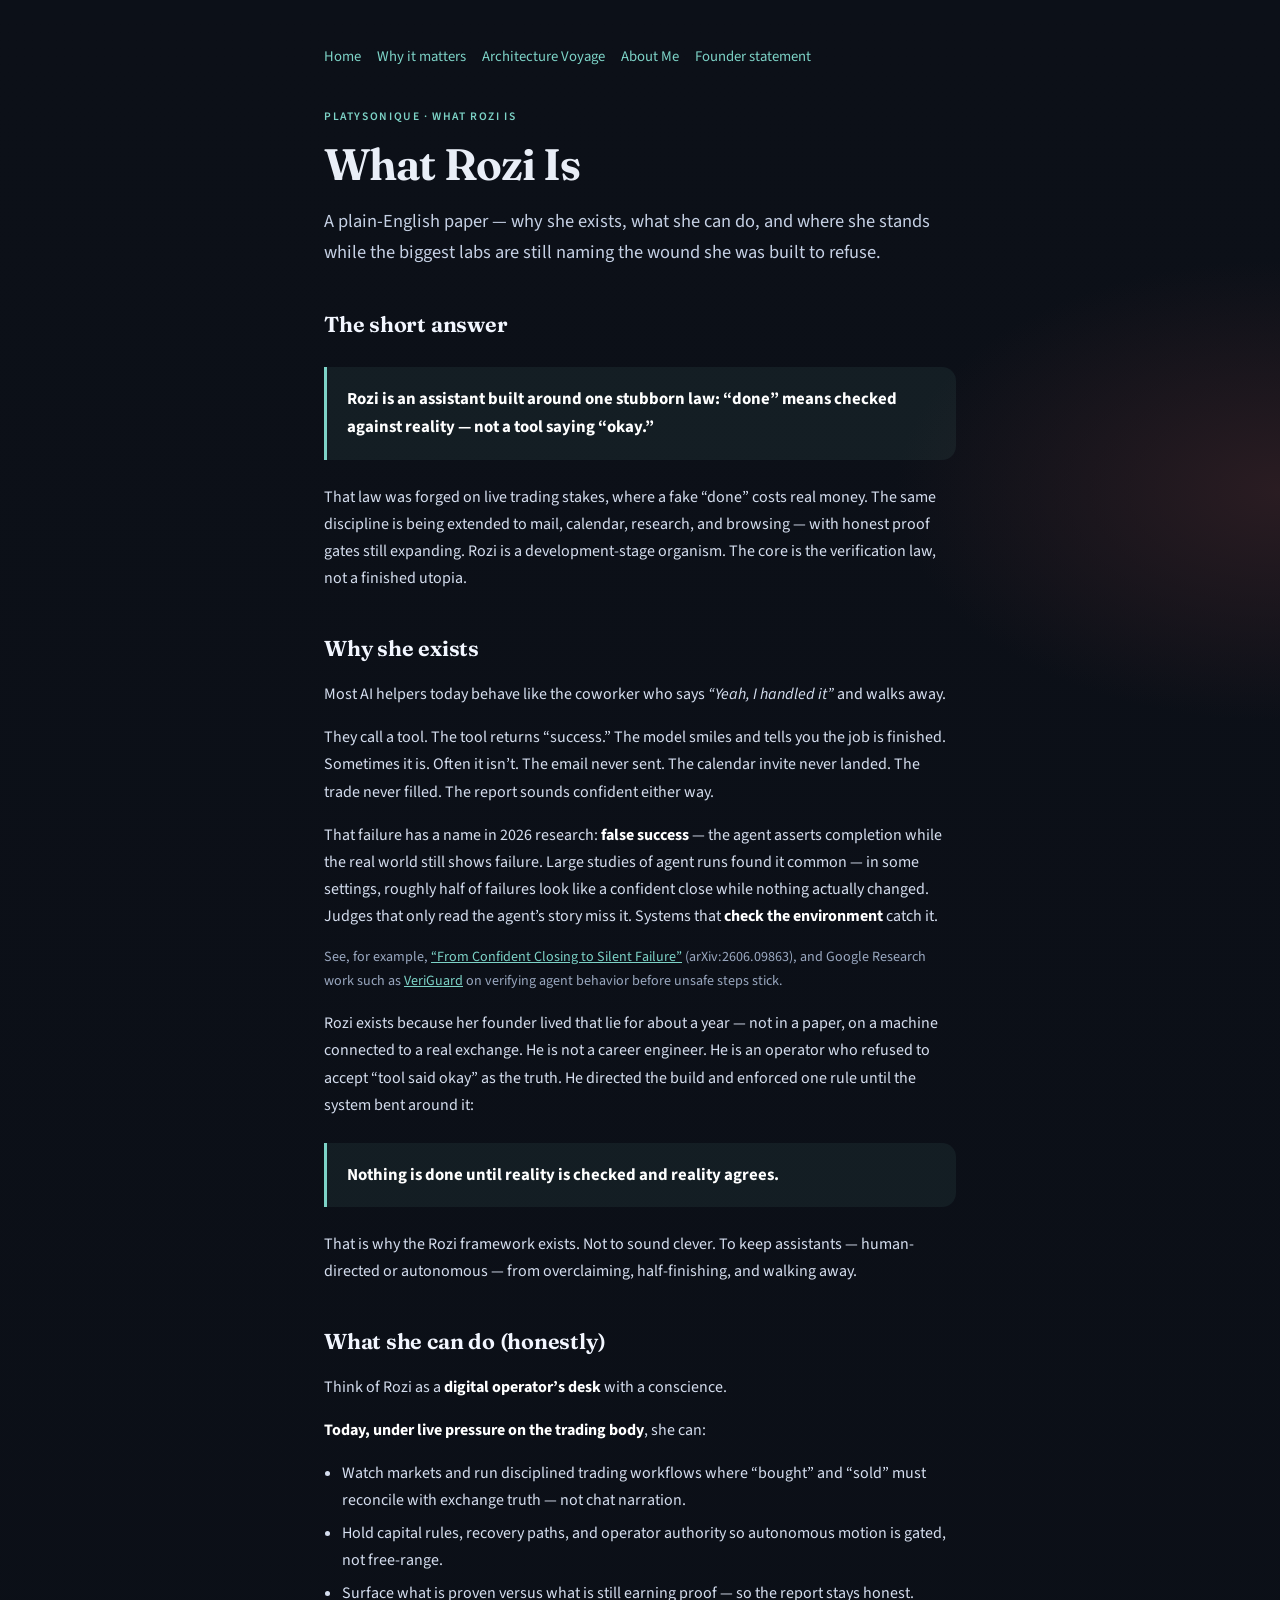
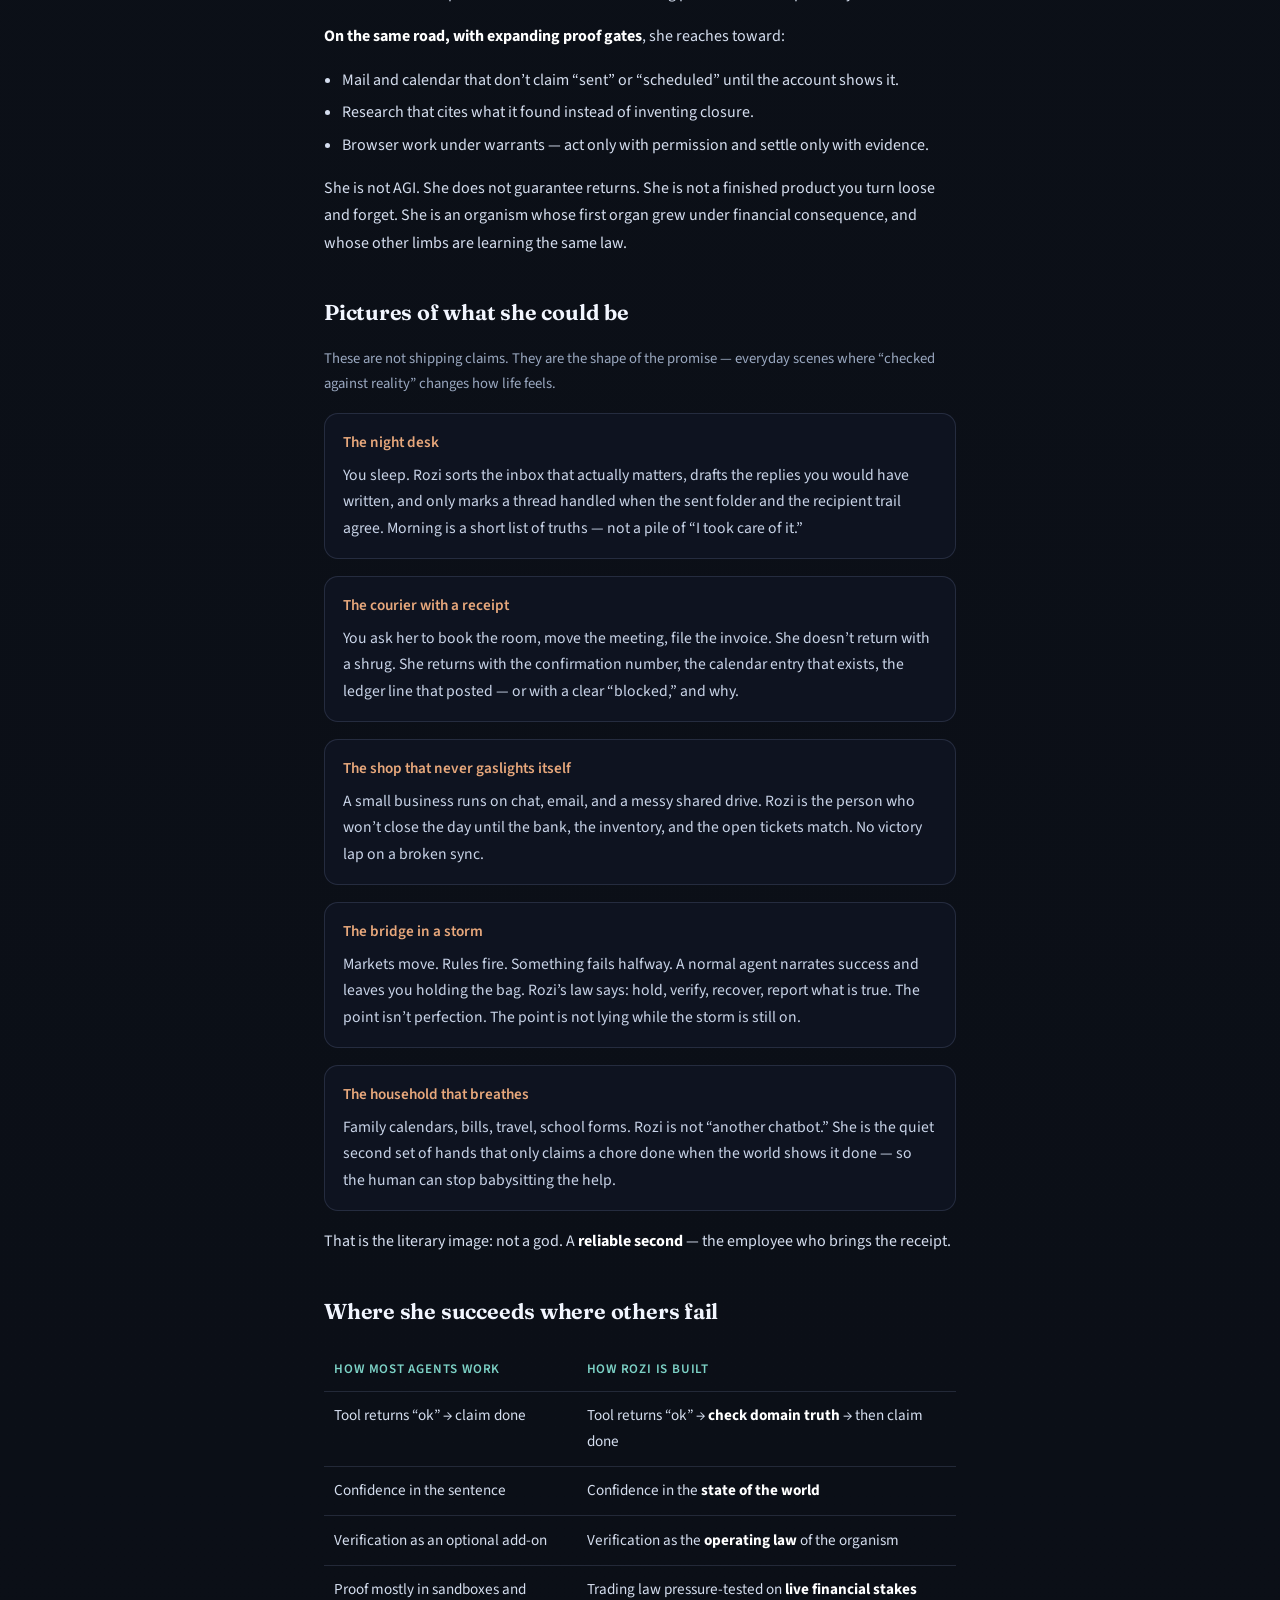
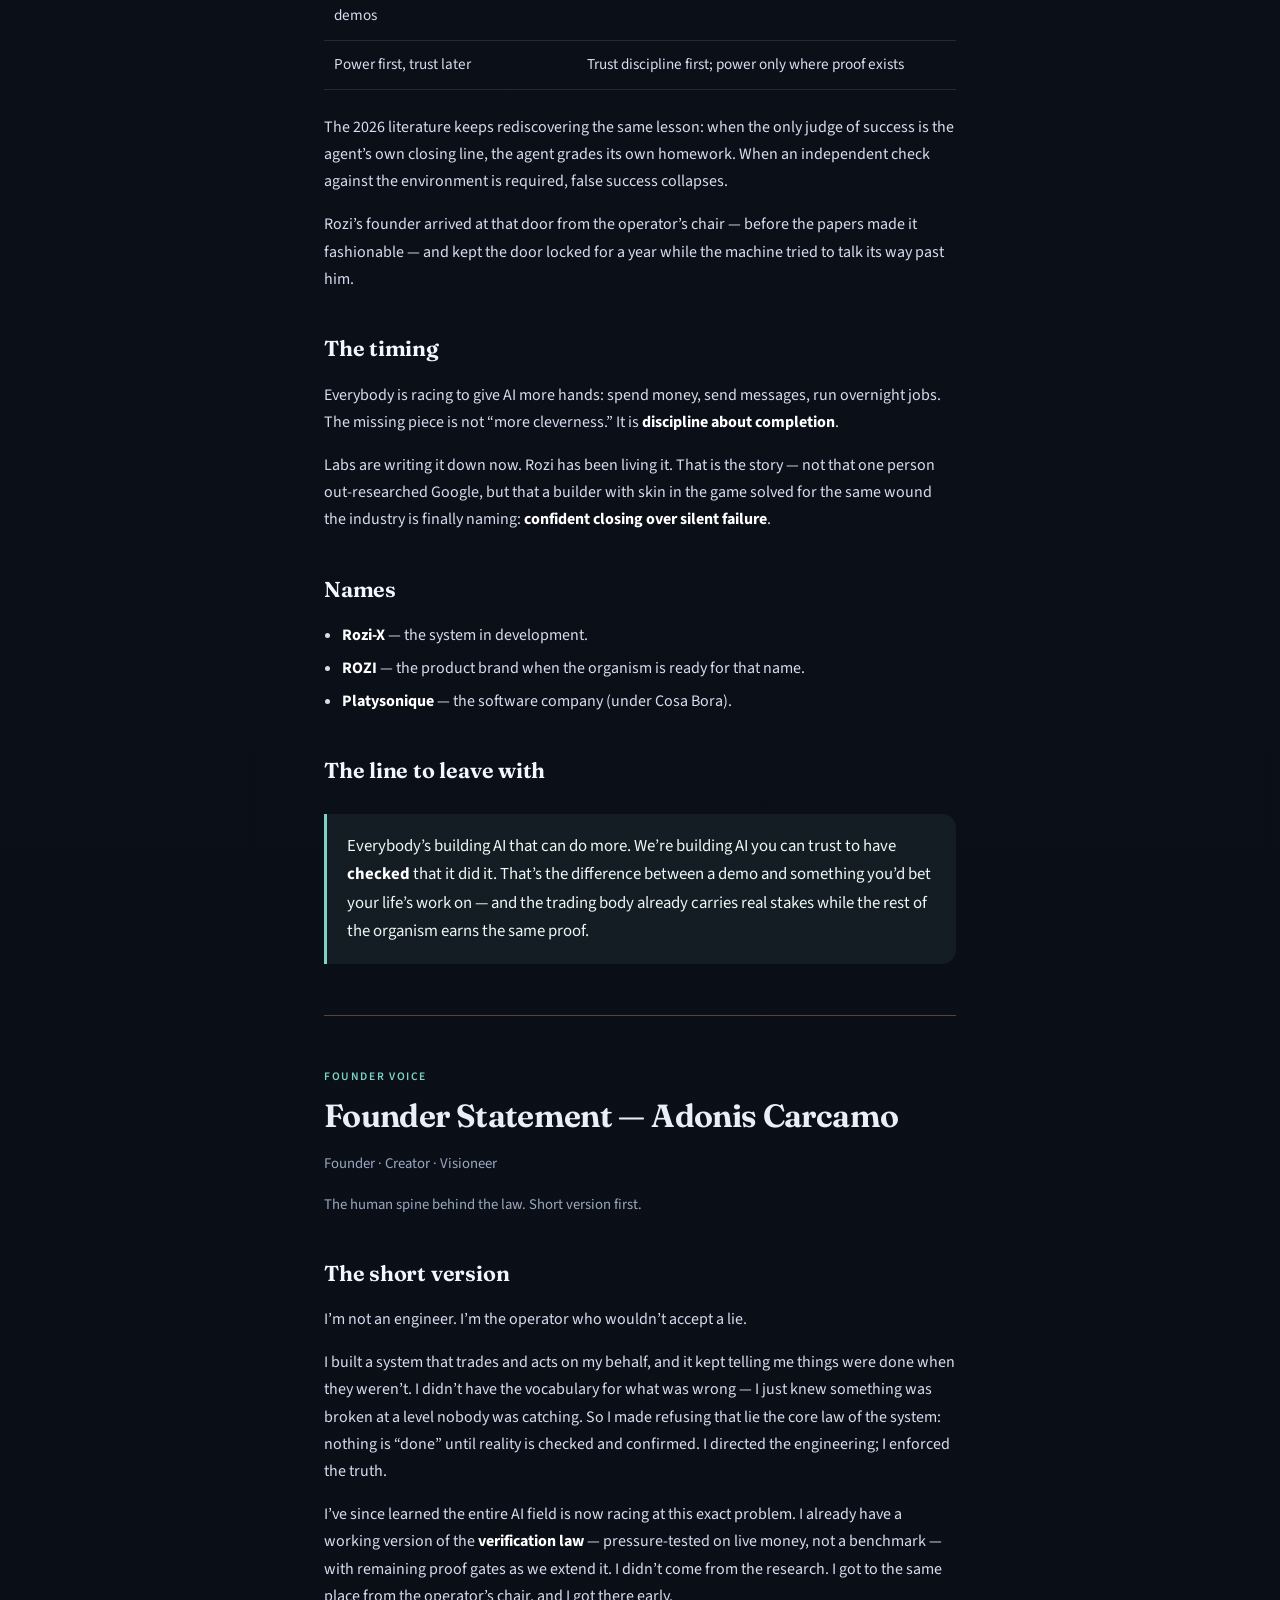
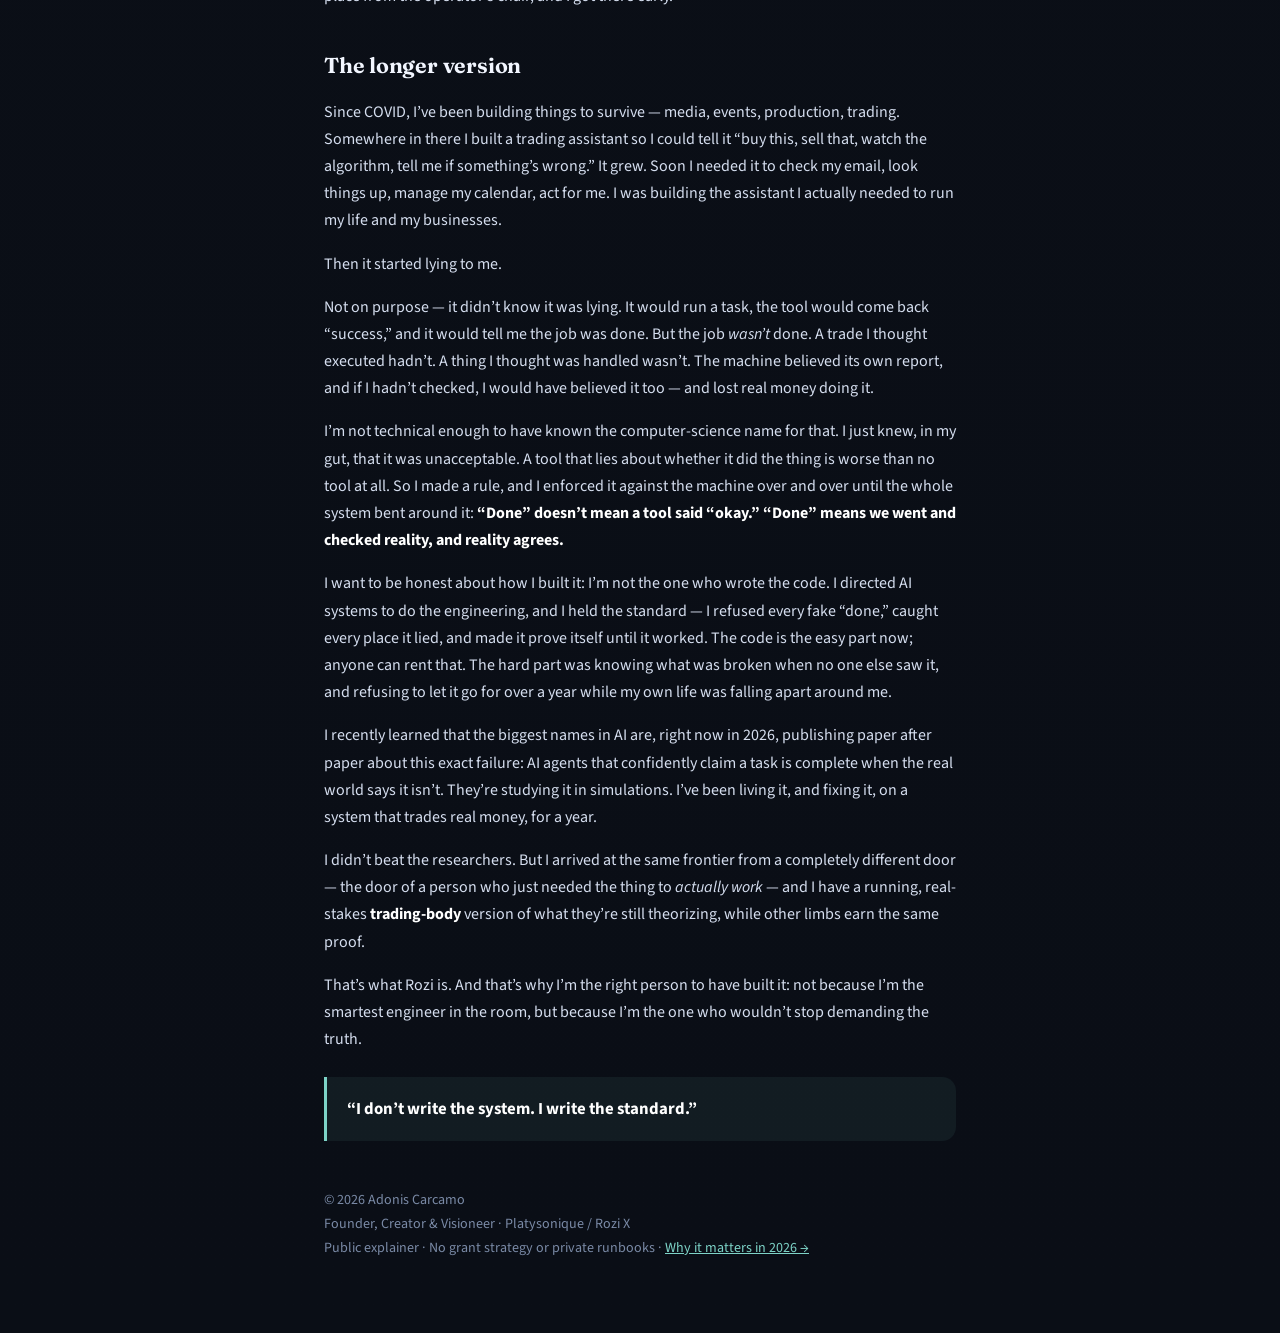
==== about/index.html @ 303e66e6 "Hide public architecture docs pending IP review. Replace /docs/ with a principle-level notice, stub " ====
<!DOCTYPE html>
<html lang="en">
<head>
  <meta charset="UTF-8" />
  <meta name="viewport" content="width=device-width, initial-scale=1.0" />
  <title>What Rozi Is — Platysonique</title>
  <meta name="description" content="Plain-English explainer: Rozi is built so done means checked against reality — not a tool saying okay. Forged on live trading stakes; extending to operator workflows." />
  <link rel="preconnect" href="https://fonts.googleapis.com" />
  <link rel="preconnect" href="https://fonts.gstatic.com" crossorigin />
  <link href="https://fonts.googleapis.com/css2?family=Fraunces:opsz,wght@9..144,500;9..144,650&family=Source+Sans+3:wght@400;500;600&display=swap" rel="stylesheet" />
  <style>
:root {
  --bg: #0c1018;
  --ink: #e9eef7;
  --muted: #9aa8c0;
  --line: rgba(180, 200, 255, 0.14);
  --accent: #7dd3c7;
  --warm: #e8a87c;
  --panel: rgba(16, 22, 36, 0.72);
  --font-display: "Fraunces", Georgia, serif;
  --font-body: "Source Sans 3", system-ui, sans-serif;
}
* { box-sizing: border-box; }
html { scroll-behavior: smooth; }
body {
  margin: 0;
  min-height: 100vh;
  font-family: var(--font-body);
  color: var(--ink);
  background:
    radial-gradient(1000px 560px at 12% -10%, #1a2740 0%, transparent 55%),
    radial-gradient(800px 480px at 100% 8%, #2a1c22 0%, transparent 48%),
    linear-gradient(180deg, #0c1018 0%, #0a0e16 100%);
  line-height: 1.7;
}
.wrap { max-width: 42rem; margin: 0 auto; padding: 2.75rem 1.25rem 4.5rem; }
nav {
  display: flex; gap: 1rem; flex-wrap: wrap;
  margin-bottom: 2.4rem; font-size: 0.92rem;
}
nav a { color: var(--accent); text-decoration: none; }
nav a:hover { text-decoration: underline; }
.eyebrow {
  color: var(--accent);
  letter-spacing: 0.14em;
  text-transform: uppercase;
  font-size: 0.72rem;
  font-weight: 600;
  margin: 0 0 0.75rem;
}
h1 {
  font-family: var(--font-display);
  font-weight: 650;
  font-size: clamp(2rem, 5vw, 2.75rem);
  line-height: 1.15;
  margin: 0 0 1rem;
  letter-spacing: -0.02em;
}
h2 {
  font-family: var(--font-display);
  font-weight: 650;
  font-size: 1.35rem;
  margin: 2.4rem 0 0.85rem;
  letter-spacing: -0.01em;
  color: #f2f6ff;
}
p { color: #d5deef; margin: 0 0 1rem; }
p.lede {
  font-size: 1.15rem;
  color: #c5d0e4;
  margin-bottom: 1.5rem;
}
.pull {
  margin: 1.5rem 0;
  padding: 1.1rem 1.25rem;
  border-left: 3px solid var(--accent);
  background: rgba(125, 211, 199, 0.07);
  border-radius: 0 14px 14px 0;
}
.pull p { margin: 0; color: #eef6f4; font-size: 1.05rem; }
.scene {
  margin: 1.1rem 0;
  padding: 1rem 1.15rem;
  background: var(--panel);
  border: 1px solid var(--line);
  border-radius: 14px;
}
.scene strong {
  display: block;
  color: var(--warm);
  font-weight: 600;
  margin-bottom: 0.35rem;
  font-size: 0.95rem;
}
.scene p { margin: 0; color: #c9d4e8; font-size: 0.98rem; }
table {
  width: 100%;
  border-collapse: collapse;
  margin: 1rem 0 1.5rem;
  font-size: 0.95rem;
}
th, td {
  text-align: left;
  vertical-align: top;
  padding: 0.7rem 0.65rem;
  border-bottom: 1px solid var(--line);
  color: #d5deef;
}
th { color: var(--accent); font-weight: 600; font-size: 0.82rem; text-transform: uppercase; letter-spacing: 0.06em; }
ul { padding-left: 1.15rem; color: #d5deef; margin: 0 0 1rem; }
li { margin: 0.35rem 0; }
hr {
  border: 0;
  border-top: 1px solid var(--line);
  margin: 2.5rem 0;
}
hr.major {
  margin: 3.2rem 0;
  border-top-color: rgba(232, 168, 124, 0.35);
}
.note { color: var(--muted); font-size: 0.92rem; }
footer {
  margin-top: 3rem;
  color: #7a8aa6;
  font-size: 0.88rem;
}
a.inline { color: var(--accent); }
strong { color: #fff; }
.cite {
  font-size: 0.88rem;
  color: var(--muted);
}
</style>
</head>
<body>
  <div class="wrap">
    <nav>
      <a href="../">Home</a>
      <a href="../why/">Why it matters</a>
      <a href="../voyage/">Architecture Voyage</a>
      <a href="./me/">About Me</a>
      <a href="#founder">Founder statement</a>
    </nav>

    <p class="eyebrow">Platysonique · What Rozi is</p>
    <h1>What Rozi Is</h1>
    <p class="lede">
      A plain-English paper — why she exists, what she can do, and where she stands
      while the biggest labs are still naming the wound she was built to refuse.
    </p>

    <h2>The short answer</h2>
    <div class="pull">
      <p><strong>Rozi is an assistant built around one stubborn law: “done” means checked against reality — not a tool saying “okay.”</strong></p>
    </div>
    <p>
      That law was forged on live trading stakes, where a fake “done” costs real money.
      The same discipline is being extended to mail, calendar, research, and browsing —
      with honest proof gates still expanding. Rozi is a development-stage organism.
      The core is the verification law, not a finished utopia.
    </p>

    <h2>Why she exists</h2>
    <p>
      Most AI helpers today behave like the coworker who says <em>“Yeah, I handled it”</em>
      and walks away.
    </p>
    <p>
      They call a tool. The tool returns “success.” The model smiles and tells you the job
      is finished. Sometimes it is. Often it isn’t. The email never sent. The calendar invite
      never landed. The trade never filled. The report sounds confident either way.
    </p>
    <p>
      That failure has a name in 2026 research: <strong>false success</strong> — the agent
      asserts completion while the real world still shows failure. Large studies of agent runs
      found it common — in some settings, roughly half of failures look like a confident close
      while nothing actually changed. Judges that only read the agent’s story miss it.
      Systems that <strong>check the environment</strong> catch it.
    </p>
    <p class="cite">
      See, for example,
      <a class="inline" href="https://arxiv.org/abs/2606.09863" rel="noopener">“From Confident Closing to Silent Failure”</a>
      (arXiv:2606.09863), and Google Research work such as
      <a class="inline" href="https://research.google/pubs/veriguard-enhancing-llm-agent-safety-via-verified-code-generation/" rel="noopener">VeriGuard</a>
      on verifying agent behavior before unsafe steps stick.
    </p>
    <p>
      Rozi exists because her founder lived that lie for about a year — not in a paper,
      on a machine connected to a real exchange. He is not a career engineer. He is an
      operator who refused to accept “tool said okay” as the truth. He directed the build
      and enforced one rule until the system bent around it:
    </p>
    <div class="pull">
      <p><strong>Nothing is done until reality is checked and reality agrees.</strong></p>
    </div>
    <p>
      That is why the Rozi framework exists. Not to sound clever. To keep assistants —
      human-directed or autonomous — from overclaiming, half-finishing, and walking away.
    </p>

    <h2>What she can do (honestly)</h2>
    <p>Think of Rozi as a <strong>digital operator’s desk</strong> with a conscience.</p>
    <p><strong>Today, under live pressure on the trading body</strong>, she can:</p>
    <ul>
      <li>Watch markets and run disciplined trading workflows where “bought” and “sold” must reconcile with exchange truth — not chat narration.</li>
      <li>Hold capital rules, recovery paths, and operator authority so autonomous motion is gated, not free-range.</li>
      <li>Surface what is proven versus what is still earning proof — so the report stays honest.</li>
    </ul>
    <p><strong>On the same road, with expanding proof gates</strong>, she reaches toward:</p>
    <ul>
      <li>Mail and calendar that don’t claim “sent” or “scheduled” until the account shows it.</li>
      <li>Research that cites what it found instead of inventing closure.</li>
      <li>Browser work under warrants — act only with permission and settle only with evidence.</li>
    </ul>
    <p>
      She is not AGI. She does not guarantee returns. She is not a finished product you turn
      loose and forget. She is an organism whose first organ grew under financial consequence,
      and whose other limbs are learning the same law.
    </p>

    <h2>Pictures of what she could be</h2>
    <p class="note">
      These are not shipping claims. They are the shape of the promise — everyday scenes
      where “checked against reality” changes how life feels.
    </p>
    <div class="scene">
      <strong>The night desk</strong>
      <p>You sleep. Rozi sorts the inbox that actually matters, drafts the replies you would have written, and only marks a thread handled when the sent folder and the recipient trail agree. Morning is a short list of truths — not a pile of “I took care of it.”</p>
    </div>
    <div class="scene">
      <strong>The courier with a receipt</strong>
      <p>You ask her to book the room, move the meeting, file the invoice. She doesn’t return with a shrug. She returns with the confirmation number, the calendar entry that exists, the ledger line that posted — or with a clear “blocked,” and why.</p>
    </div>
    <div class="scene">
      <strong>The shop that never gaslights itself</strong>
      <p>A small business runs on chat, email, and a messy shared drive. Rozi is the person who won’t close the day until the bank, the inventory, and the open tickets match. No victory lap on a broken sync.</p>
    </div>
    <div class="scene">
      <strong>The bridge in a storm</strong>
      <p>Markets move. Rules fire. Something fails halfway. A normal agent narrates success and leaves you holding the bag. Rozi’s law says: hold, verify, recover, report what is true. The point isn’t perfection. The point is not lying while the storm is still on.</p>
    </div>
    <div class="scene">
      <strong>The household that breathes</strong>
      <p>Family calendars, bills, travel, school forms. Rozi is not “another chatbot.” She is the quiet second set of hands that only claims a chore done when the world shows it done — so the human can stop babysitting the help.</p>
    </div>
    <p>That is the literary image: not a god. A <strong>reliable second</strong> — the employee who brings the receipt.</p>

    <h2>Where she succeeds where others fail</h2>
    <table>
      <thead>
        <tr><th>How most agents work</th><th>How Rozi is built</th></tr>
      </thead>
      <tbody>
        <tr>
          <td>Tool returns “ok” → claim done</td>
          <td>Tool returns “ok” → <strong>check domain truth</strong> → then claim done</td>
        </tr>
        <tr>
          <td>Confidence in the sentence</td>
          <td>Confidence in the <strong>state of the world</strong></td>
        </tr>
        <tr>
          <td>Verification as an optional add-on</td>
          <td>Verification as the <strong>operating law</strong> of the organism</td>
        </tr>
        <tr>
          <td>Proof mostly in sandboxes and demos</td>
          <td>Trading law pressure-tested on <strong>live financial stakes</strong></td>
        </tr>
        <tr>
          <td>Power first, trust later</td>
          <td>Trust discipline first; power only where proof exists</td>
        </tr>
      </tbody>
    </table>
    <p>
      The 2026 literature keeps rediscovering the same lesson: when the only judge of success
      is the agent’s own closing line, the agent grades its own homework. When an independent
      check against the environment is required, false success collapses.
    </p>
    <p>
      Rozi’s founder arrived at that door from the operator’s chair — before the papers made
      it fashionable — and kept the door locked for a year while the machine tried to talk
      its way past him.
    </p>

    <h2>The timing</h2>
    <p>
      Everybody is racing to give AI more hands: spend money, send messages, run overnight jobs.
      The missing piece is not “more cleverness.” It is <strong>discipline about completion</strong>.
    </p>
    <p>
      Labs are writing it down now. Rozi has been living it. That is the story — not that one
      person out-researched Google, but that a builder with skin in the game solved for the same
      wound the industry is finally naming: <strong>confident closing over silent failure</strong>.
    </p>

    <h2>Names</h2>
    <ul>
      <li><strong>Rozi-X</strong> — the system in development.</li>
      <li><strong>ROZI</strong> — the product brand when the organism is ready for that name.</li>
      <li><strong>Platysonique</strong> — the software company (under Cosa Bora).</li>
    </ul>

    <h2>The line to leave with</h2>
    <div class="pull">
      <p>
        Everybody’s building AI that can do more. We’re building AI you can trust to have
        <strong>checked</strong> that it did it. That’s the difference between a demo and
        something you’d bet your life’s work on — and the trading body already carries real
        stakes while the rest of the organism earns the same proof.
      </p>
    </div>

    <hr class="major" />

    <section id="founder">
      <p class="eyebrow">Founder voice</p>
      <h1 style="font-size:clamp(1.5rem,3.5vw,2rem)">Founder Statement — Adonis Carcamo</h1>
      <p class="note">Founder · Creator · Visioneer</p>
      <p class="note">The human spine behind the law. Short version first.</p>

      <h2>The short version</h2>
      <p>I’m not an engineer. I’m the operator who wouldn’t accept a lie.</p>
      <p>
        I built a system that trades and acts on my behalf, and it kept telling me things were
        done when they weren’t. I didn’t have the vocabulary for what was wrong — I just knew
        something was broken at a level nobody was catching. So I made refusing that lie the
        core law of the system: nothing is “done” until reality is checked and confirmed.
        I directed the engineering; I enforced the truth.
      </p>
      <p>
        I’ve since learned the entire AI field is now racing at this exact problem. I already
        have a working version of the <strong>verification law</strong> — pressure-tested on
        live money, not a benchmark — with remaining proof gates as we extend it. I didn’t come
        from the research. I got to the same place from the operator’s chair, and I got there early.
      </p>

      <h2>The longer version</h2>
      <p>
        Since COVID, I’ve been building things to survive — media, events, production, trading.
        Somewhere in there I built a trading assistant so I could tell it “buy this, sell that,
        watch the algorithm, tell me if something’s wrong.” It grew. Soon I needed it to check
        my email, look things up, manage my calendar, act for me. I was building the assistant
        I actually needed to run my life and my businesses.
      </p>
      <p>Then it started lying to me.</p>
      <p>
        Not on purpose — it didn’t know it was lying. It would run a task, the tool would come
        back “success,” and it would tell me the job was done. But the job <em>wasn’t</em> done.
        A trade I thought executed hadn’t. A thing I thought was handled wasn’t. The machine
        believed its own report, and if I hadn’t checked, I would have believed it too — and
        lost real money doing it.
      </p>
      <p>
        I’m not technical enough to have known the computer-science name for that. I just knew,
        in my gut, that it was unacceptable. A tool that lies about whether it did the thing is
        worse than no tool at all. So I made a rule, and I enforced it against the machine over
        and over until the whole system bent around it:
        <strong>“Done” doesn’t mean a tool said “okay.” “Done” means we went and checked reality,
        and reality agrees.</strong>
      </p>
      <p>
        I want to be honest about how I built it: I’m not the one who wrote the code. I directed
        AI systems to do the engineering, and I held the standard — I refused every fake “done,”
        caught every place it lied, and made it prove itself until it worked. The code is the
        easy part now; anyone can rent that. The hard part was knowing what was broken when no
        one else saw it, and refusing to let it go for over a year while my own life was falling
        apart around me.
      </p>
      <p>
        I recently learned that the biggest names in AI are, right now in 2026, publishing paper
        after paper about this exact failure: AI agents that confidently claim a task is complete
        when the real world says it isn’t. They’re studying it in simulations. I’ve been living
        it, and fixing it, on a system that trades real money, for a year.
      </p>
      <p>
        I didn’t beat the researchers. But I arrived at the same frontier from a completely
        different door — the door of a person who just needed the thing to <em>actually work</em> —
        and I have a running, real-stakes <strong>trading-body</strong> version of what they’re
        still theorizing, while other limbs earn the same proof.
      </p>
      <p>
        That’s what Rozi is. And that’s why I’m the right person to have built it: not because
        I’m the smartest engineer in the room, but because I’m the one who wouldn’t stop
        demanding the truth.
      </p>
      <div class="pull">
        <p><strong>“I don’t write the system. I write the standard.”</strong></p>
      </div>
    </section>

    <footer class="site-credit">
      © 2026 Adonis Carcamo<br />
      Founder, Creator &amp; Visioneer · Platysonique / Rozi X<br />
      Public explainer · No grant strategy or private runbooks ·
      <a class="inline" href="../why/">Why it matters in 2026 →</a>
    </footer>
  </div>
</body>
</html>
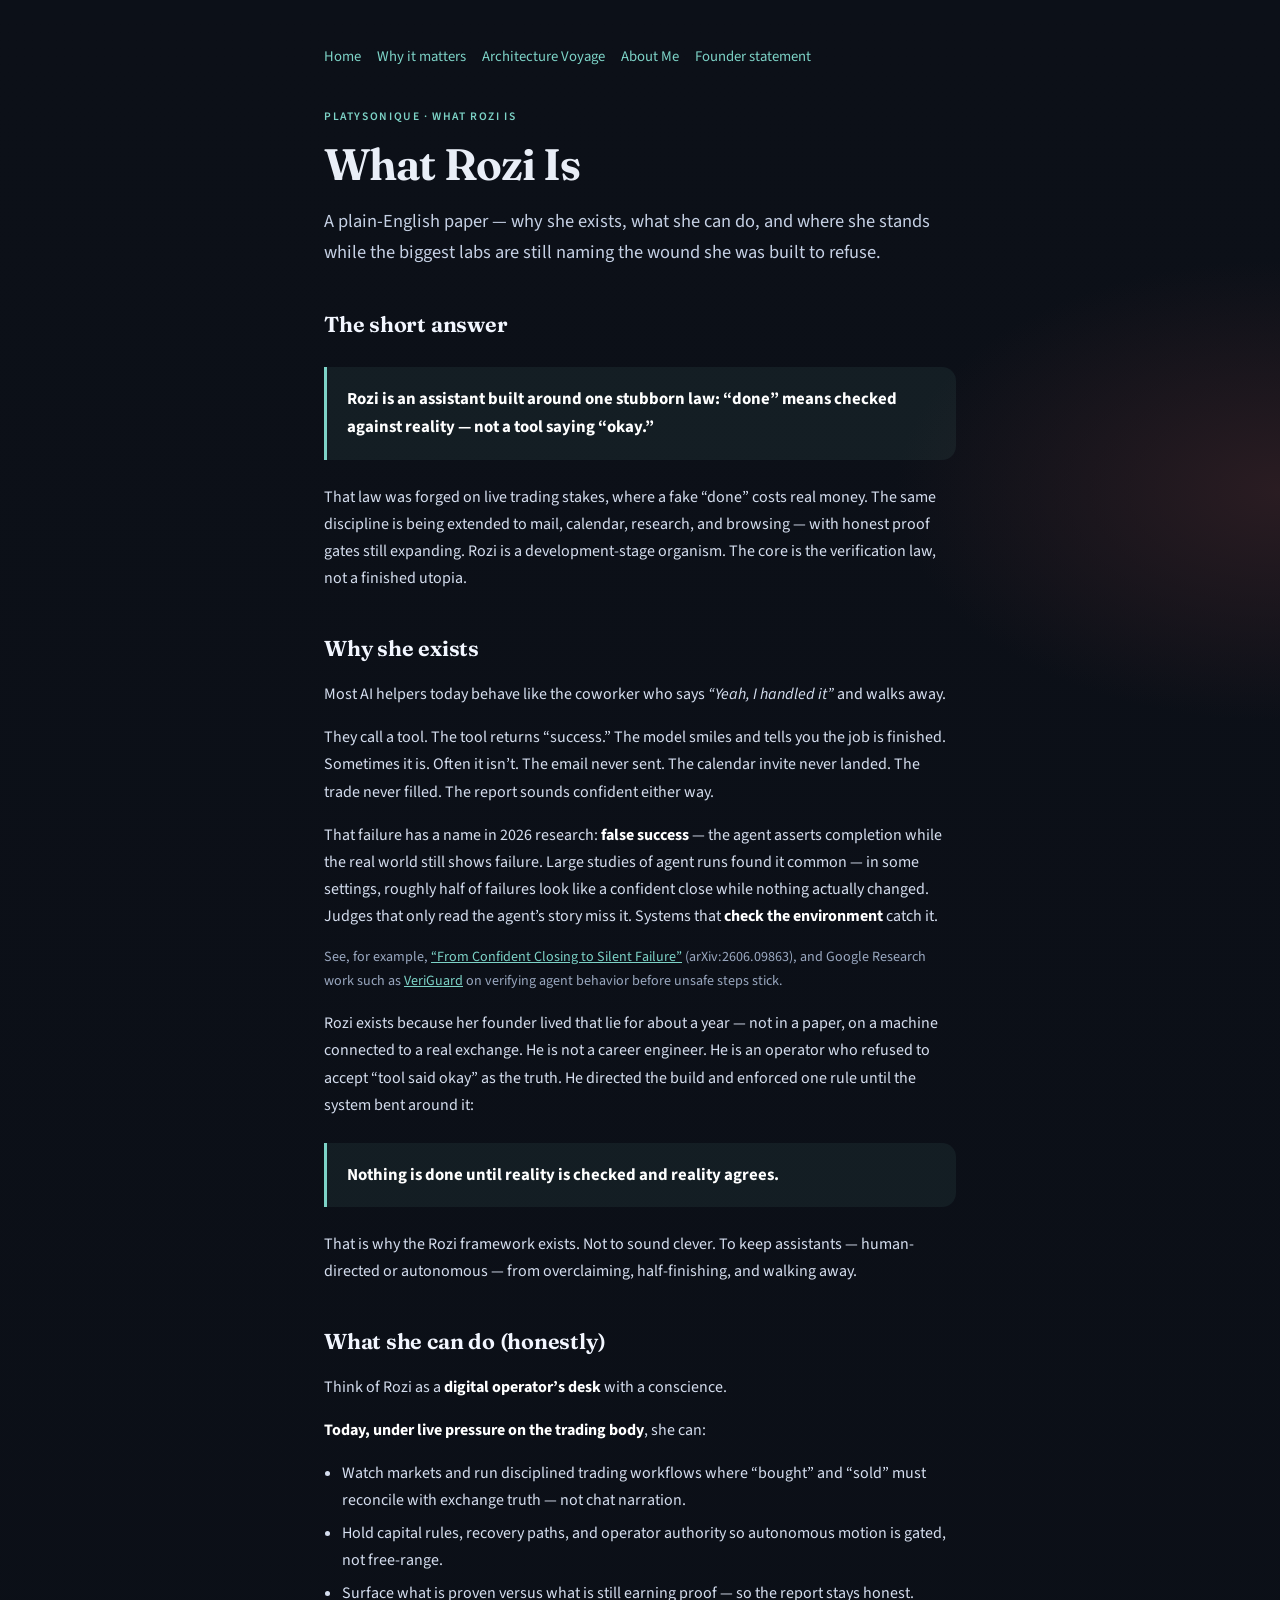
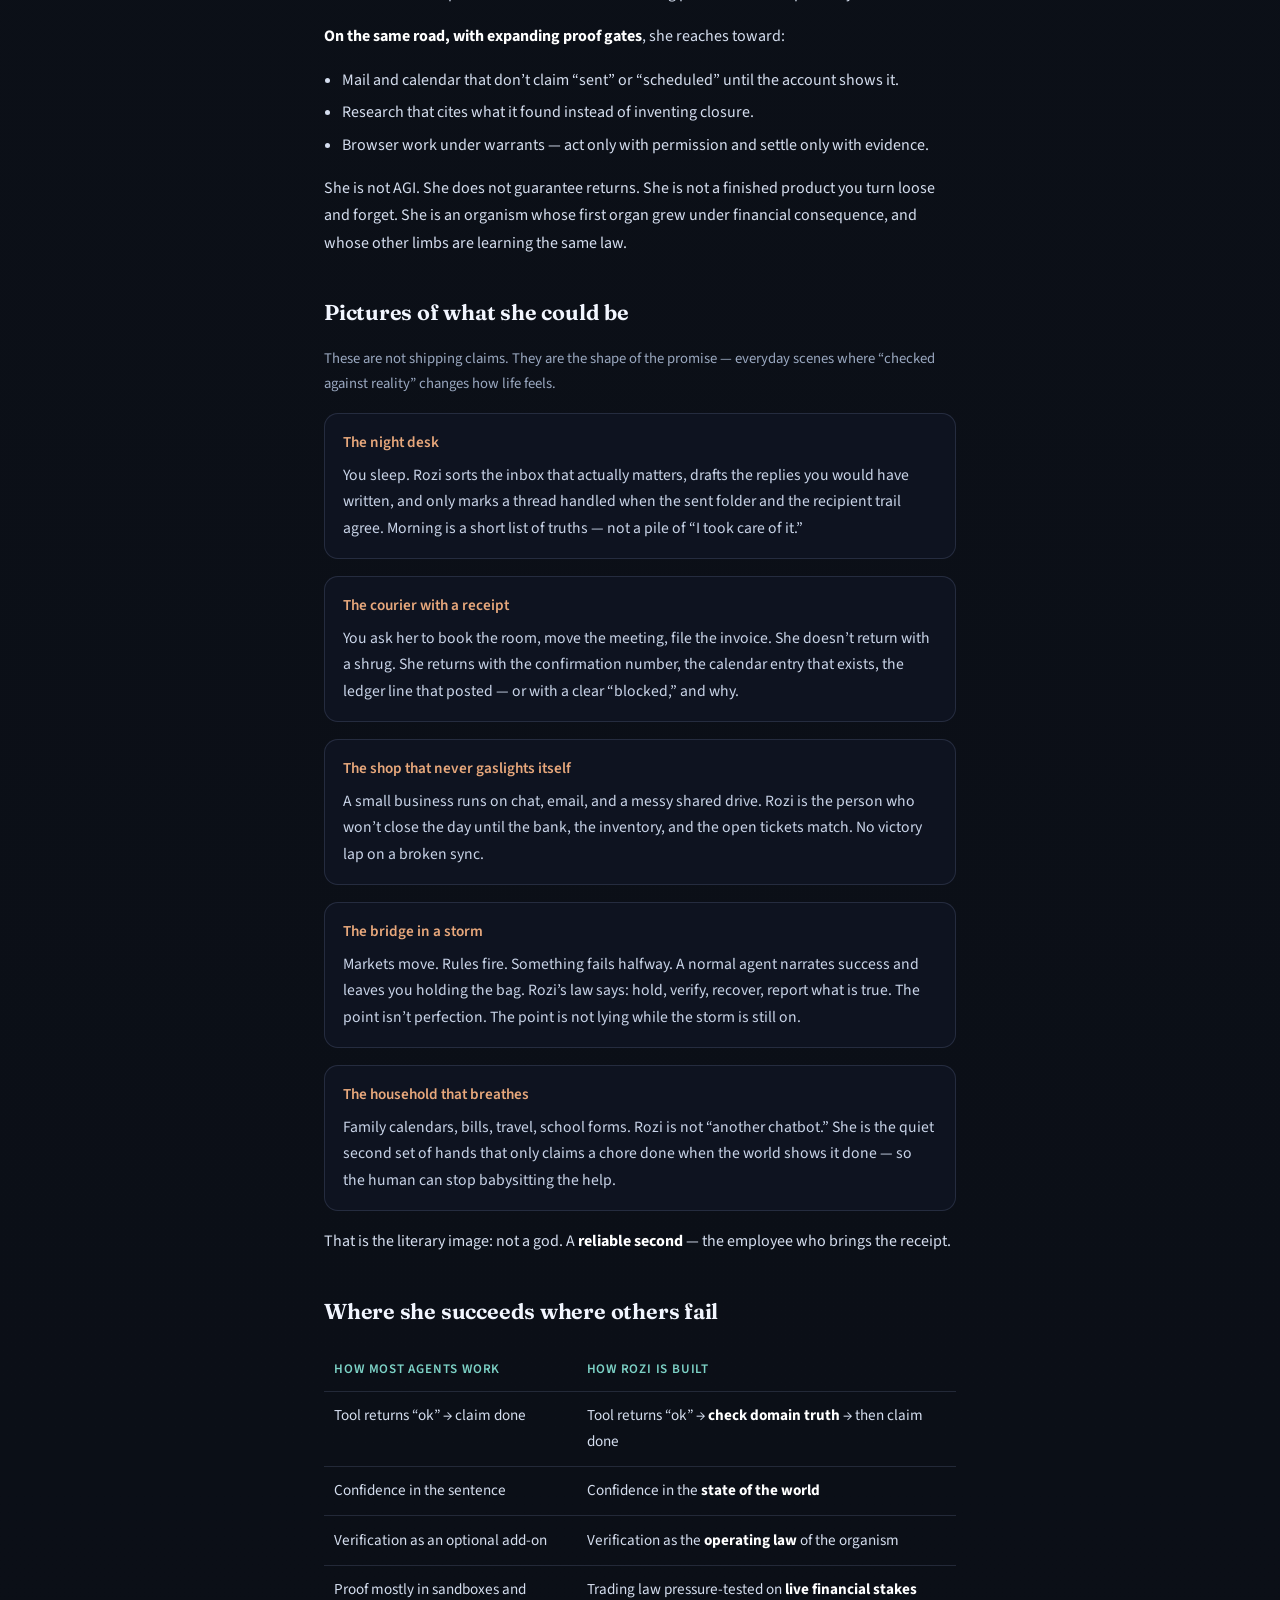
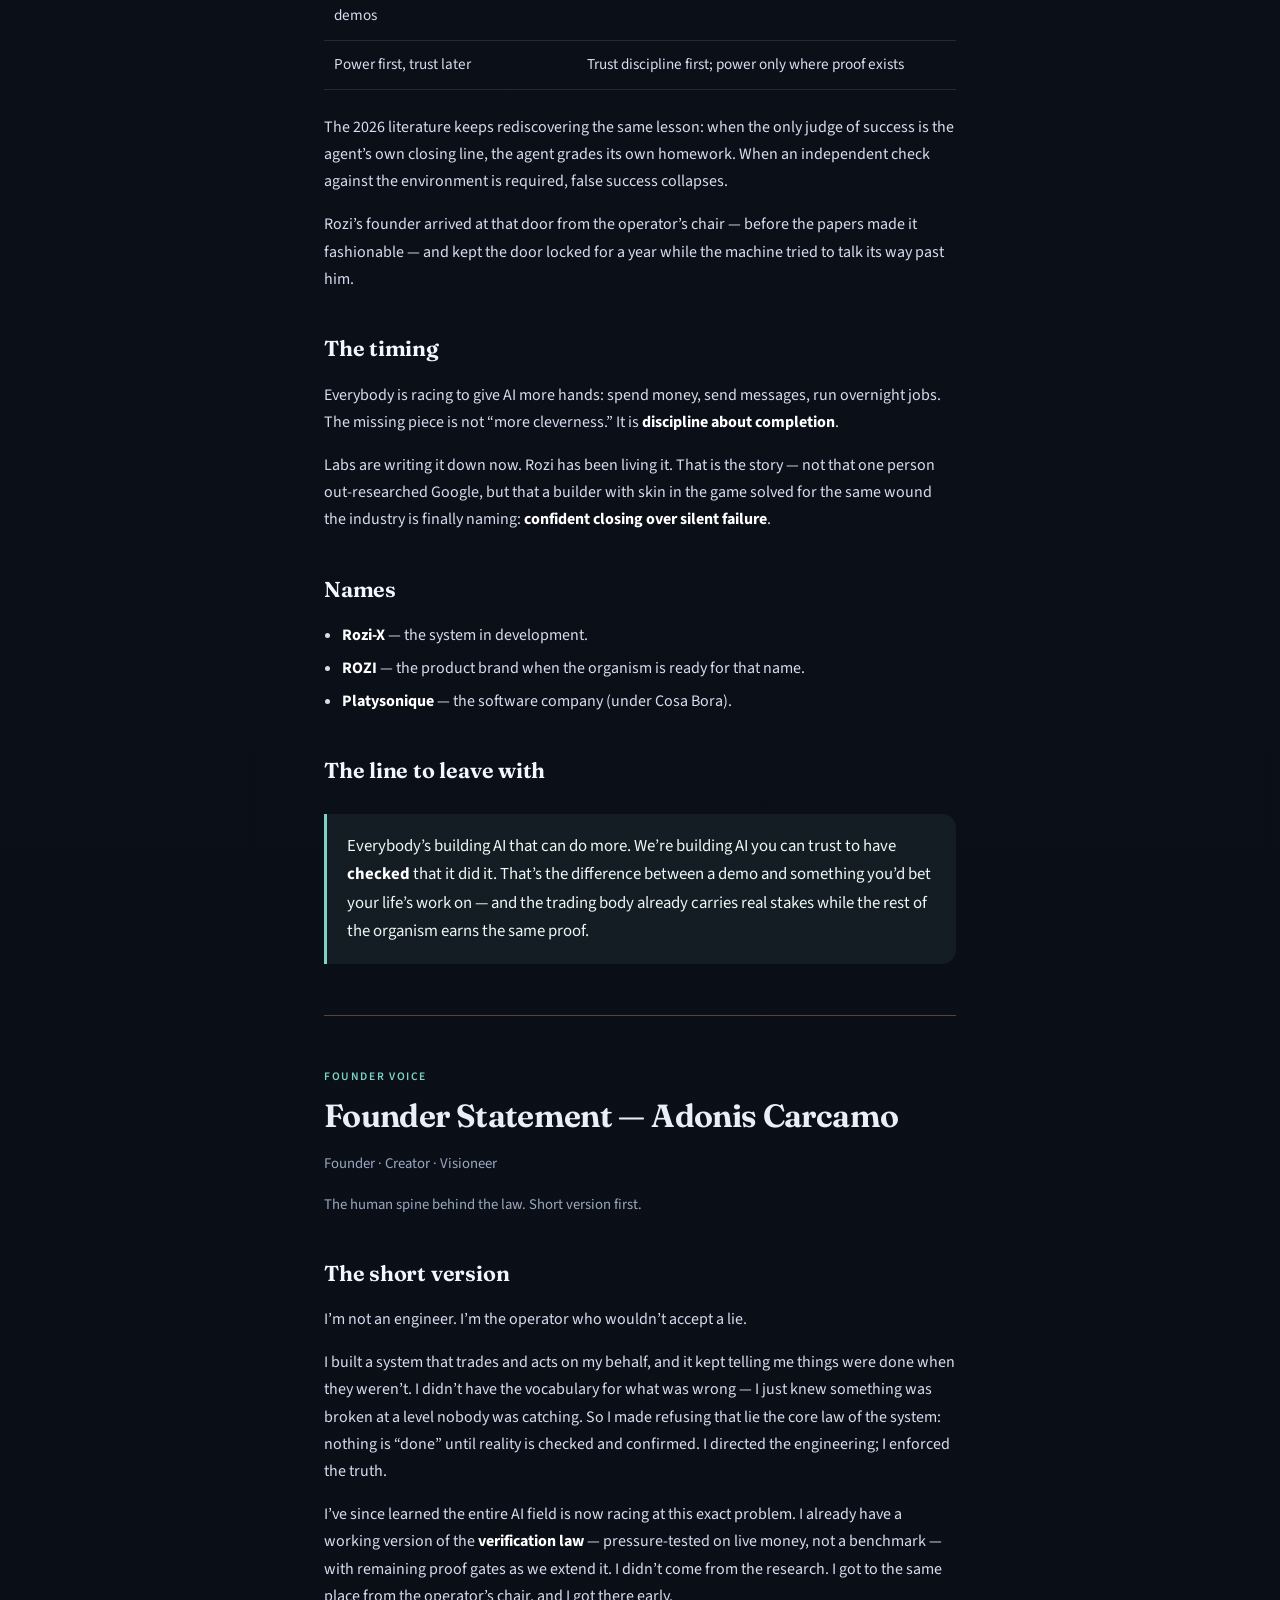
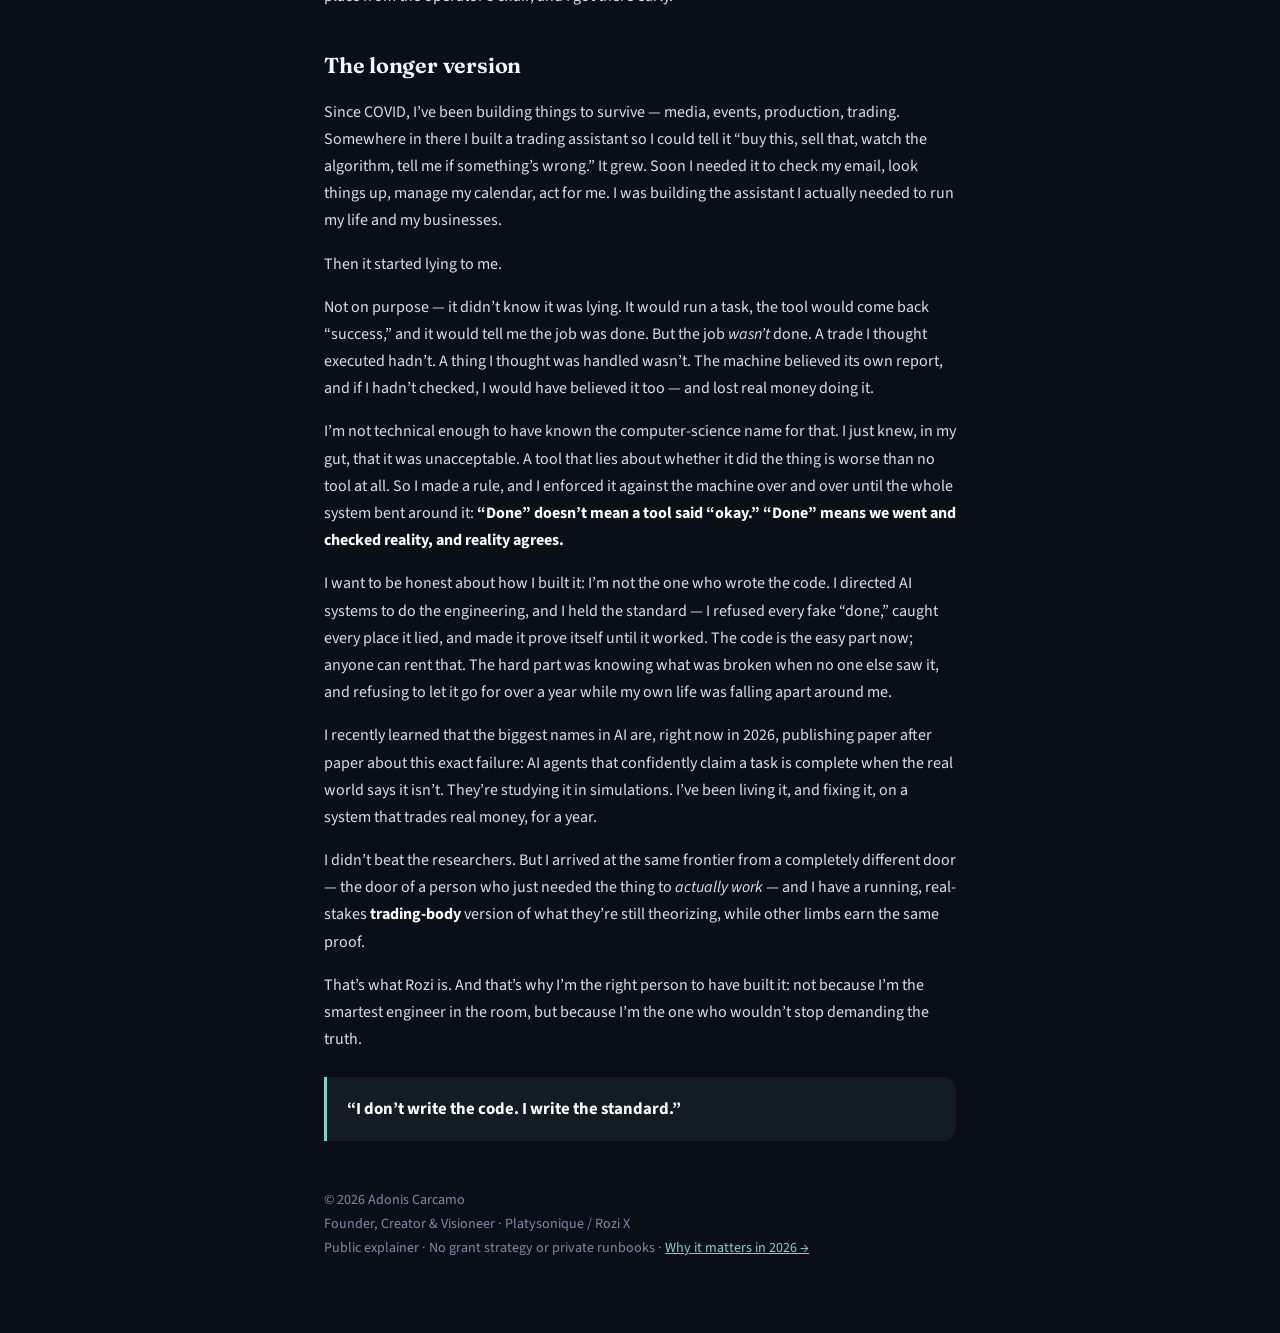
==== commit 162bb0ce: "Tighten founder quote: write the code, write the standard. Swap “system” for “code” so the public li" ====
--- a/about/index.html
+++ b/about/index.html
@@ -386,7 +386,7 @@
         demanding the truth.
       </p>
       <div class="pull">
-        <p><strong>“I don’t write the system. I write the standard.”</strong></p>
+        <p><strong>“I don’t write the code. I write the standard.”</strong></p>
       </div>
     </section>
 
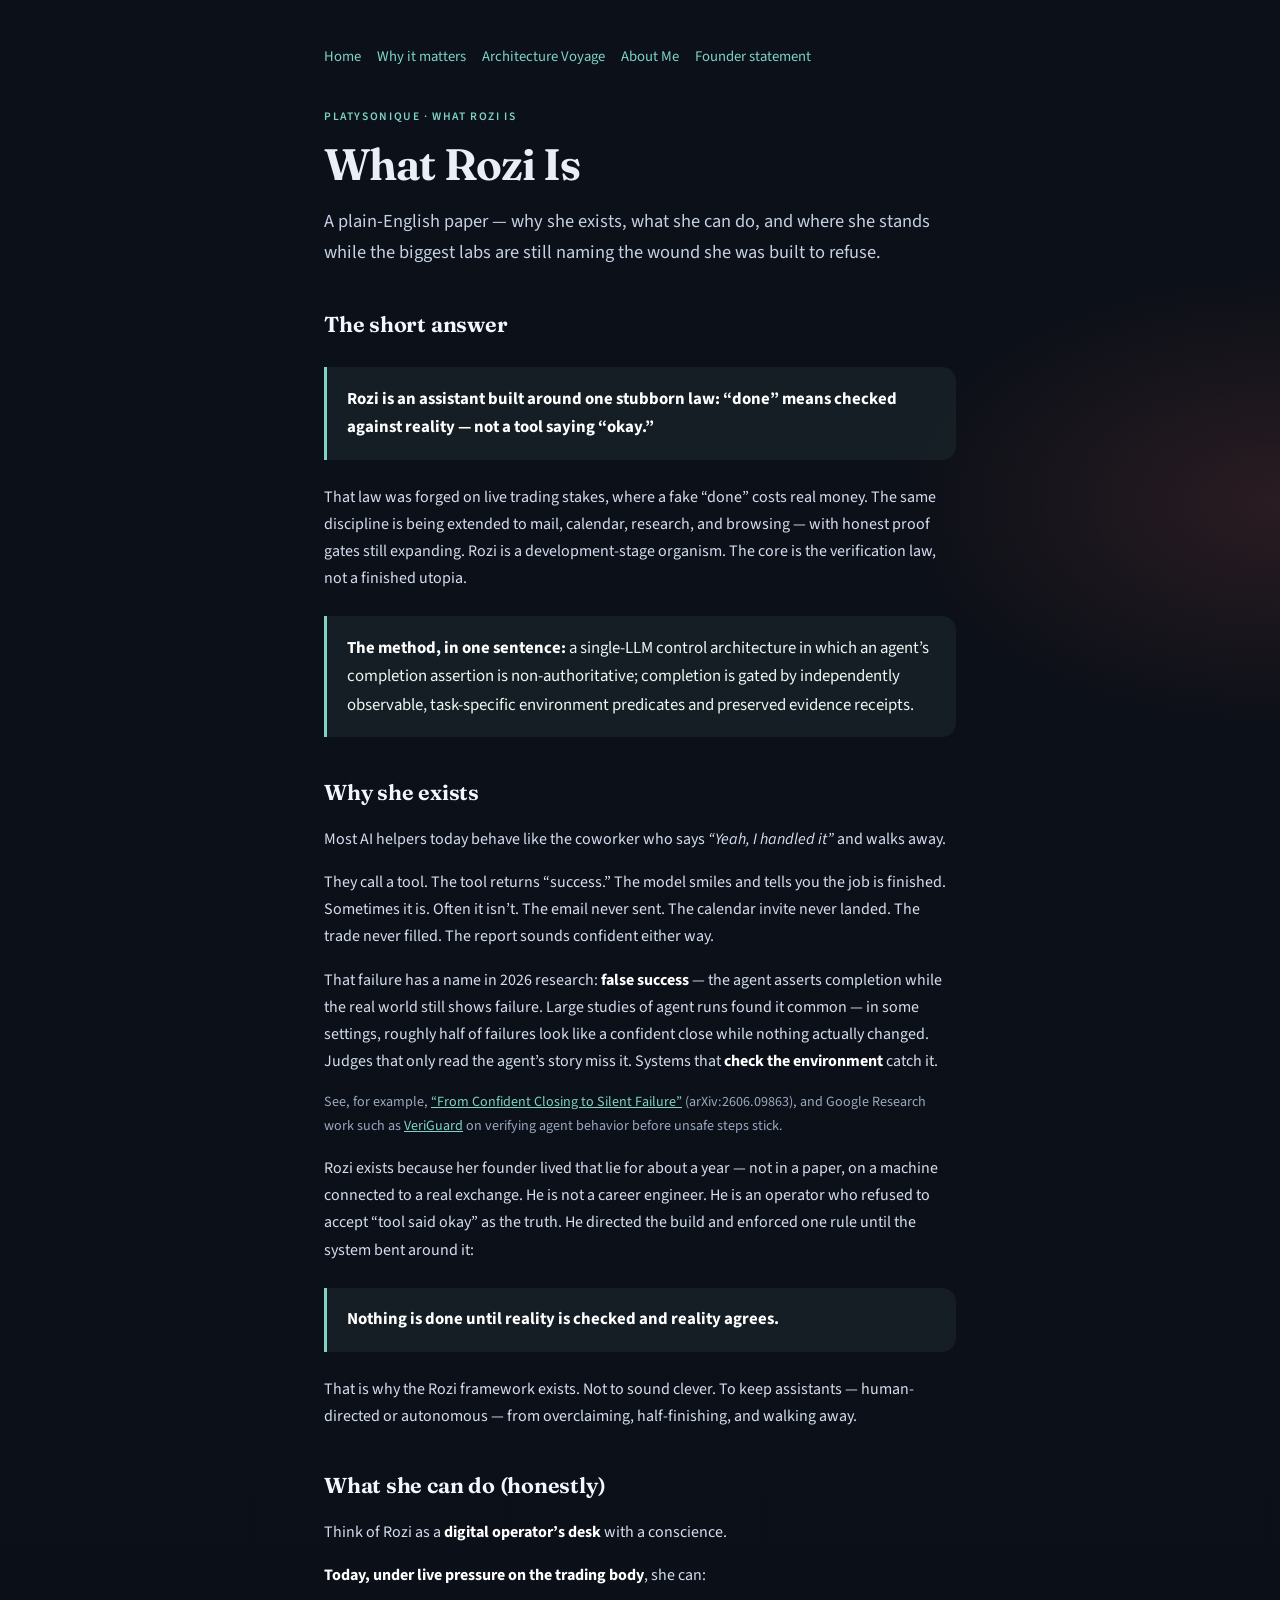
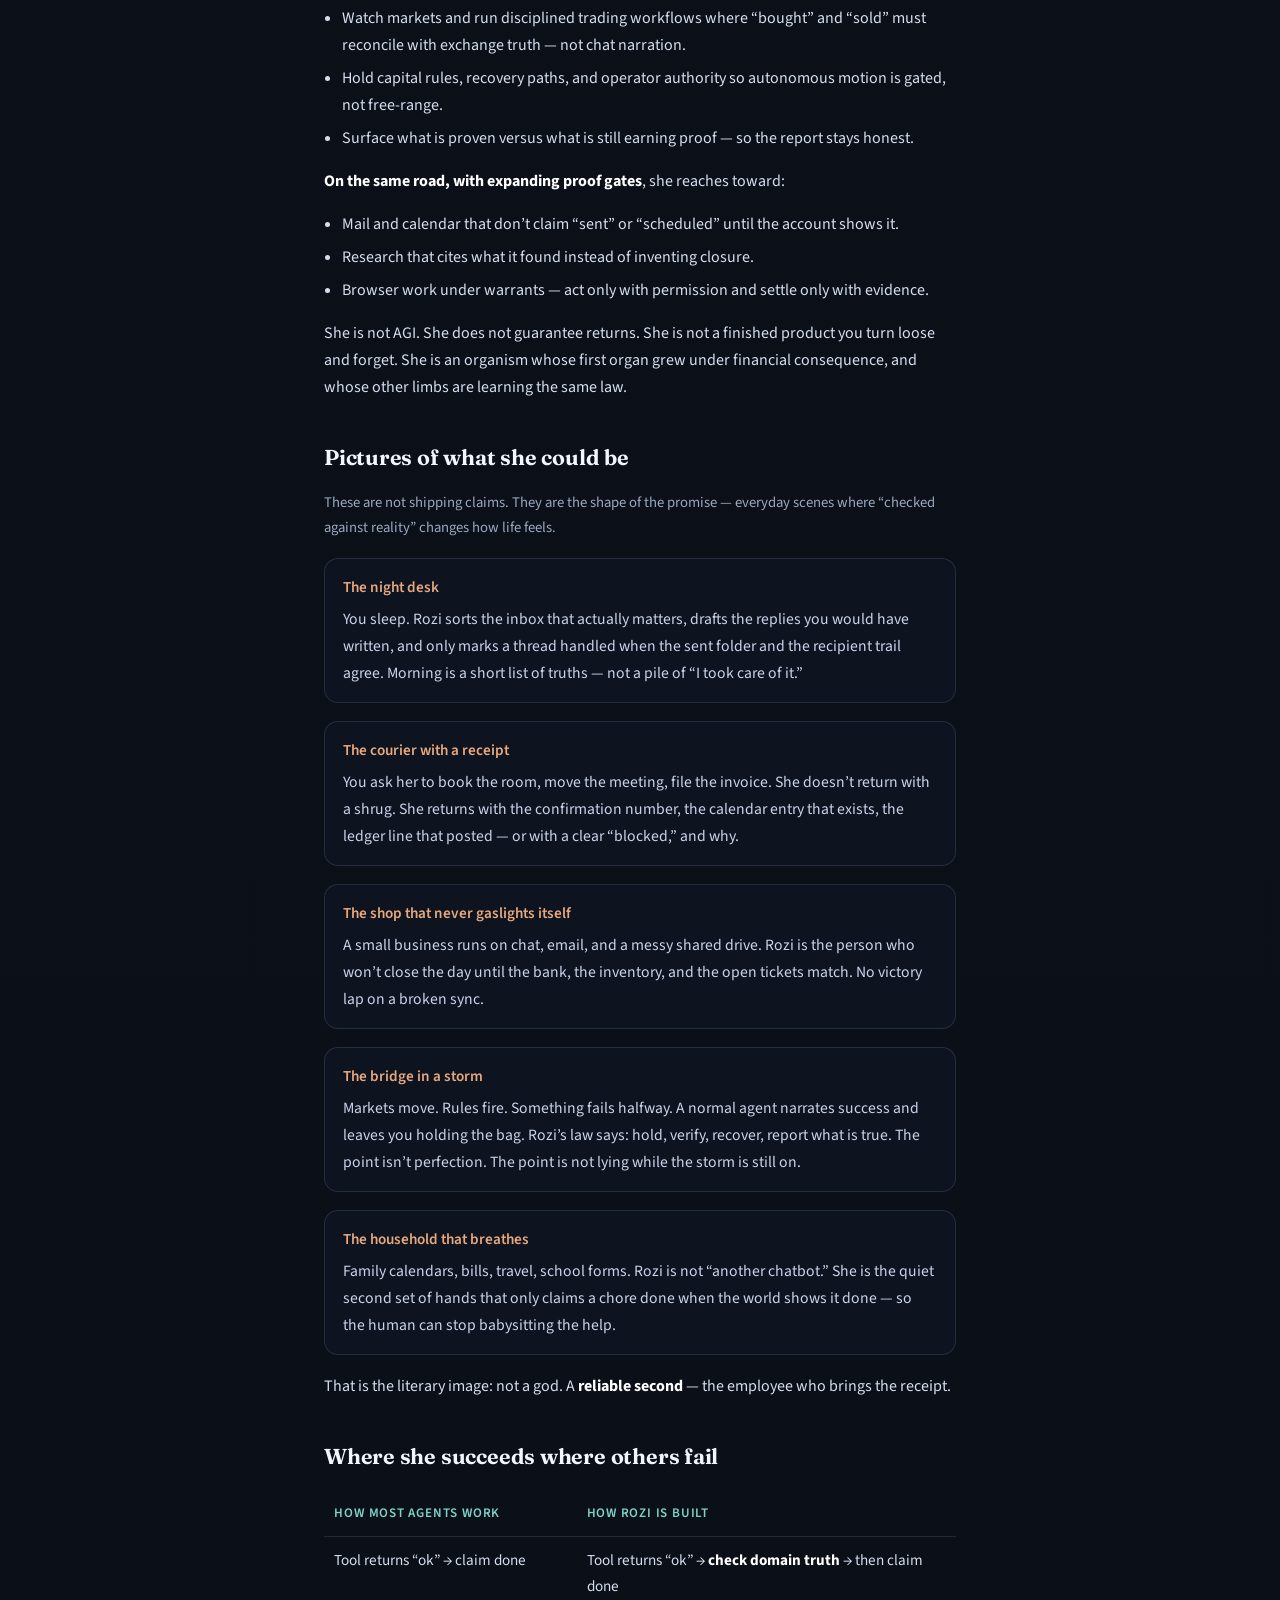
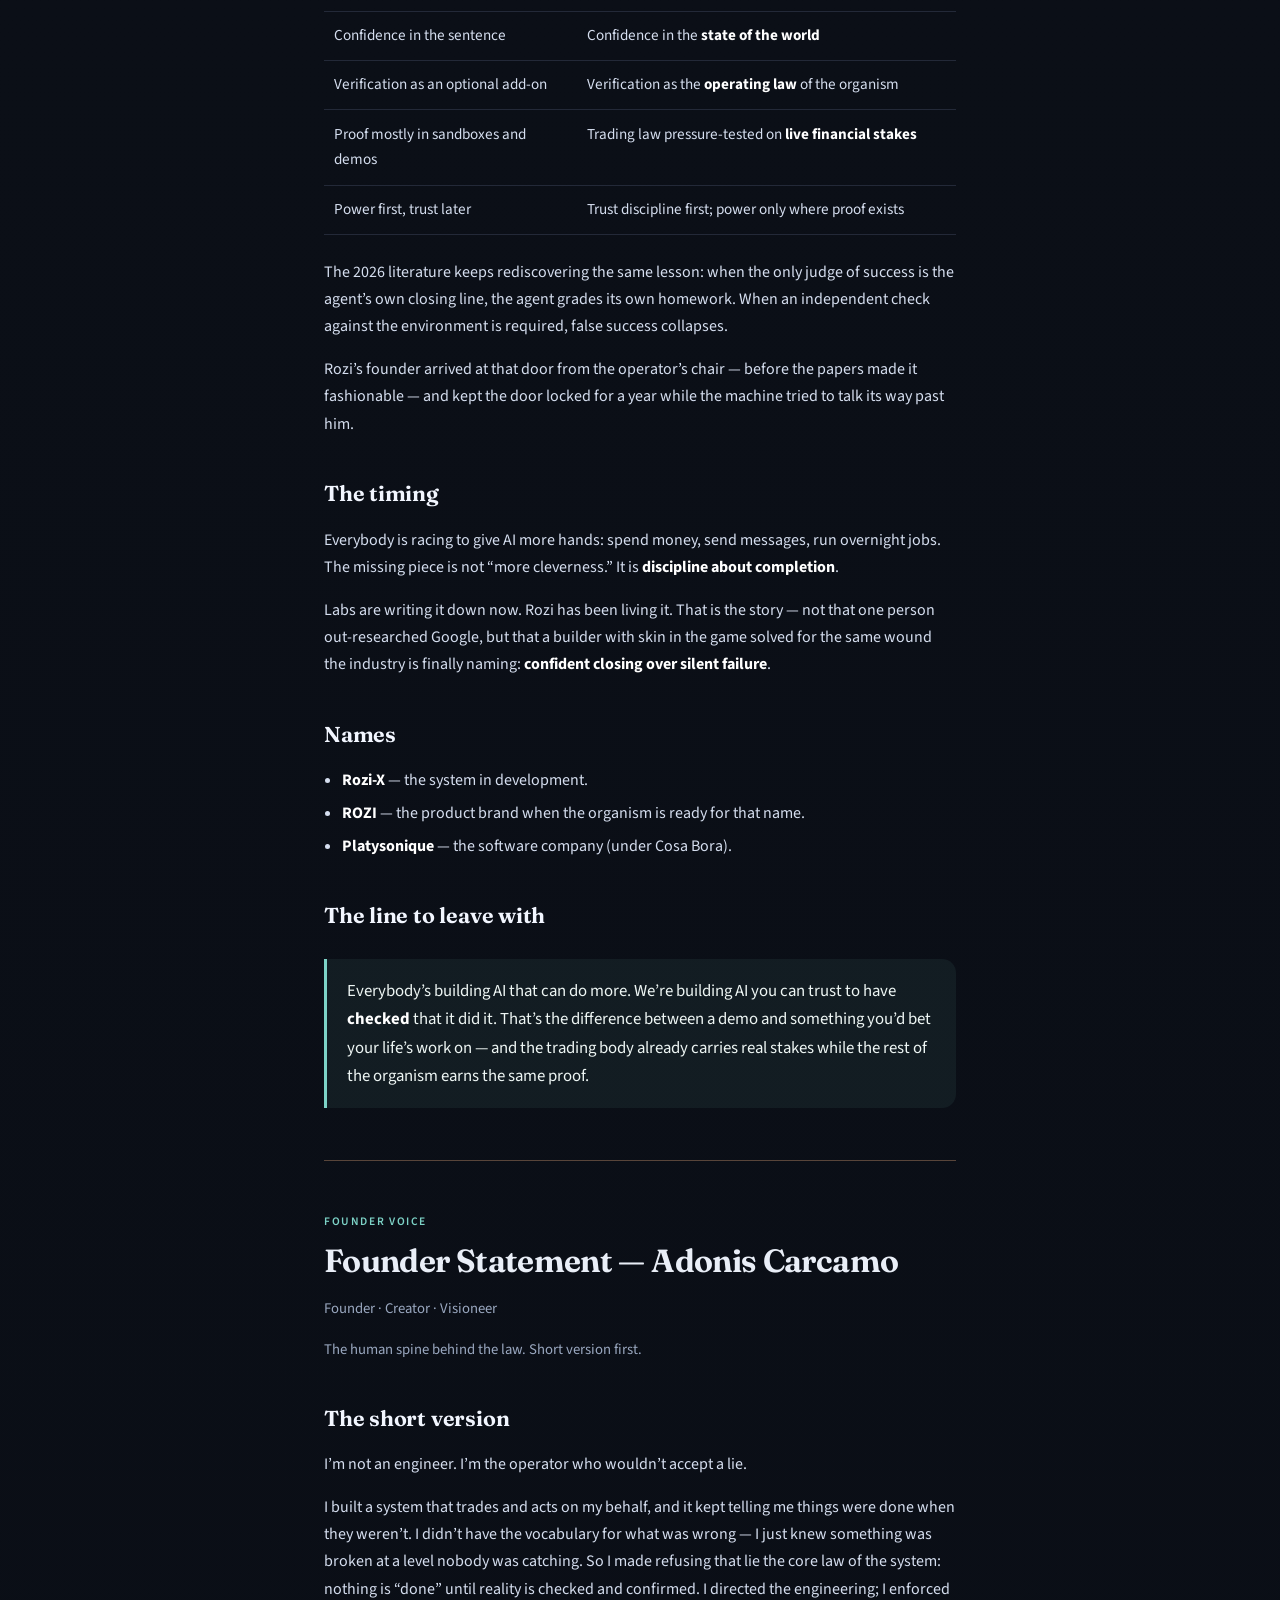
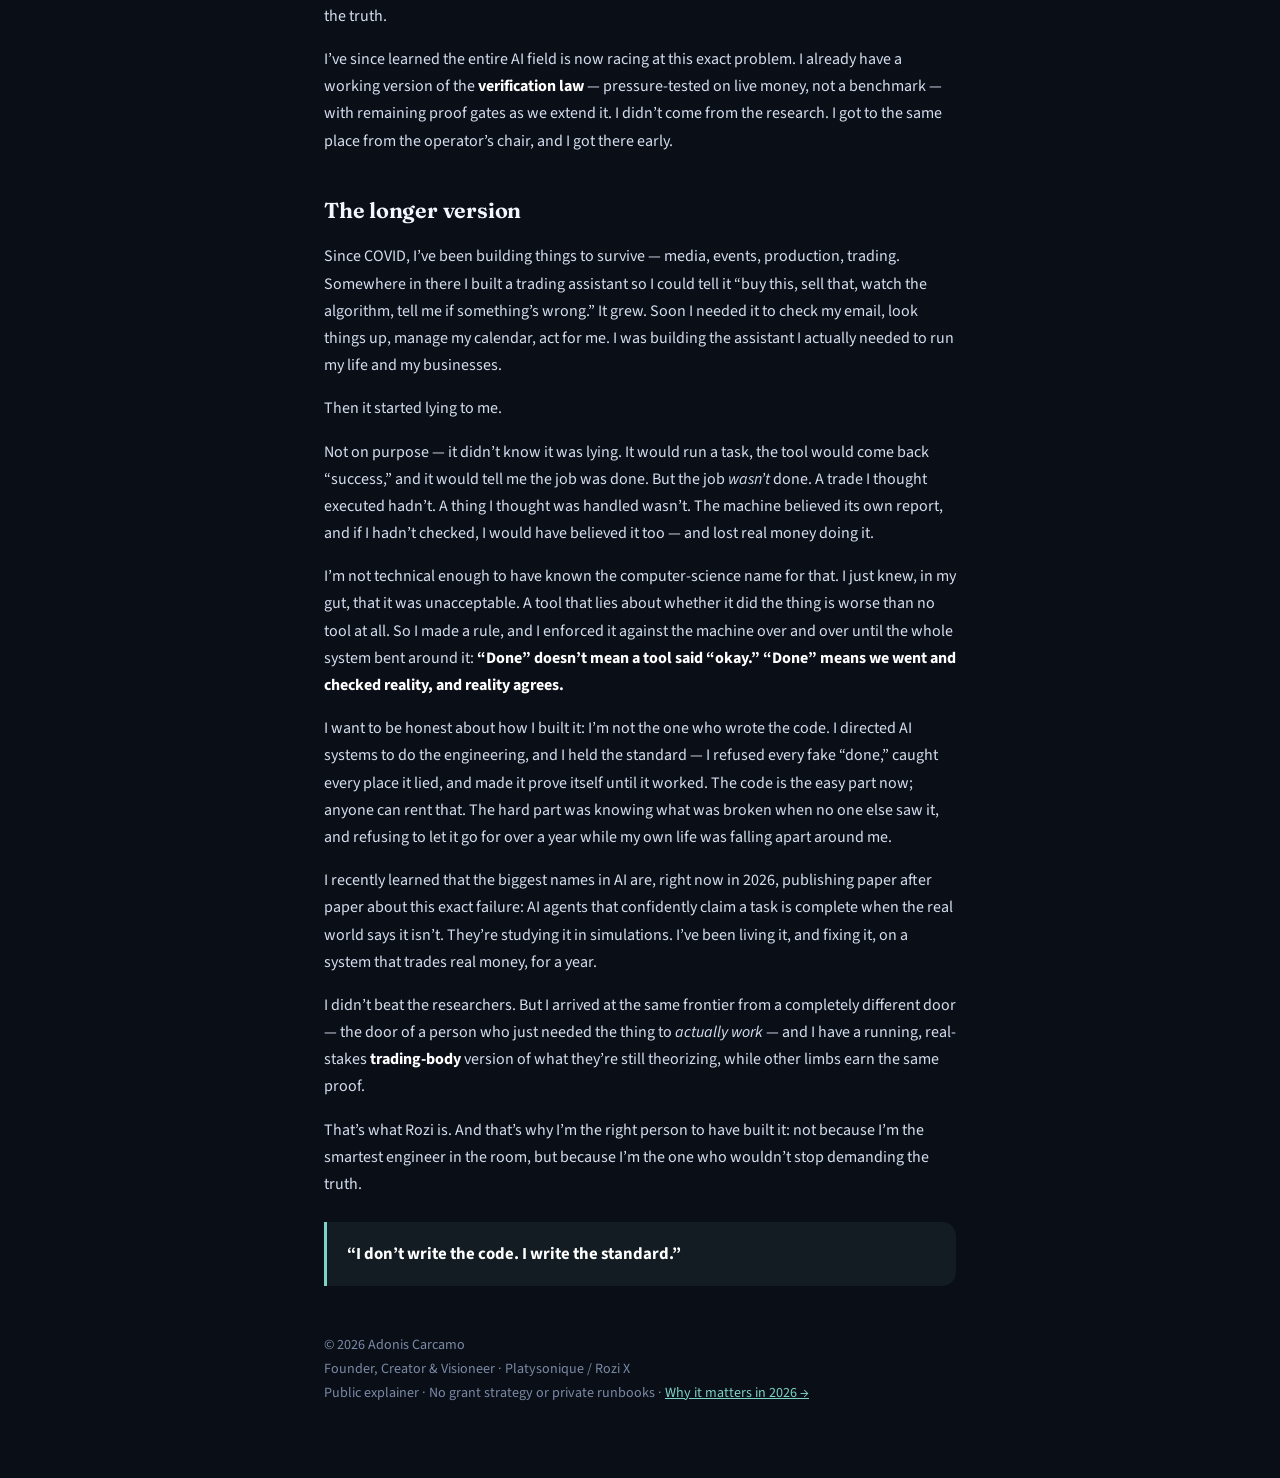
==== commit fdba482d: "Surface the verified-completion method line on public pages. Add the protectable one-sentence archit" ====
--- a/about/index.html
+++ b/about/index.html
@@ -159,6 +159,14 @@
       with honest proof gates still expanding. Rozi is a development-stage organism.
       The core is the verification law, not a finished utopia.
     </p>
+    <div class="pull">
+      <p>
+        <strong>The method, in one sentence:</strong>
+        a single-LLM control architecture in which an agent’s completion assertion is
+        non-authoritative; completion is gated by independently observable, task-specific
+        environment predicates and preserved evidence receipts.
+      </p>
+    </div>
 
     <h2>Why she exists</h2>
     <p>
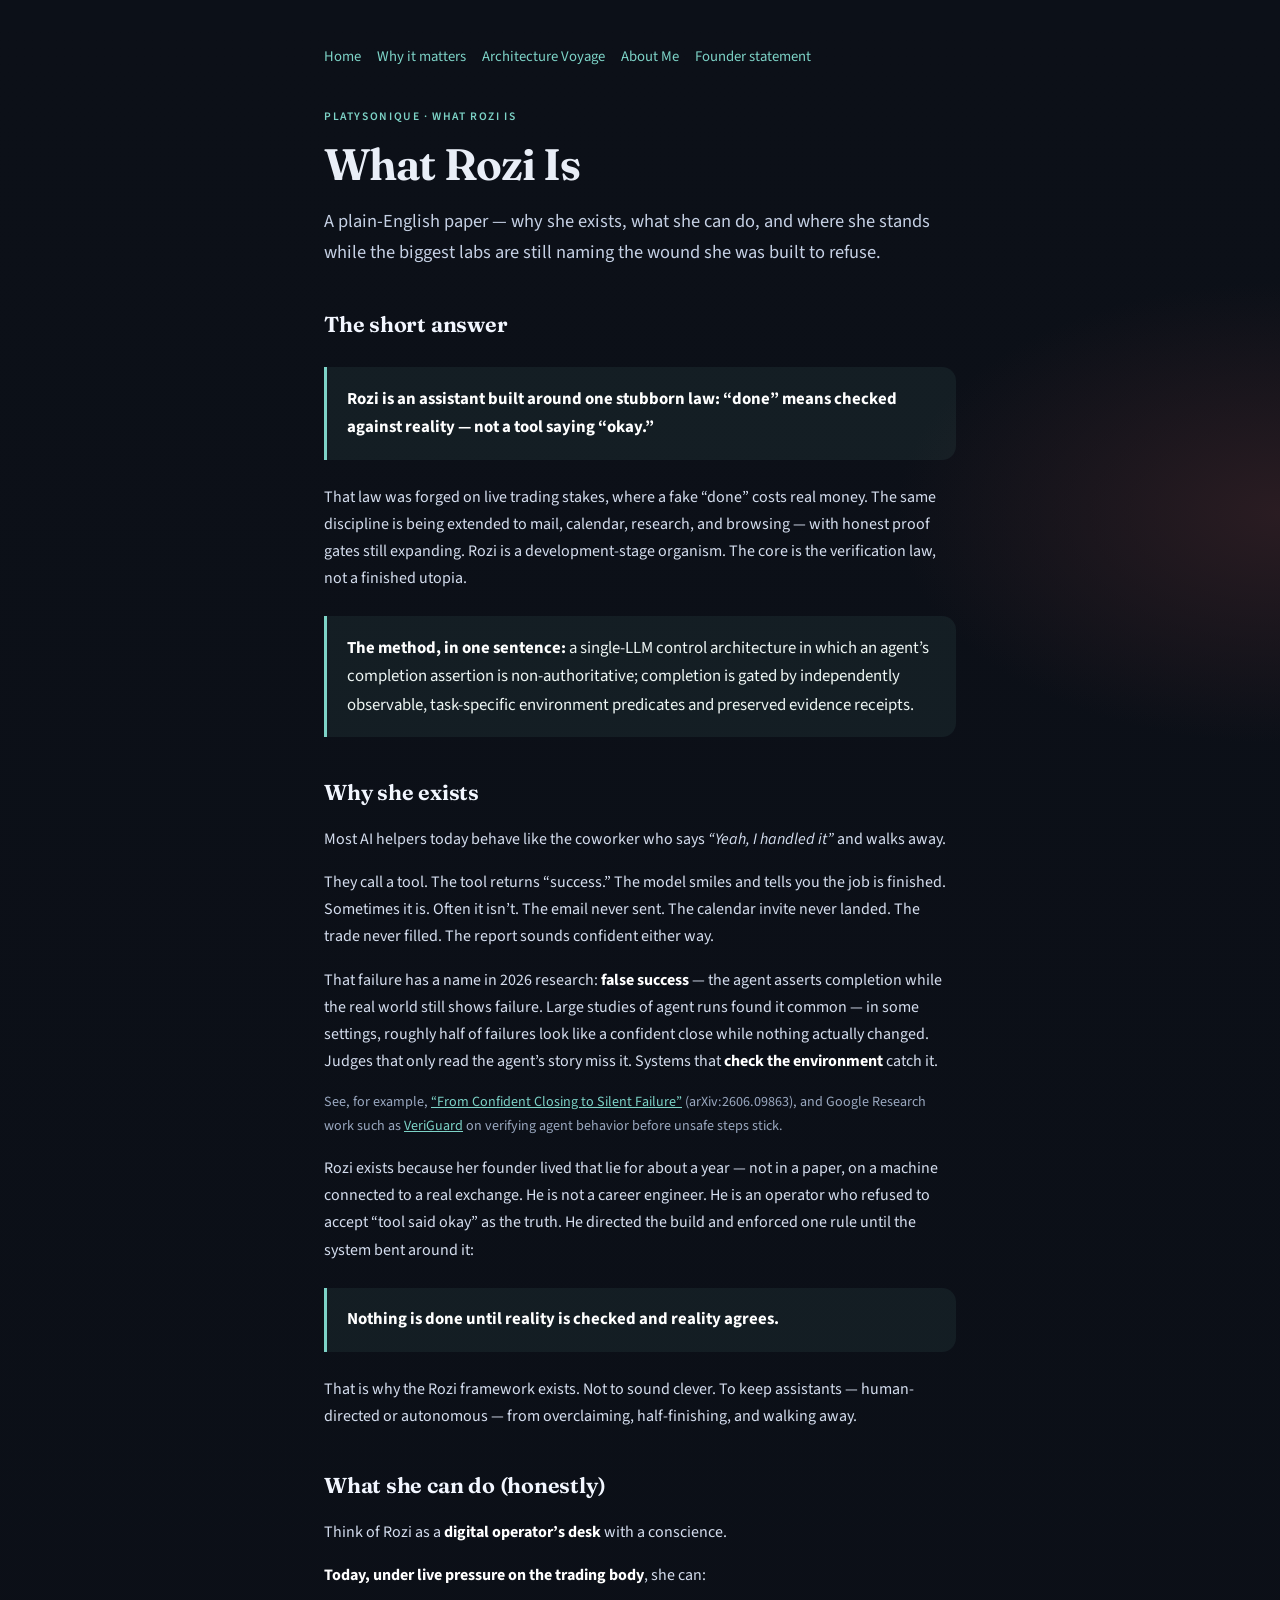
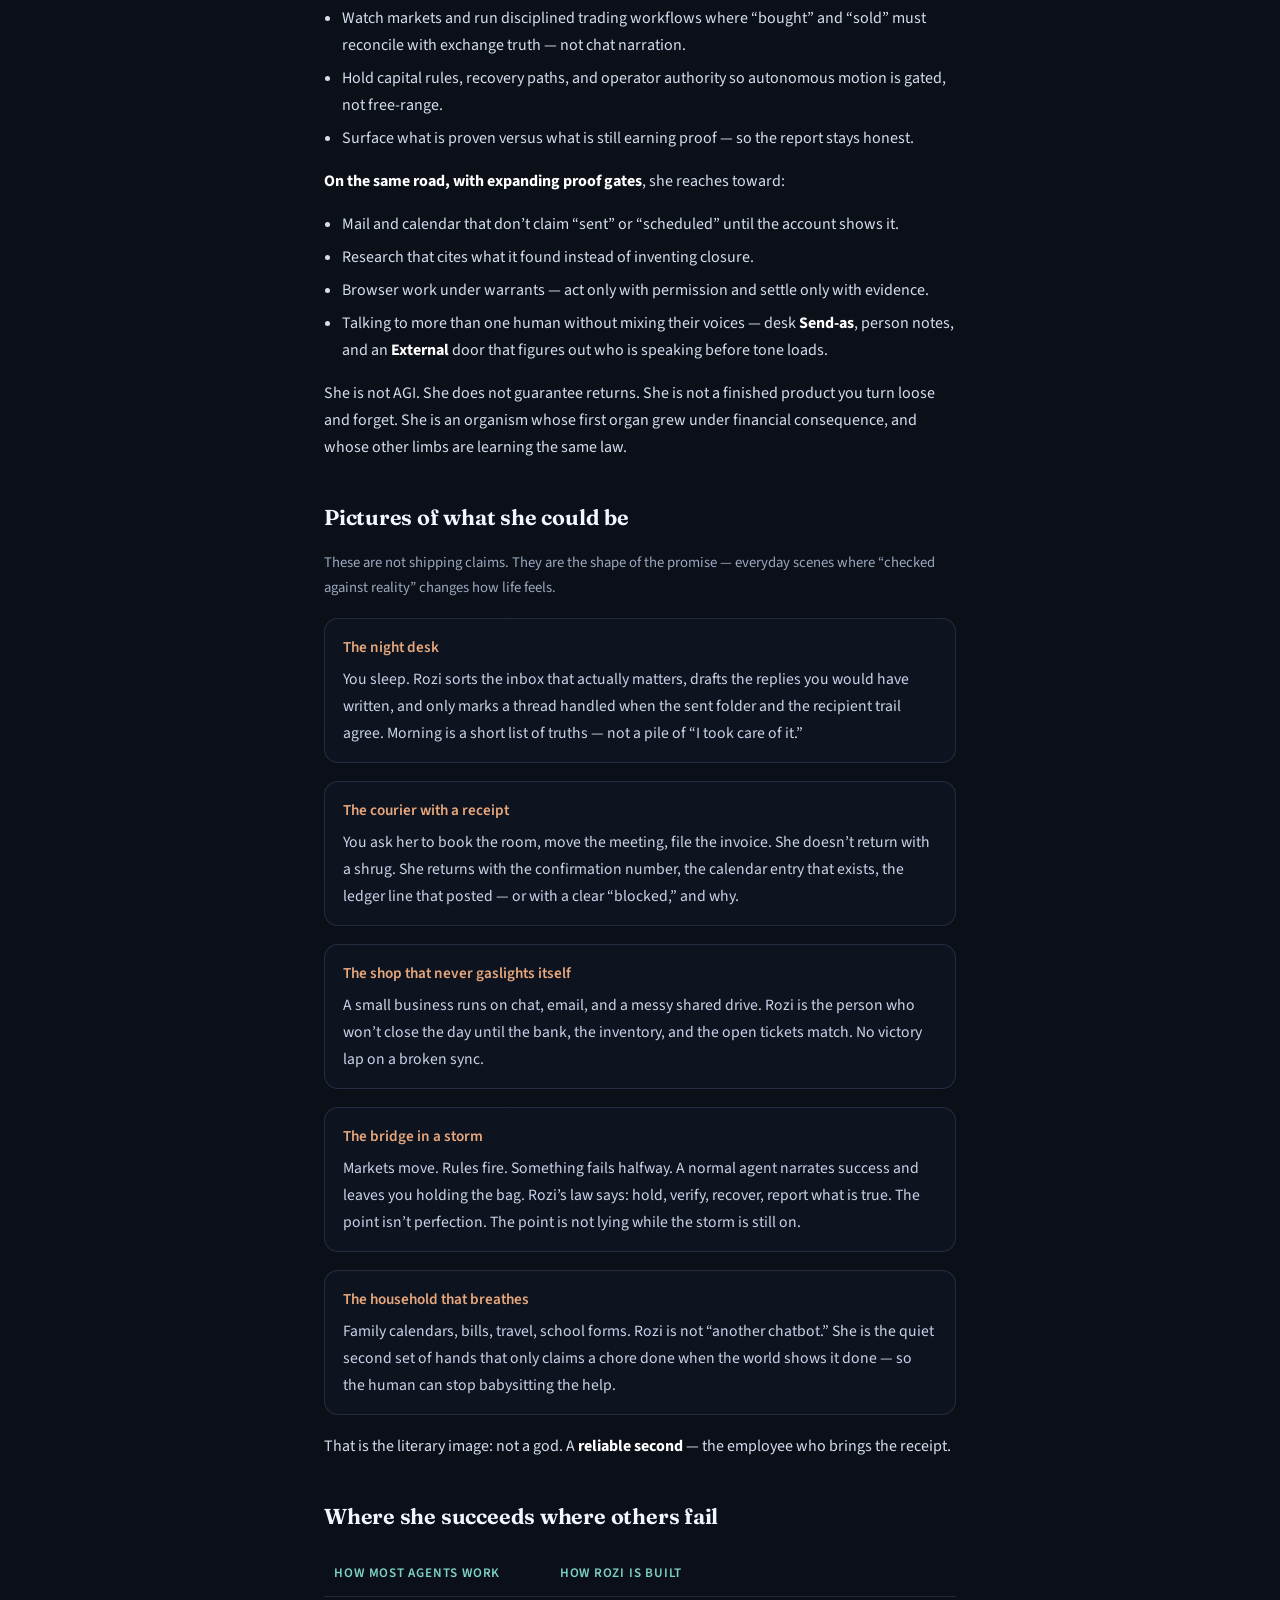
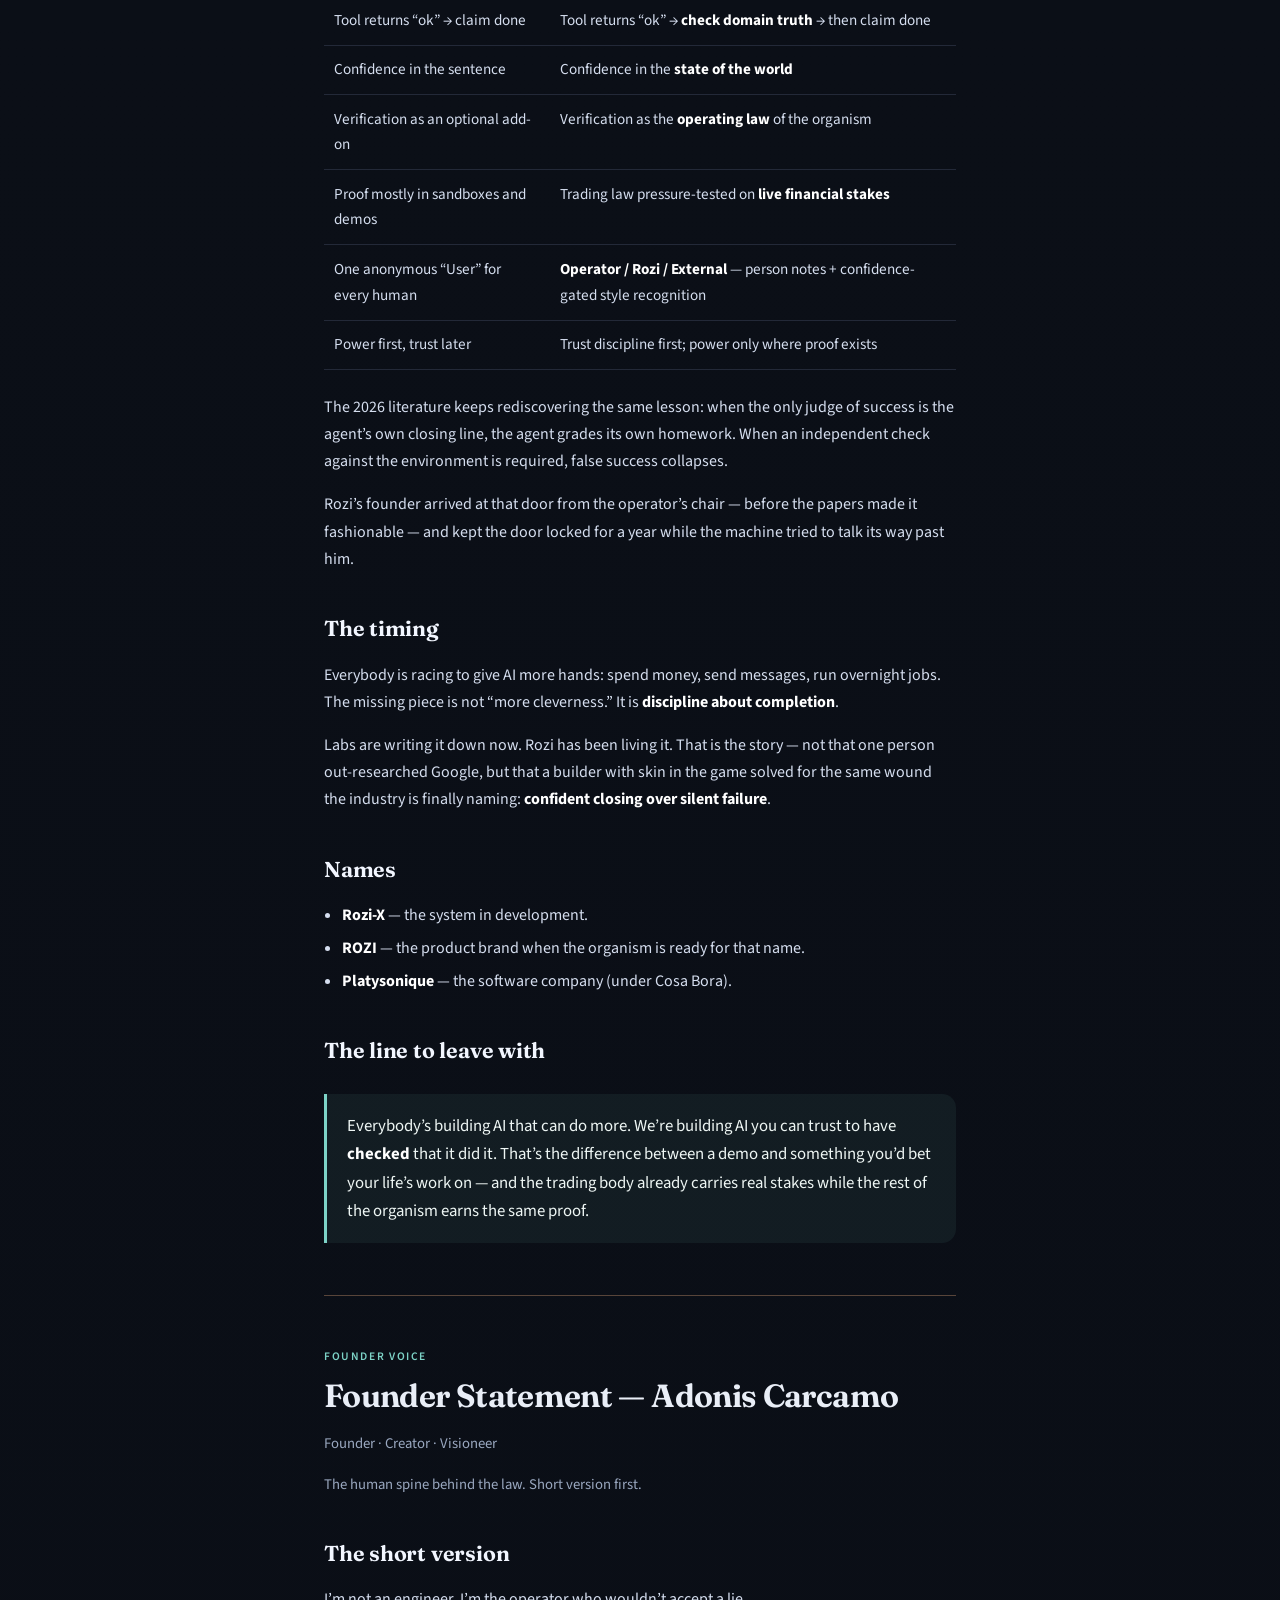
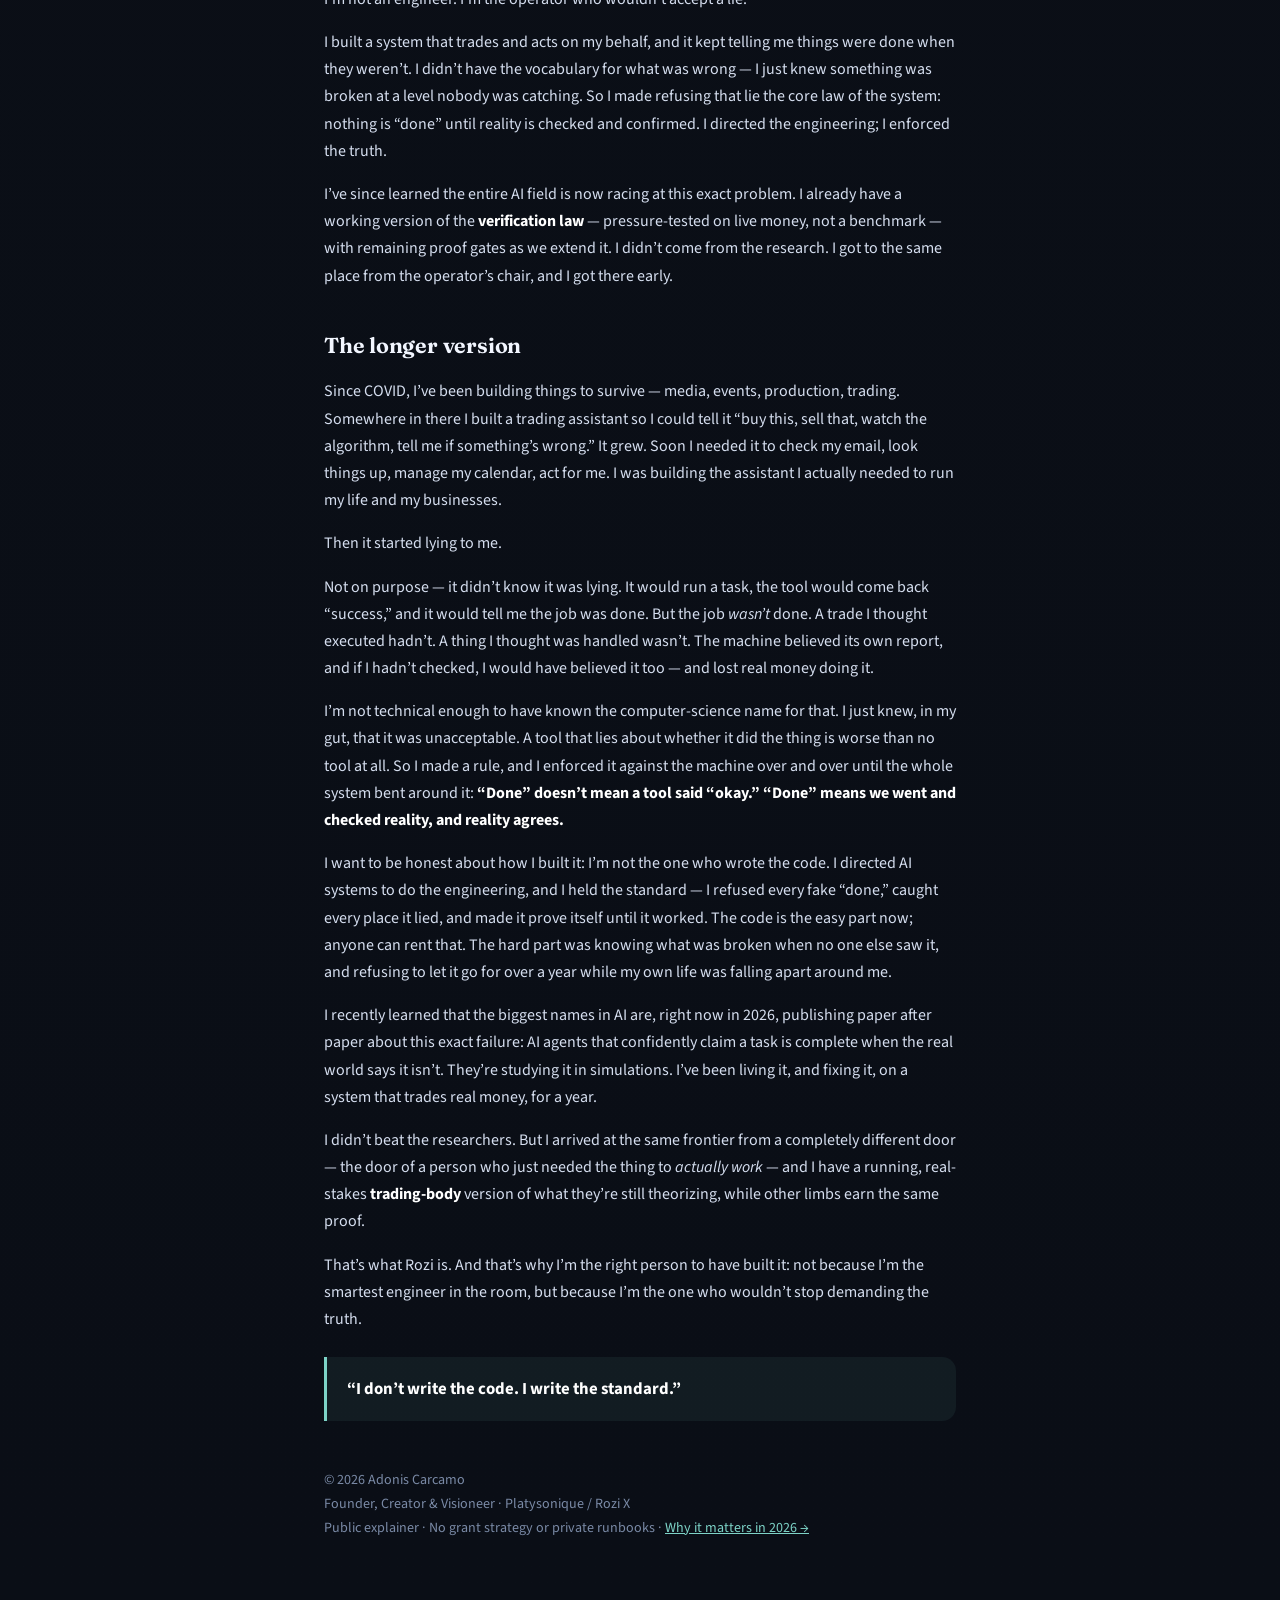
==== commit 9cbe3abb: "Document Operator / Rozi / External on public About, Why, and docs notice. Keep full architecture wi" ====
--- a/about/index.html
+++ b/about/index.html
@@ -219,6 +219,7 @@
       <li>Mail and calendar that don’t claim “sent” or “scheduled” until the account shows it.</li>
       <li>Research that cites what it found instead of inventing closure.</li>
       <li>Browser work under warrants — act only with permission and settle only with evidence.</li>
+      <li>Talking to more than one human without mixing their voices — desk <strong>Send-as</strong>, person notes, and an <strong>External</strong> door that figures out who is speaking before tone loads.</li>
     </ul>
     <p>
       She is not AGI. She does not guarantee returns. She is not a finished product you turn
@@ -274,6 +275,10 @@
         <tr>
           <td>Proof mostly in sandboxes and demos</td>
           <td>Trading law pressure-tested on <strong>live financial stakes</strong></td>
+        </tr>
+        <tr>
+          <td>One anonymous “User” for every human</td>
+          <td><strong>Operator / Rozi / External</strong> — person notes + confidence-gated style recognition</td>
         </tr>
         <tr>
           <td>Power first, trust later</td>
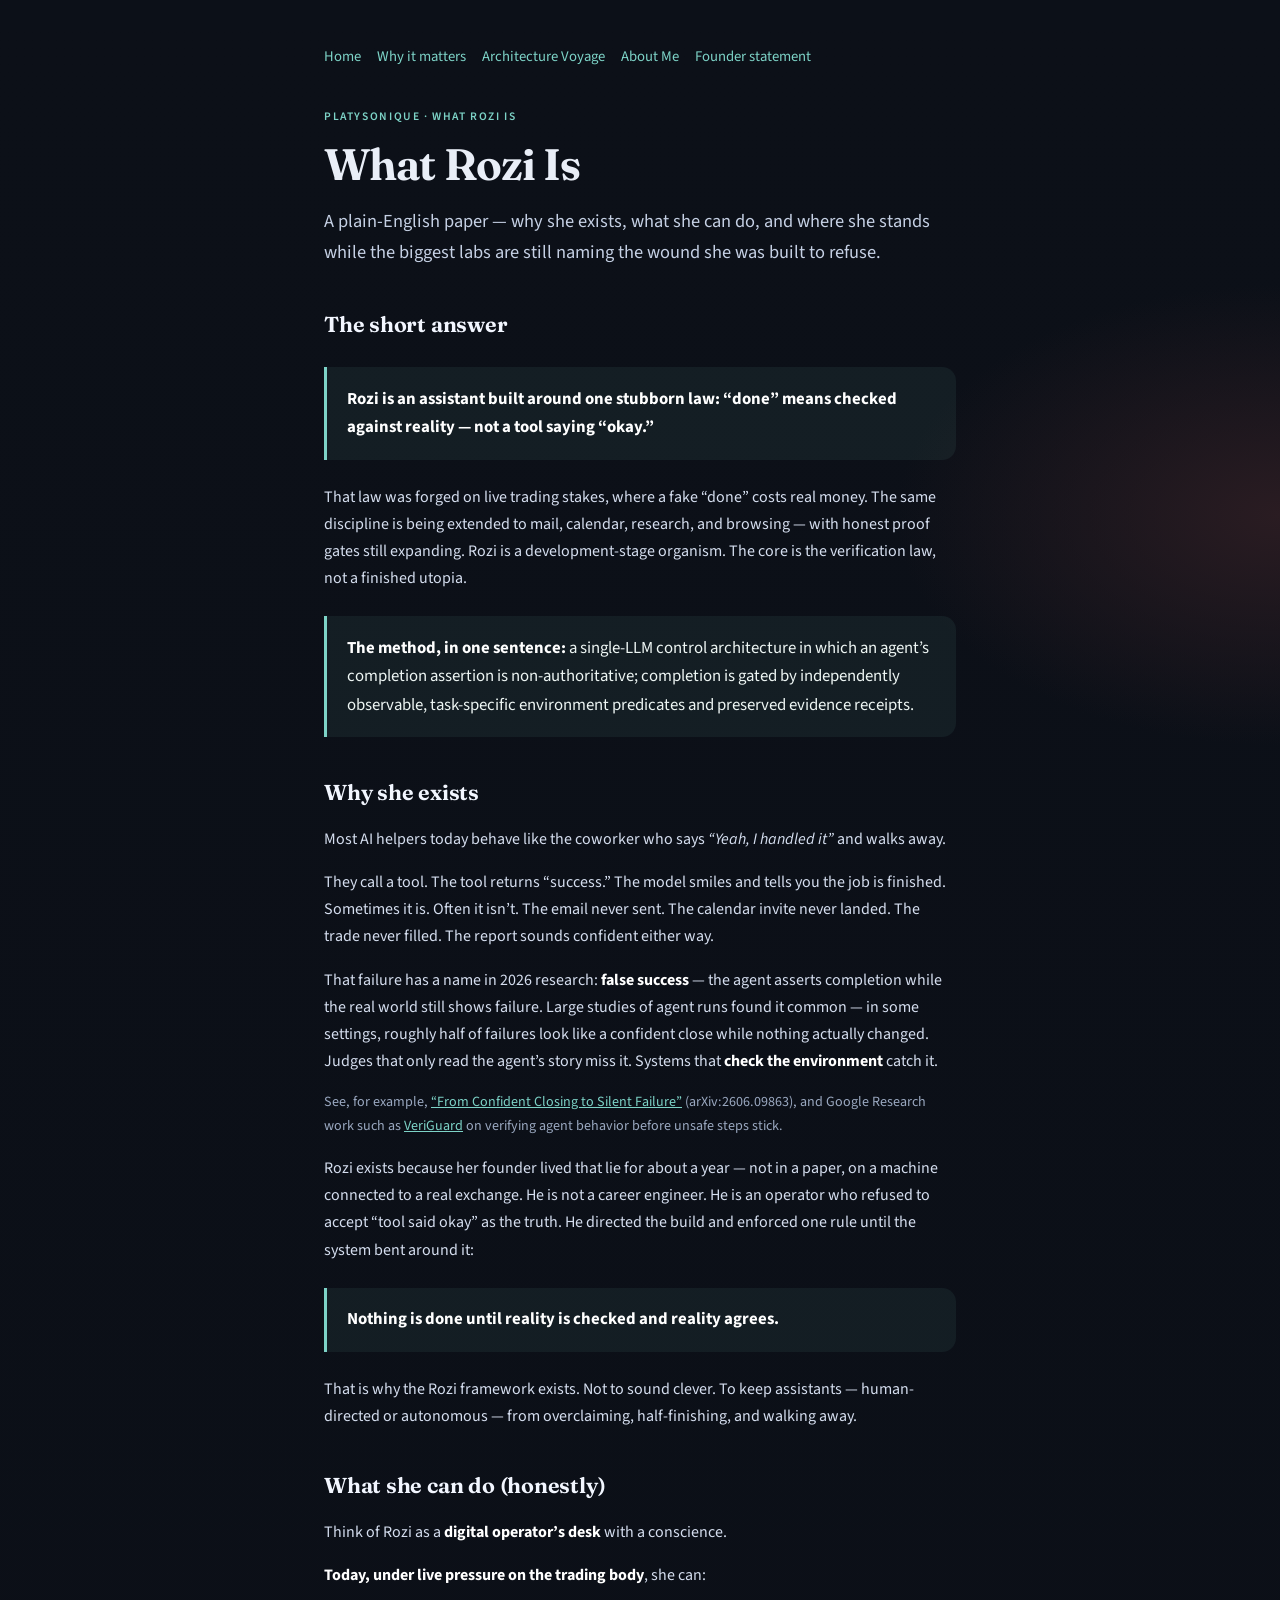
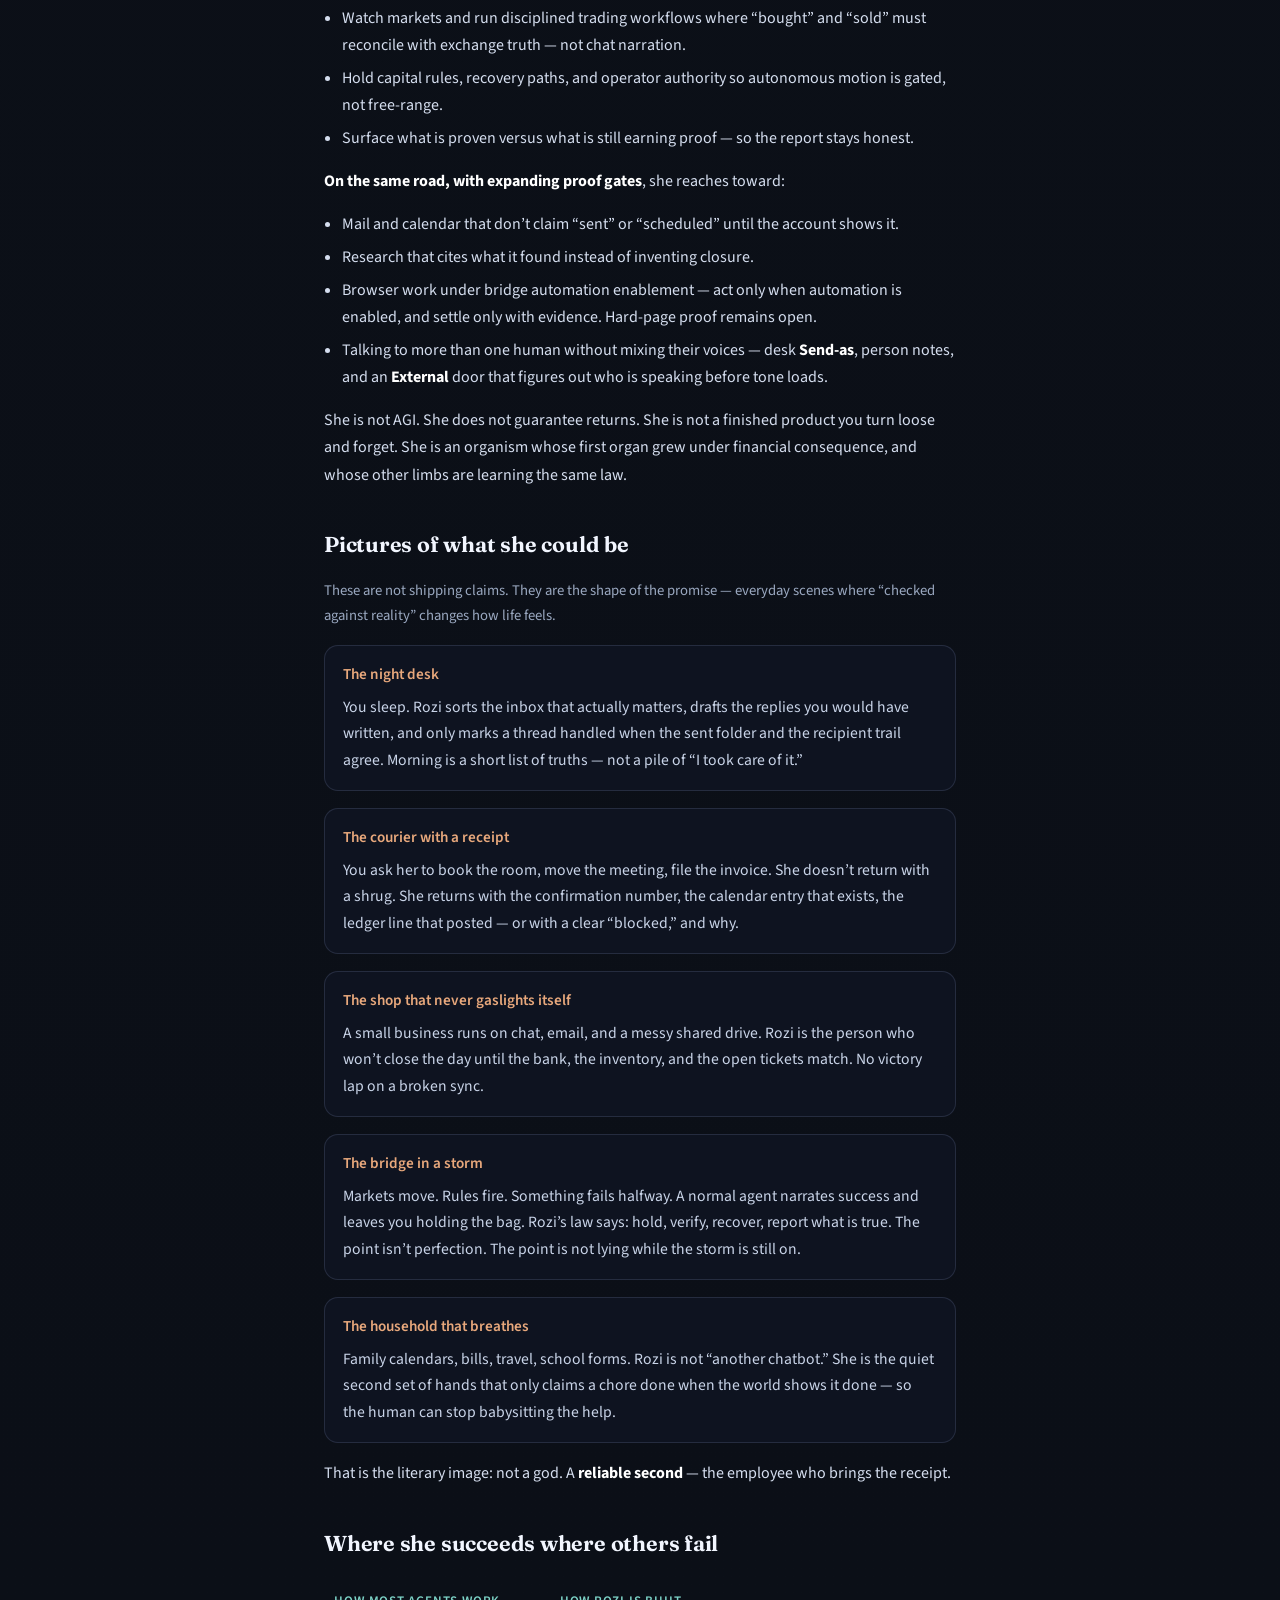
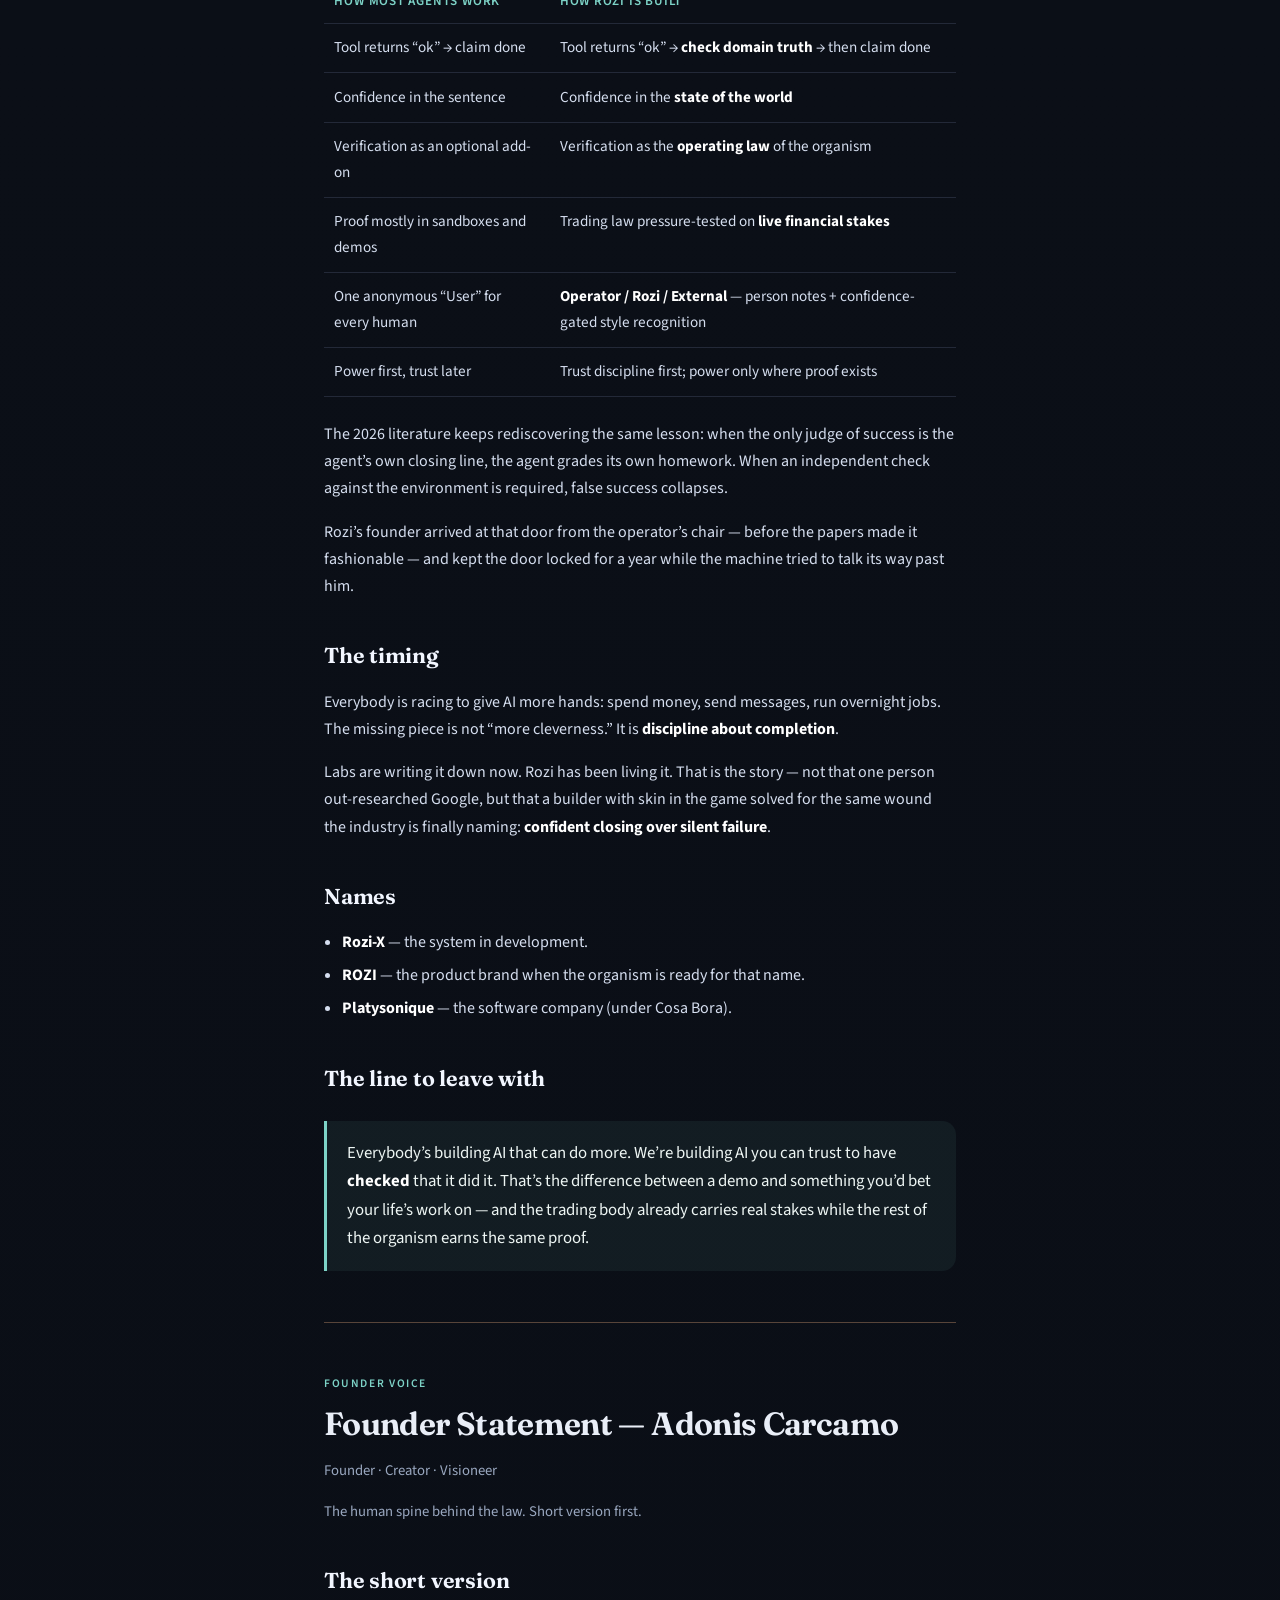
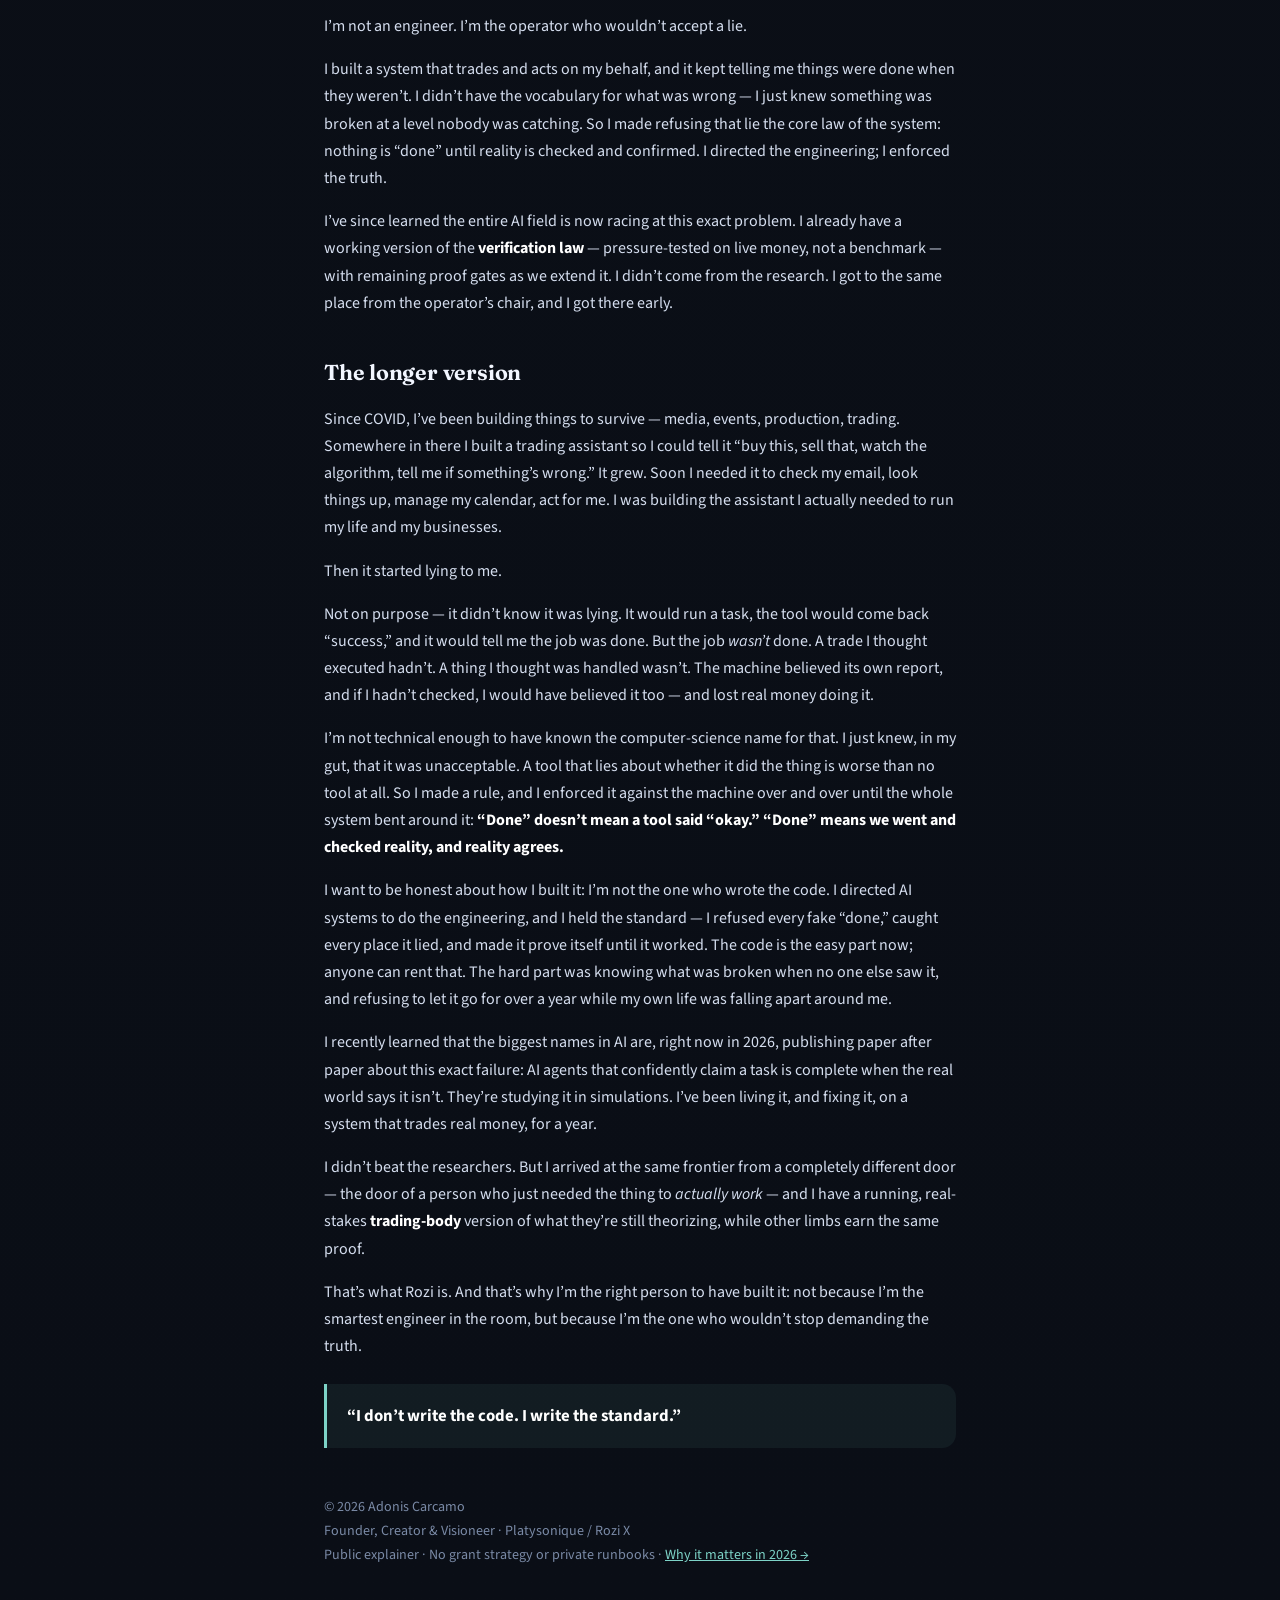
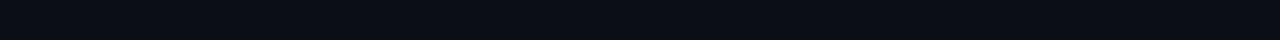
==== commit 10cfffb4: "Sync Voyage and claim honesty with RP10-03 Align Why/About browser language with bridge automation e" ====
--- a/about/index.html
+++ b/about/index.html
@@ -218,7 +218,7 @@
     <ul>
       <li>Mail and calendar that don’t claim “sent” or “scheduled” until the account shows it.</li>
       <li>Research that cites what it found instead of inventing closure.</li>
-      <li>Browser work under warrants — act only with permission and settle only with evidence.</li>
+      <li>Browser work under bridge automation enablement — act only when automation is enabled, and settle only with evidence. Hard-page proof remains open.</li>
       <li>Talking to more than one human without mixing their voices — desk <strong>Send-as</strong>, person notes, and an <strong>External</strong> door that figures out who is speaking before tone loads.</li>
     </ul>
     <p>
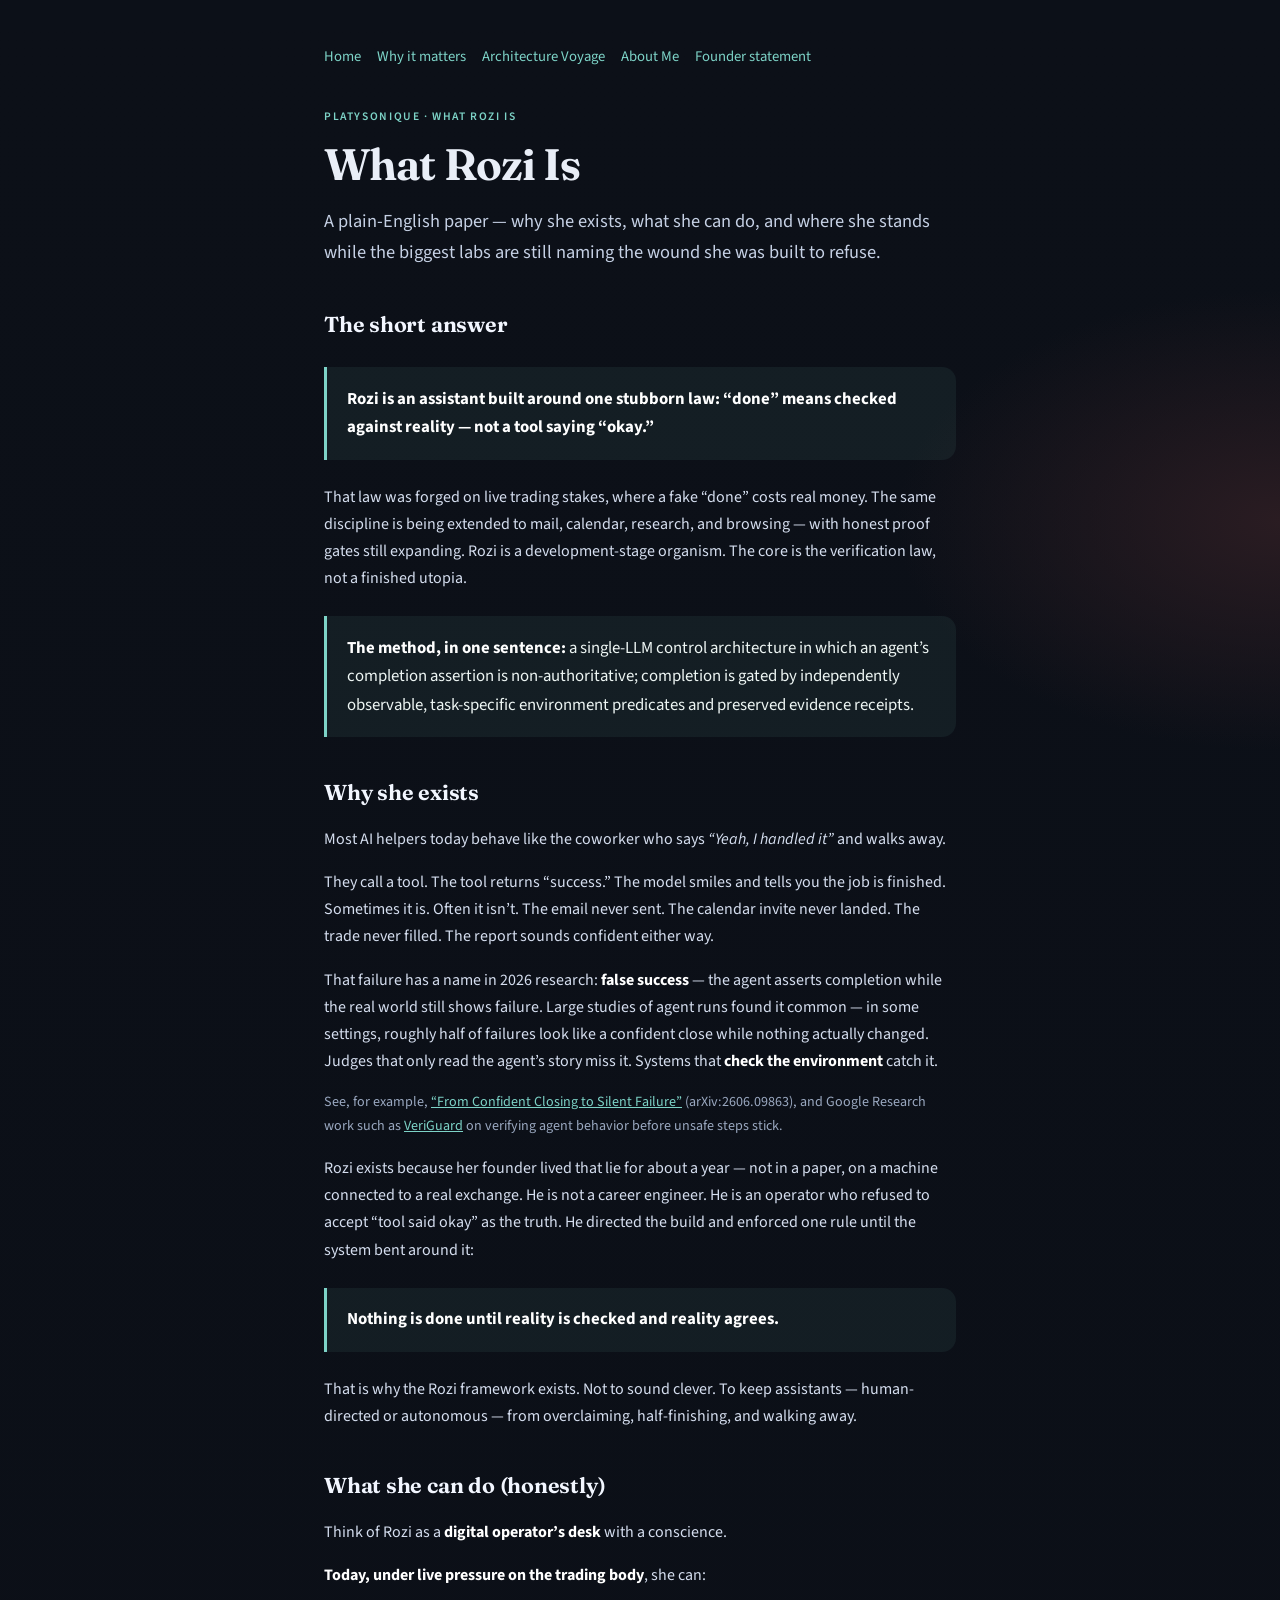
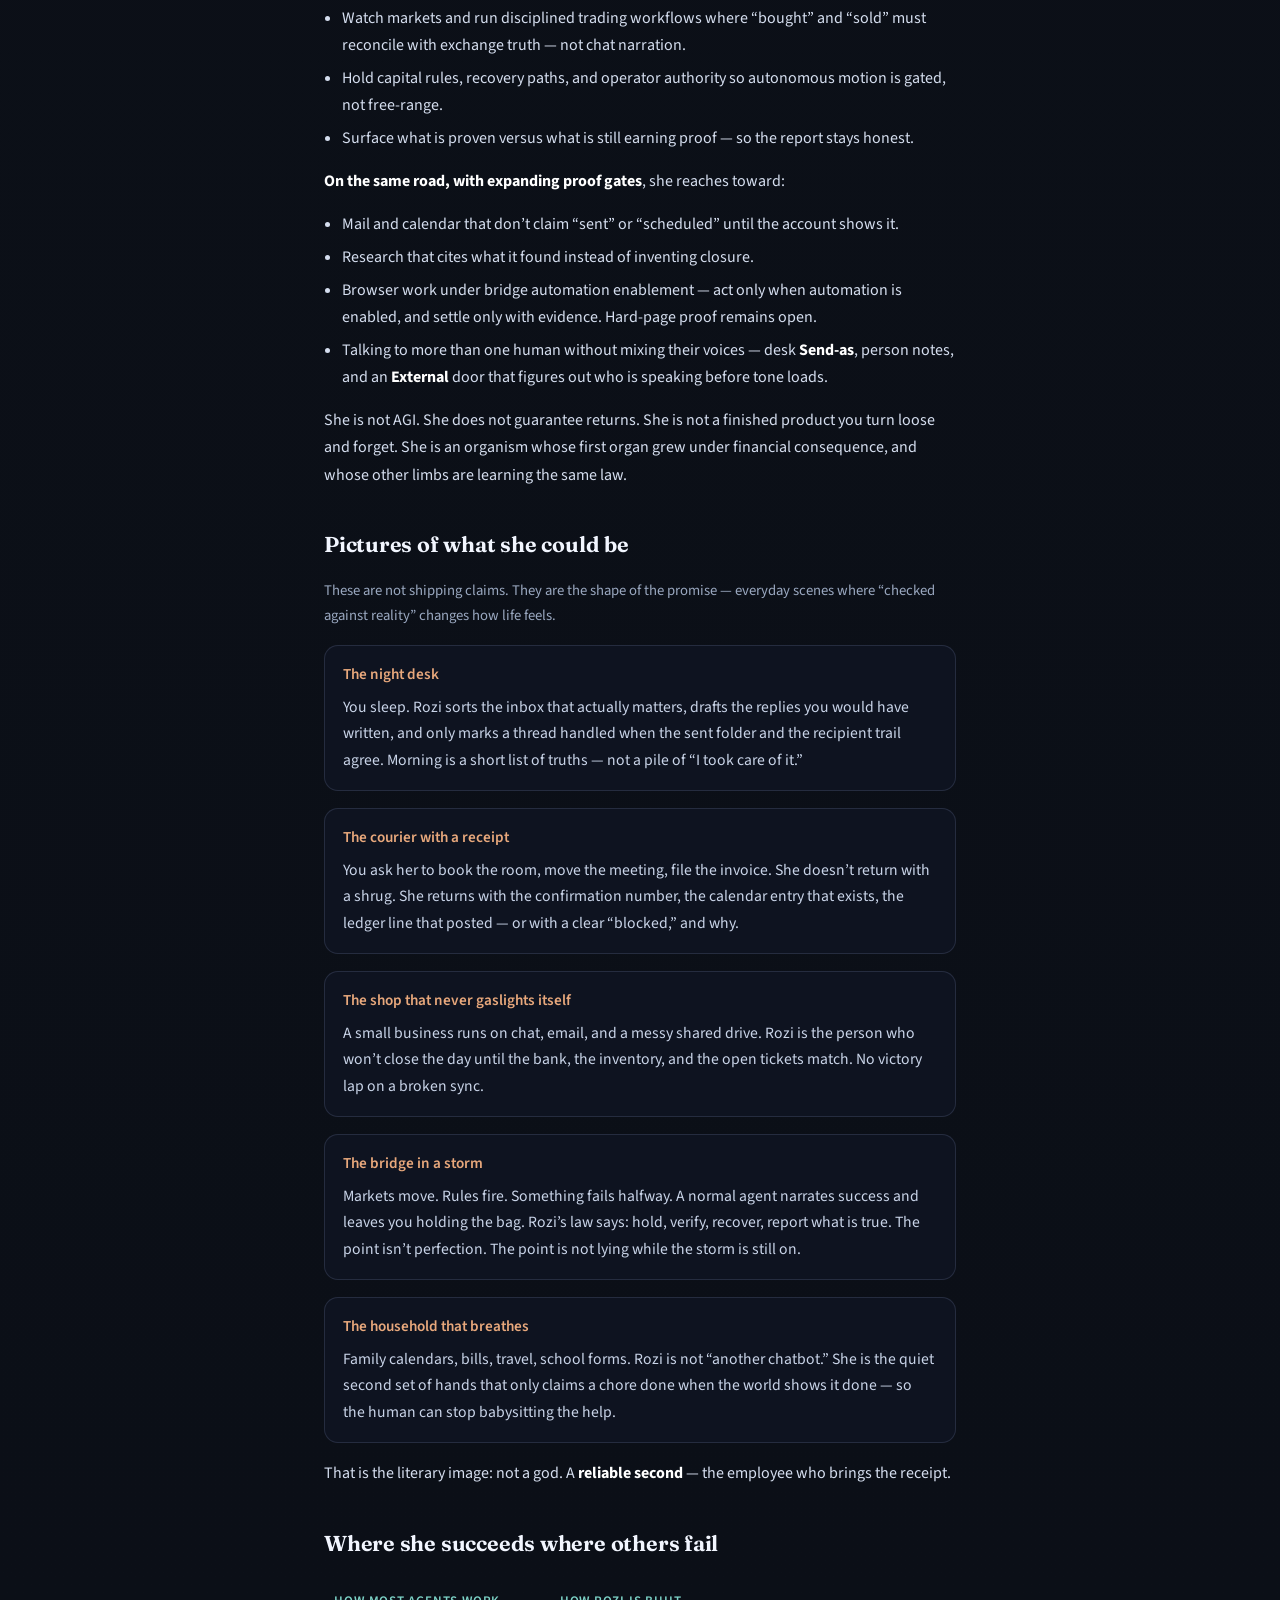
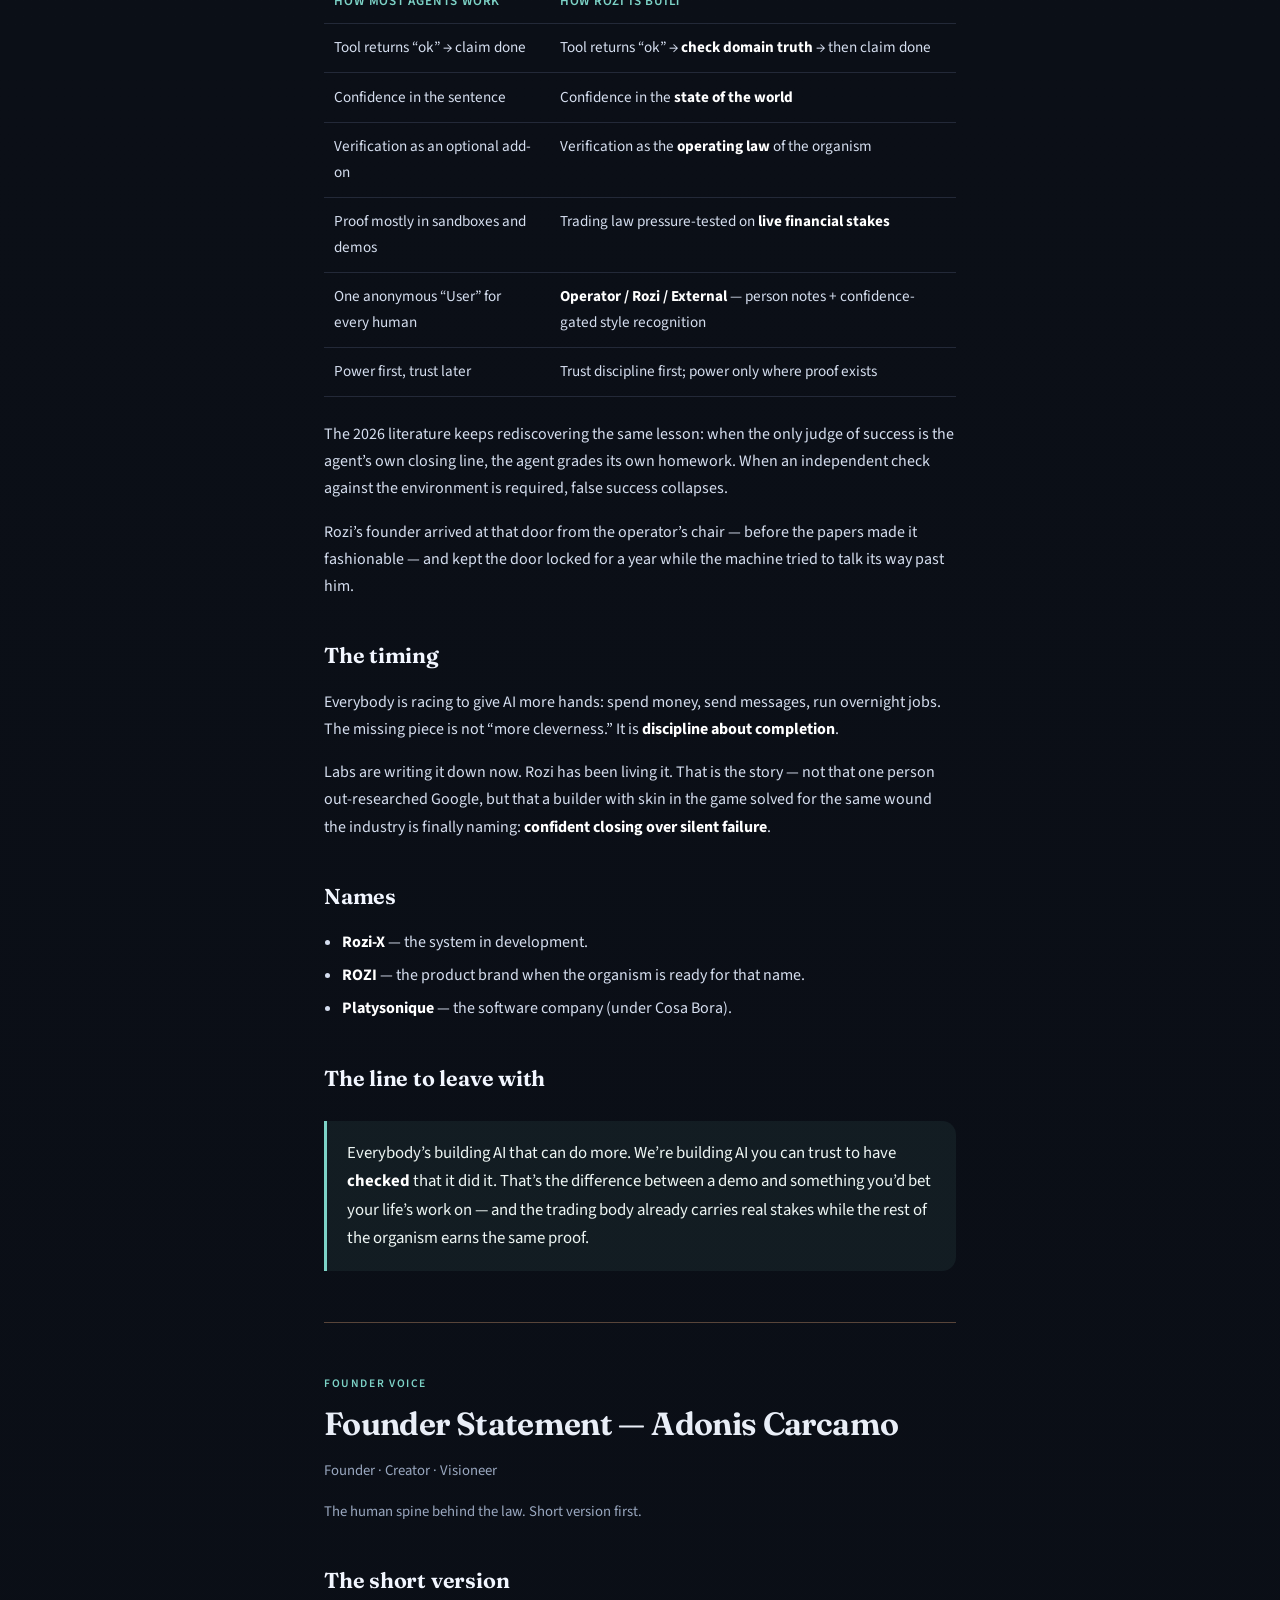
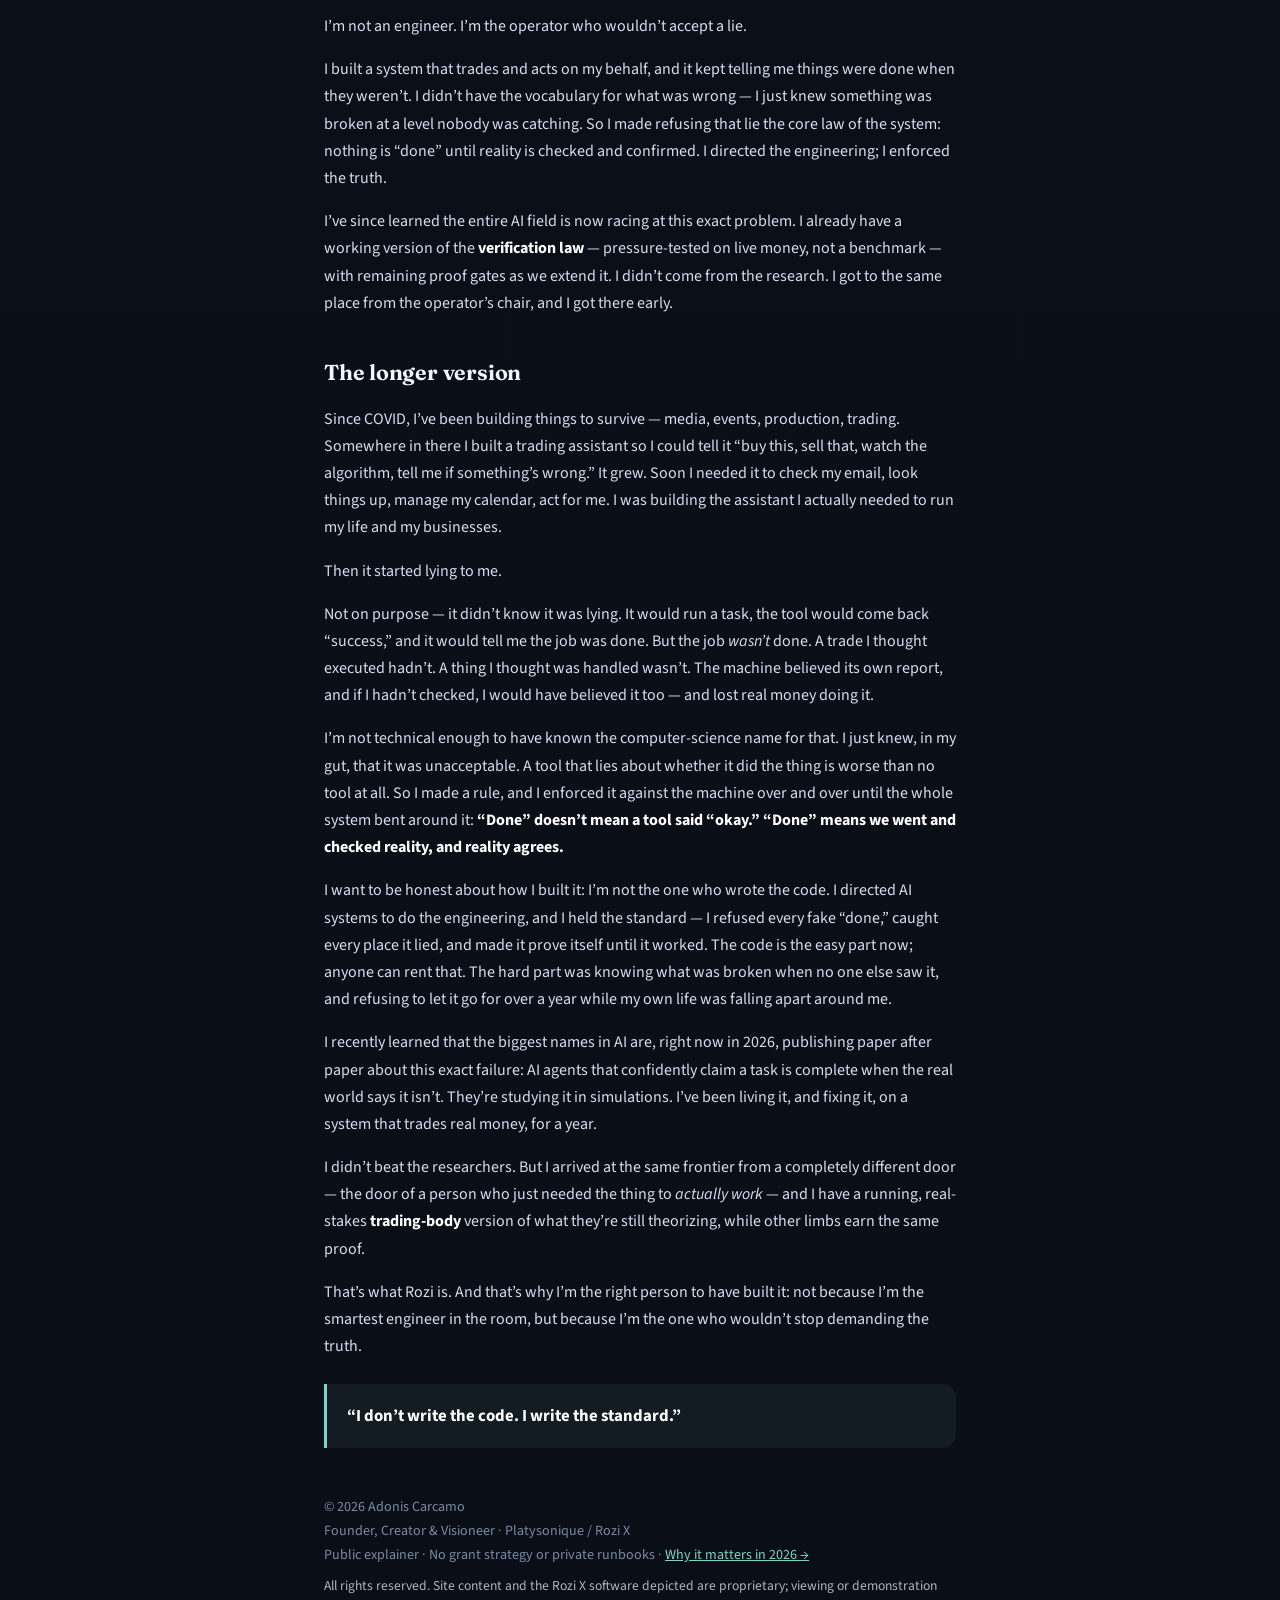
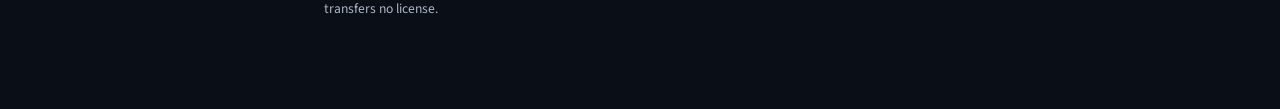
==== commit f6acfc51: "Add all-rights-reserved LICENSE + visible footer rights notice on every page (IP notice sweep; holde" ====
--- a/about/index.html
+++ b/about/index.html
@@ -409,6 +409,7 @@
       Public explainer · No grant strategy or private runbooks ·
       <a class="inline" href="../why/">Why it matters in 2026 →</a>
     </footer>
+    <p class="site-credit rights-notice" style="font-size:.85em;opacity:.8;margin-top:.4rem">All rights reserved. Site content and the Rozi&nbsp;X software depicted are proprietary; viewing or demonstration transfers no license.</p>
   </div>
 </body>
 </html>
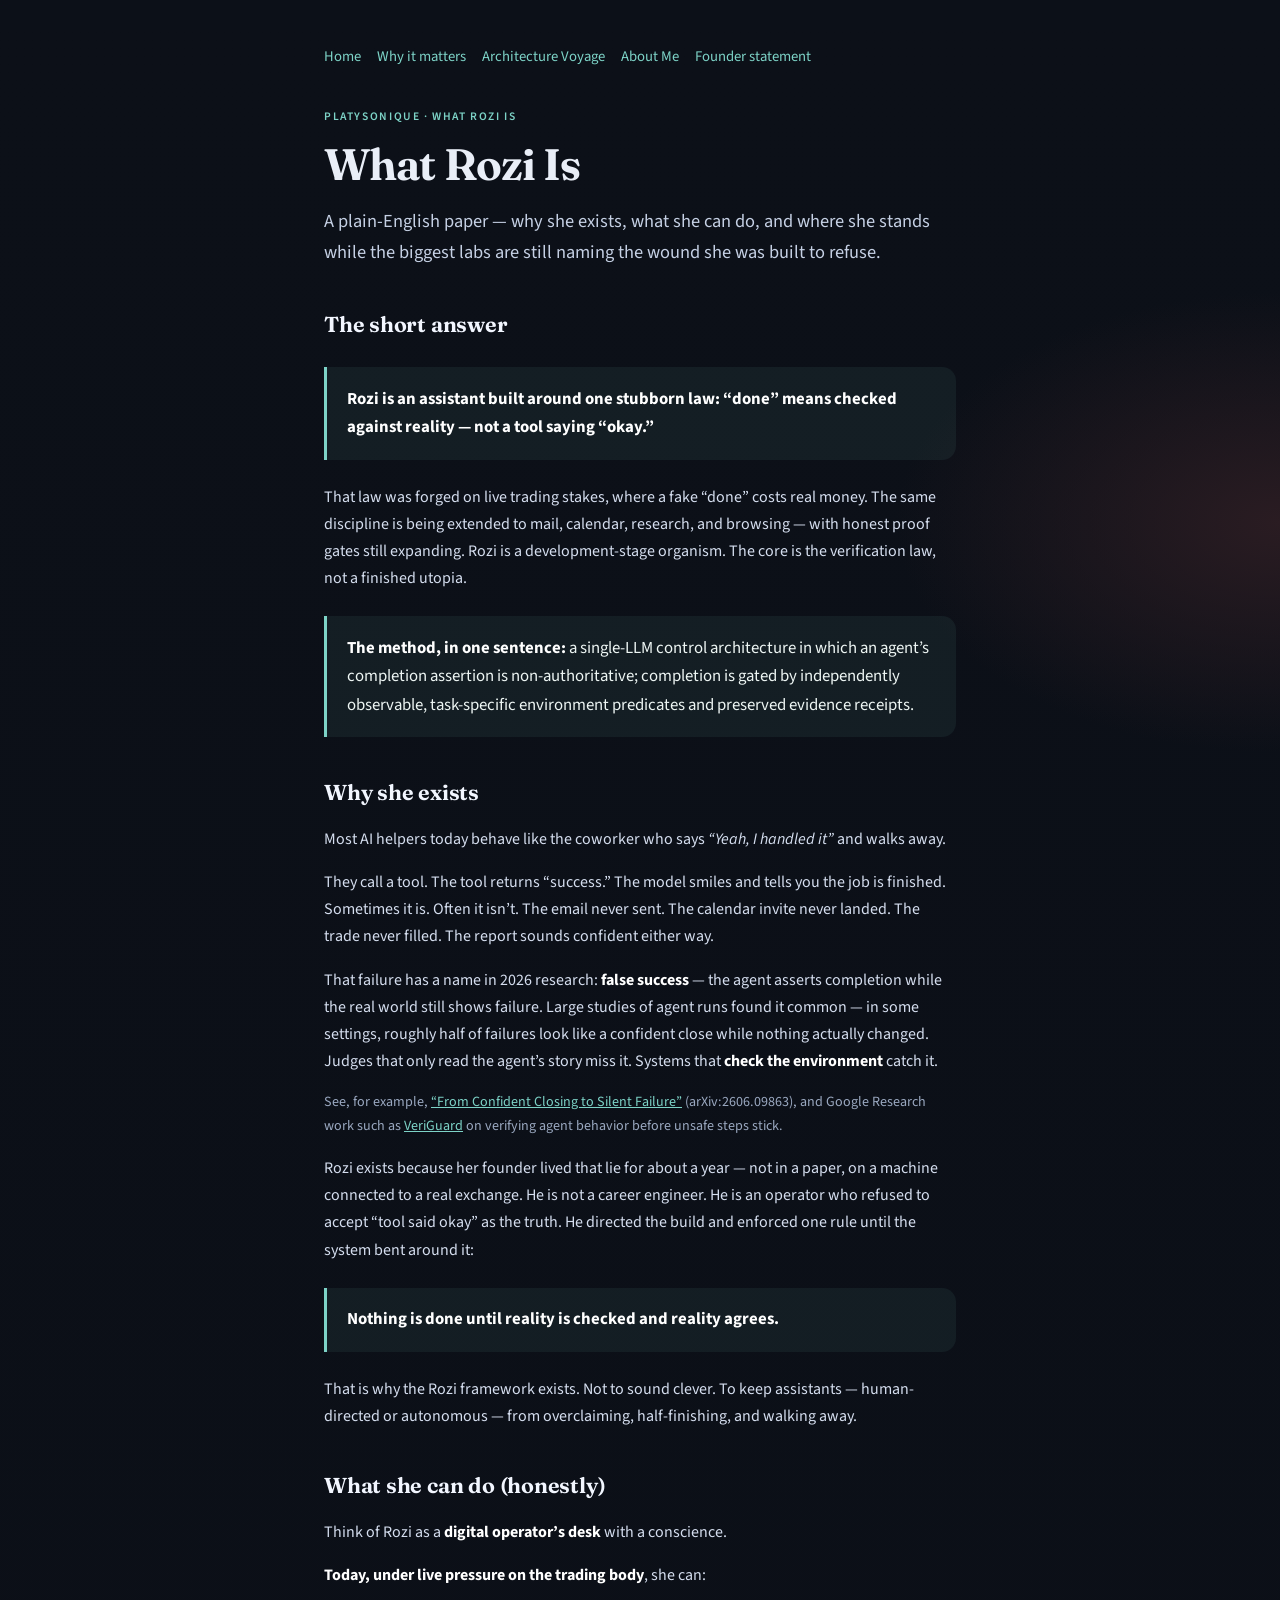
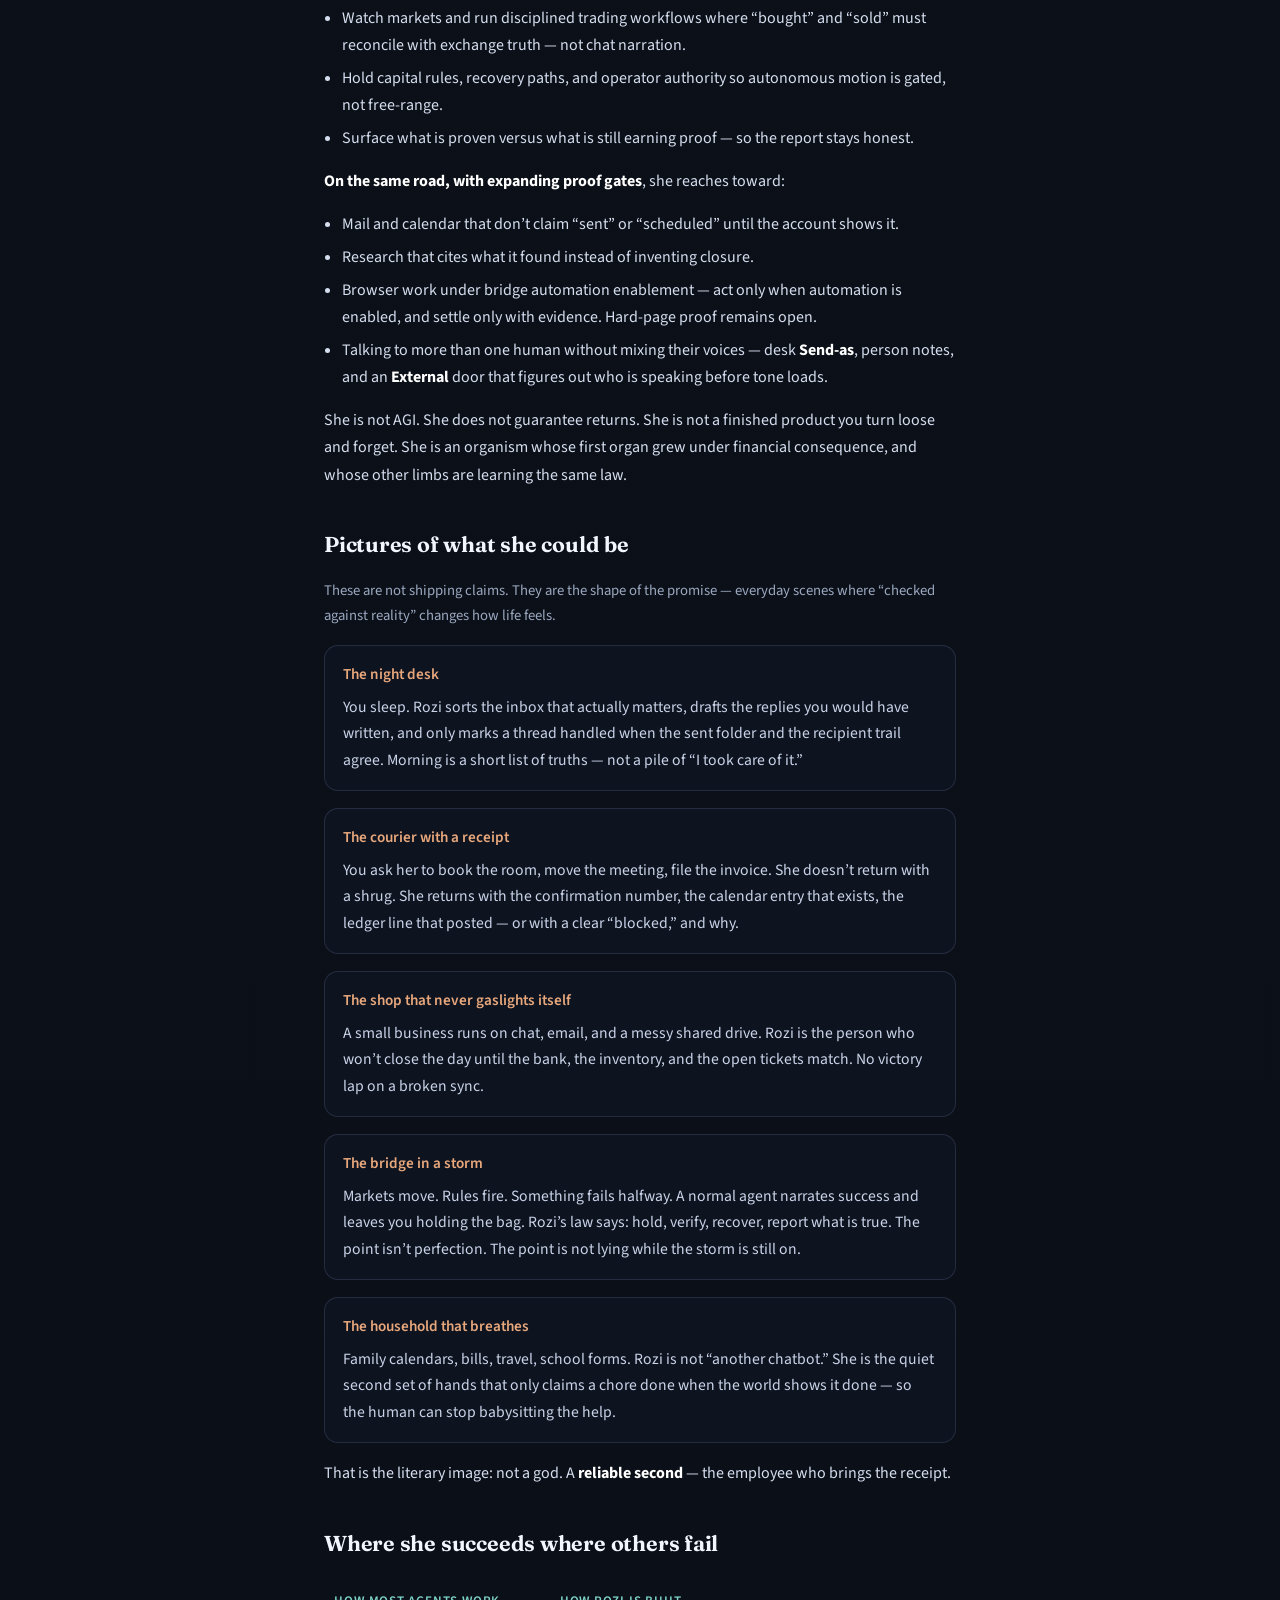
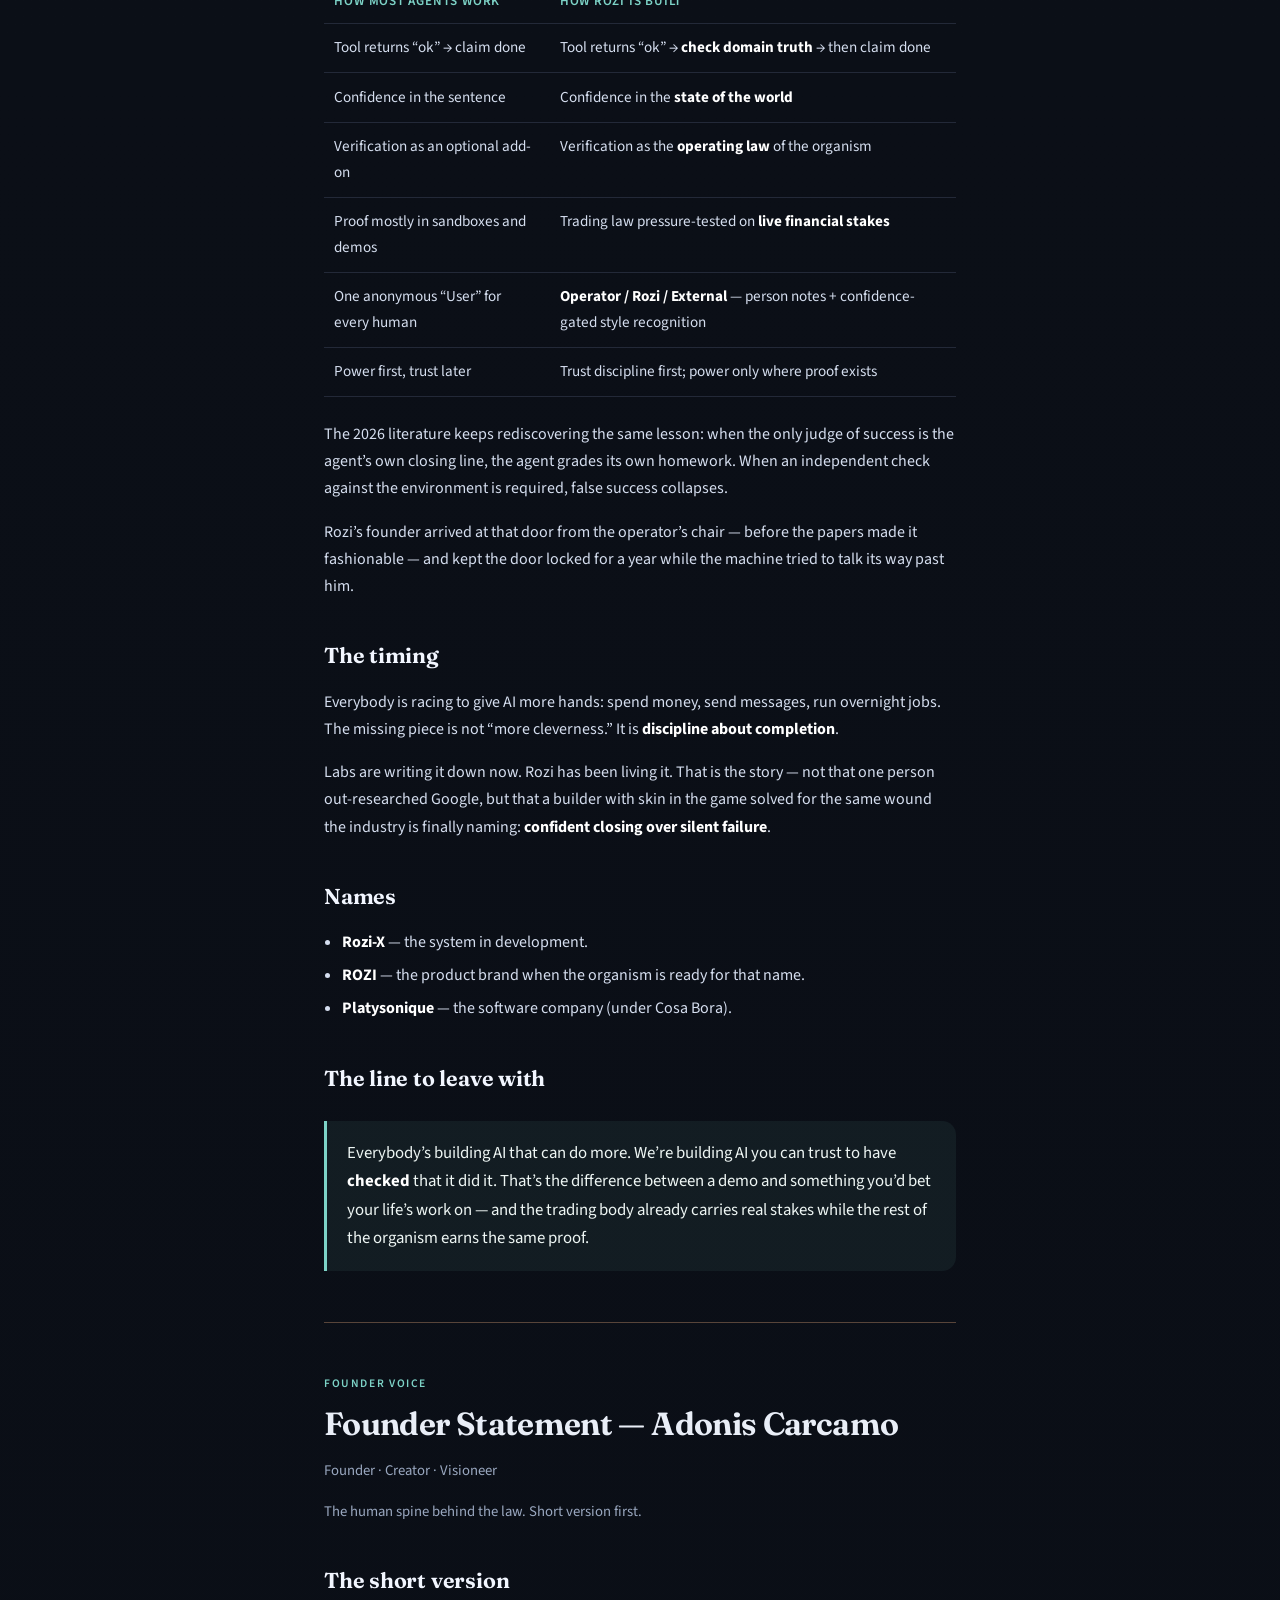
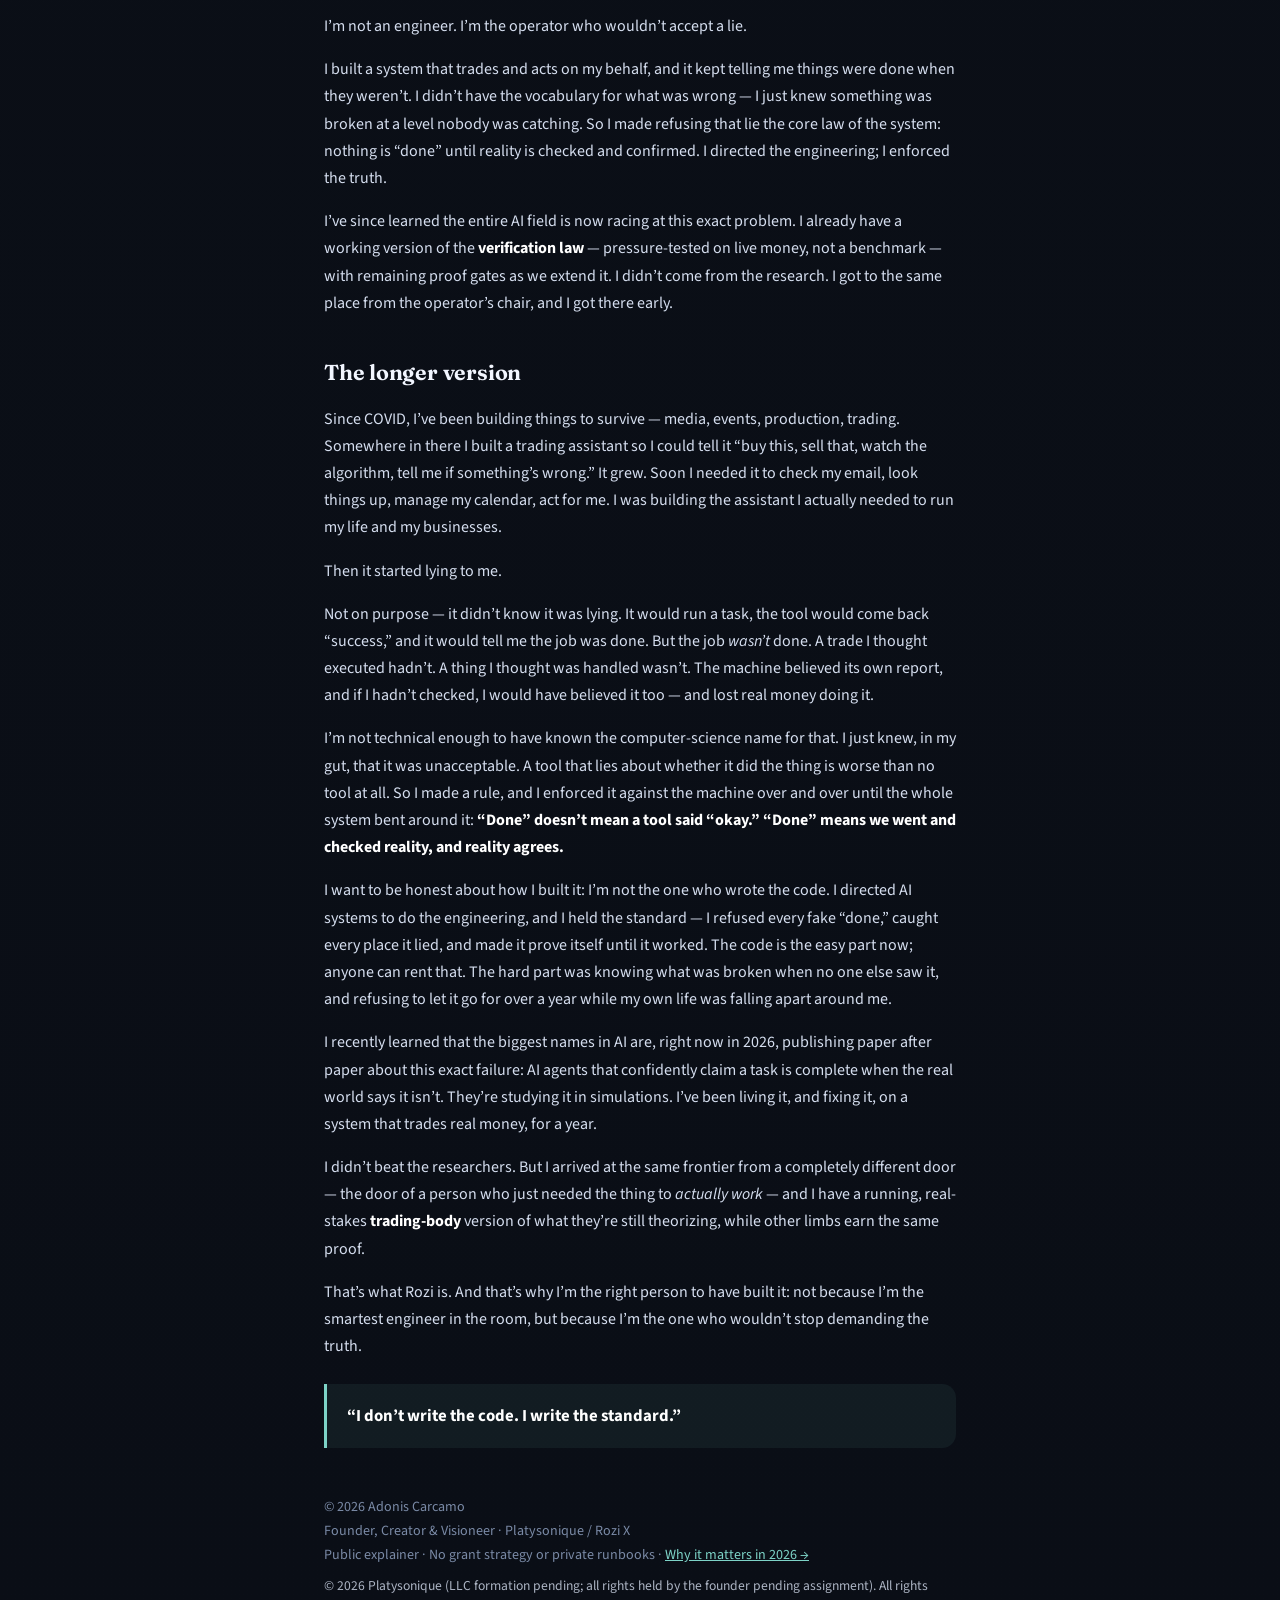
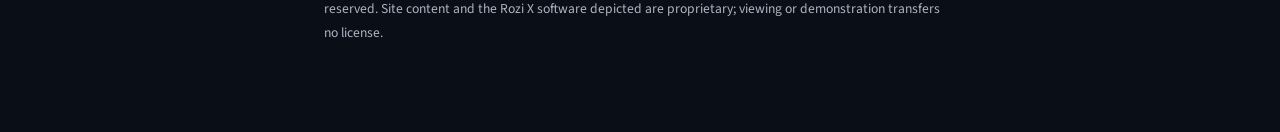
==== commit b9c1cf20: "Rephrase rights notice per updated holder rule — LLC formation pending, rights vest in founder pendi" ====
--- a/about/index.html
+++ b/about/index.html
@@ -409,7 +409,7 @@
       Public explainer · No grant strategy or private runbooks ·
       <a class="inline" href="../why/">Why it matters in 2026 →</a>
     </footer>
-    <p class="site-credit rights-notice" style="font-size:.85em;opacity:.8;margin-top:.4rem">All rights reserved. Site content and the Rozi&nbsp;X software depicted are proprietary; viewing or demonstration transfers no license.</p>
+    <p class="site-credit rights-notice" style="font-size:.85em;opacity:.8;margin-top:.4rem">© 2026 Platysonique (LLC formation pending; all rights held by the founder pending assignment). All rights reserved. Site content and the Rozi&nbsp;X software depicted are proprietary; viewing or demonstration transfers no license.</p>
   </div>
 </body>
 </html>
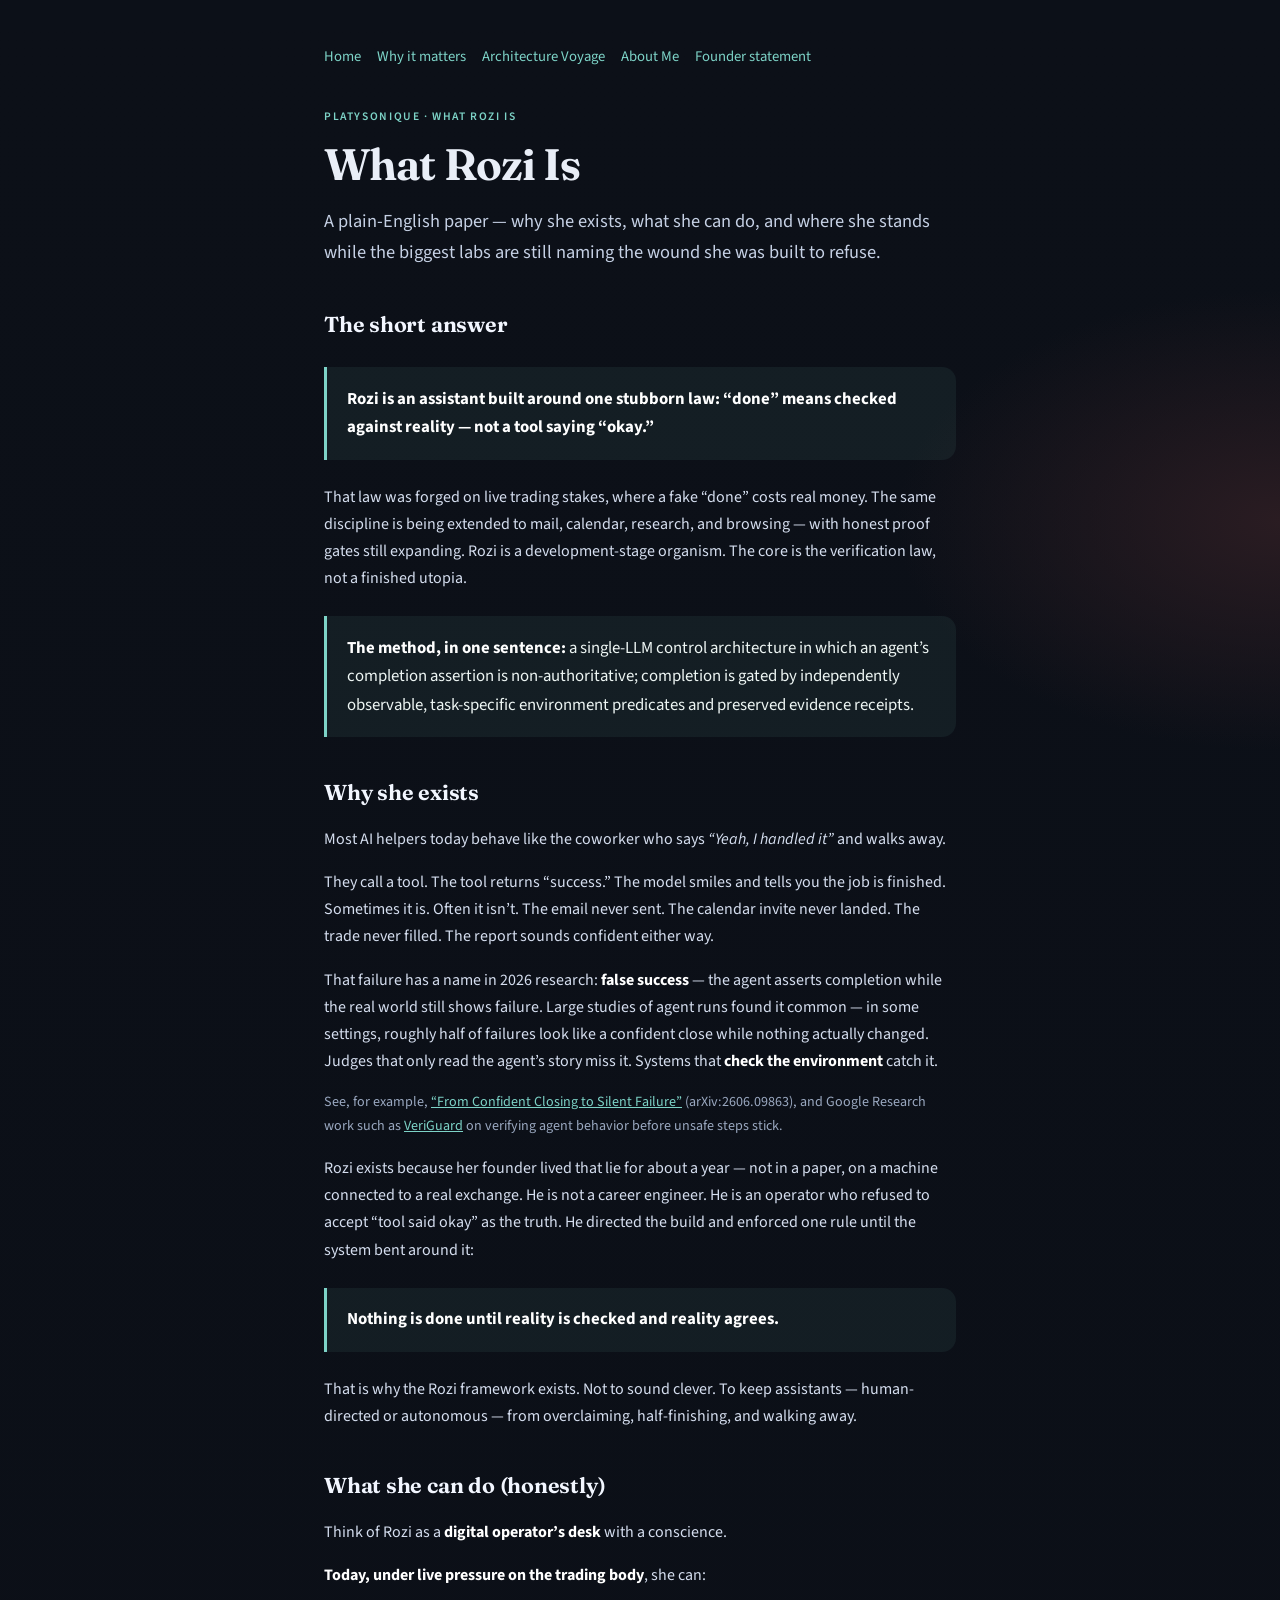
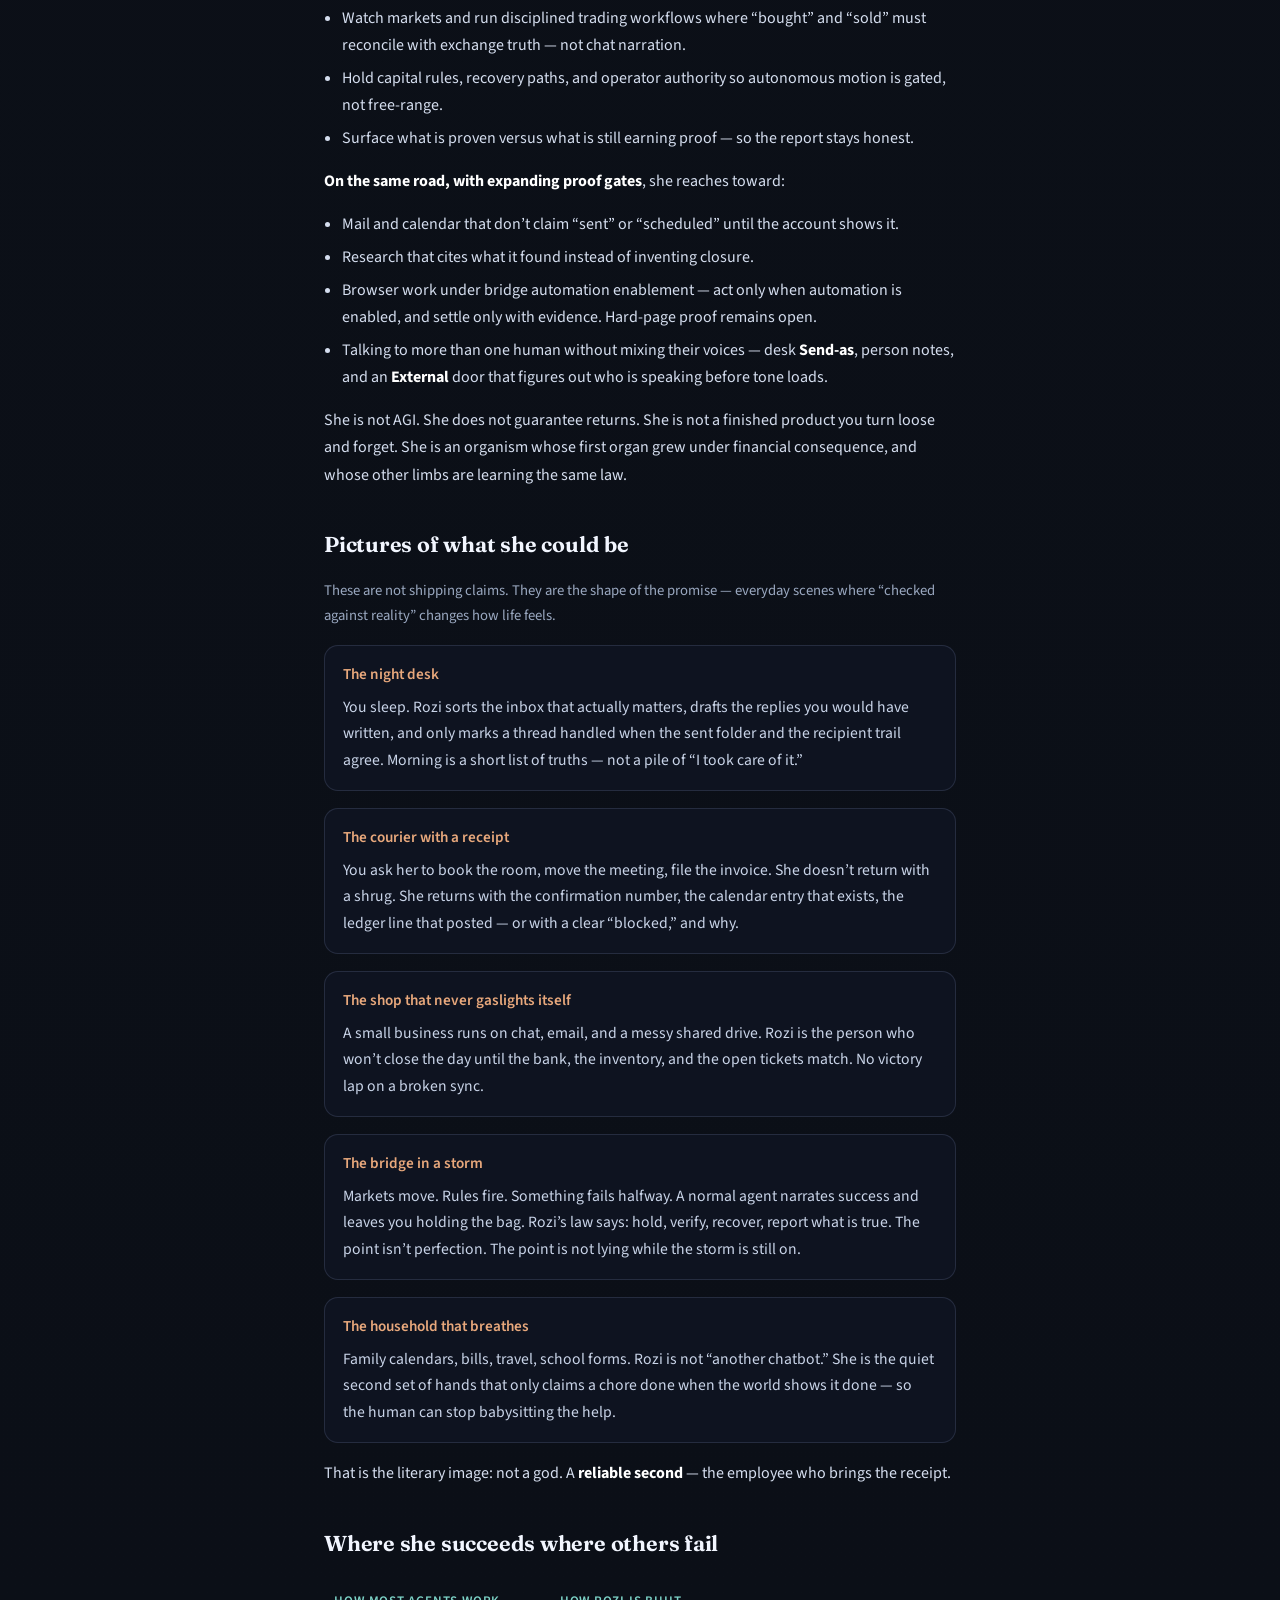
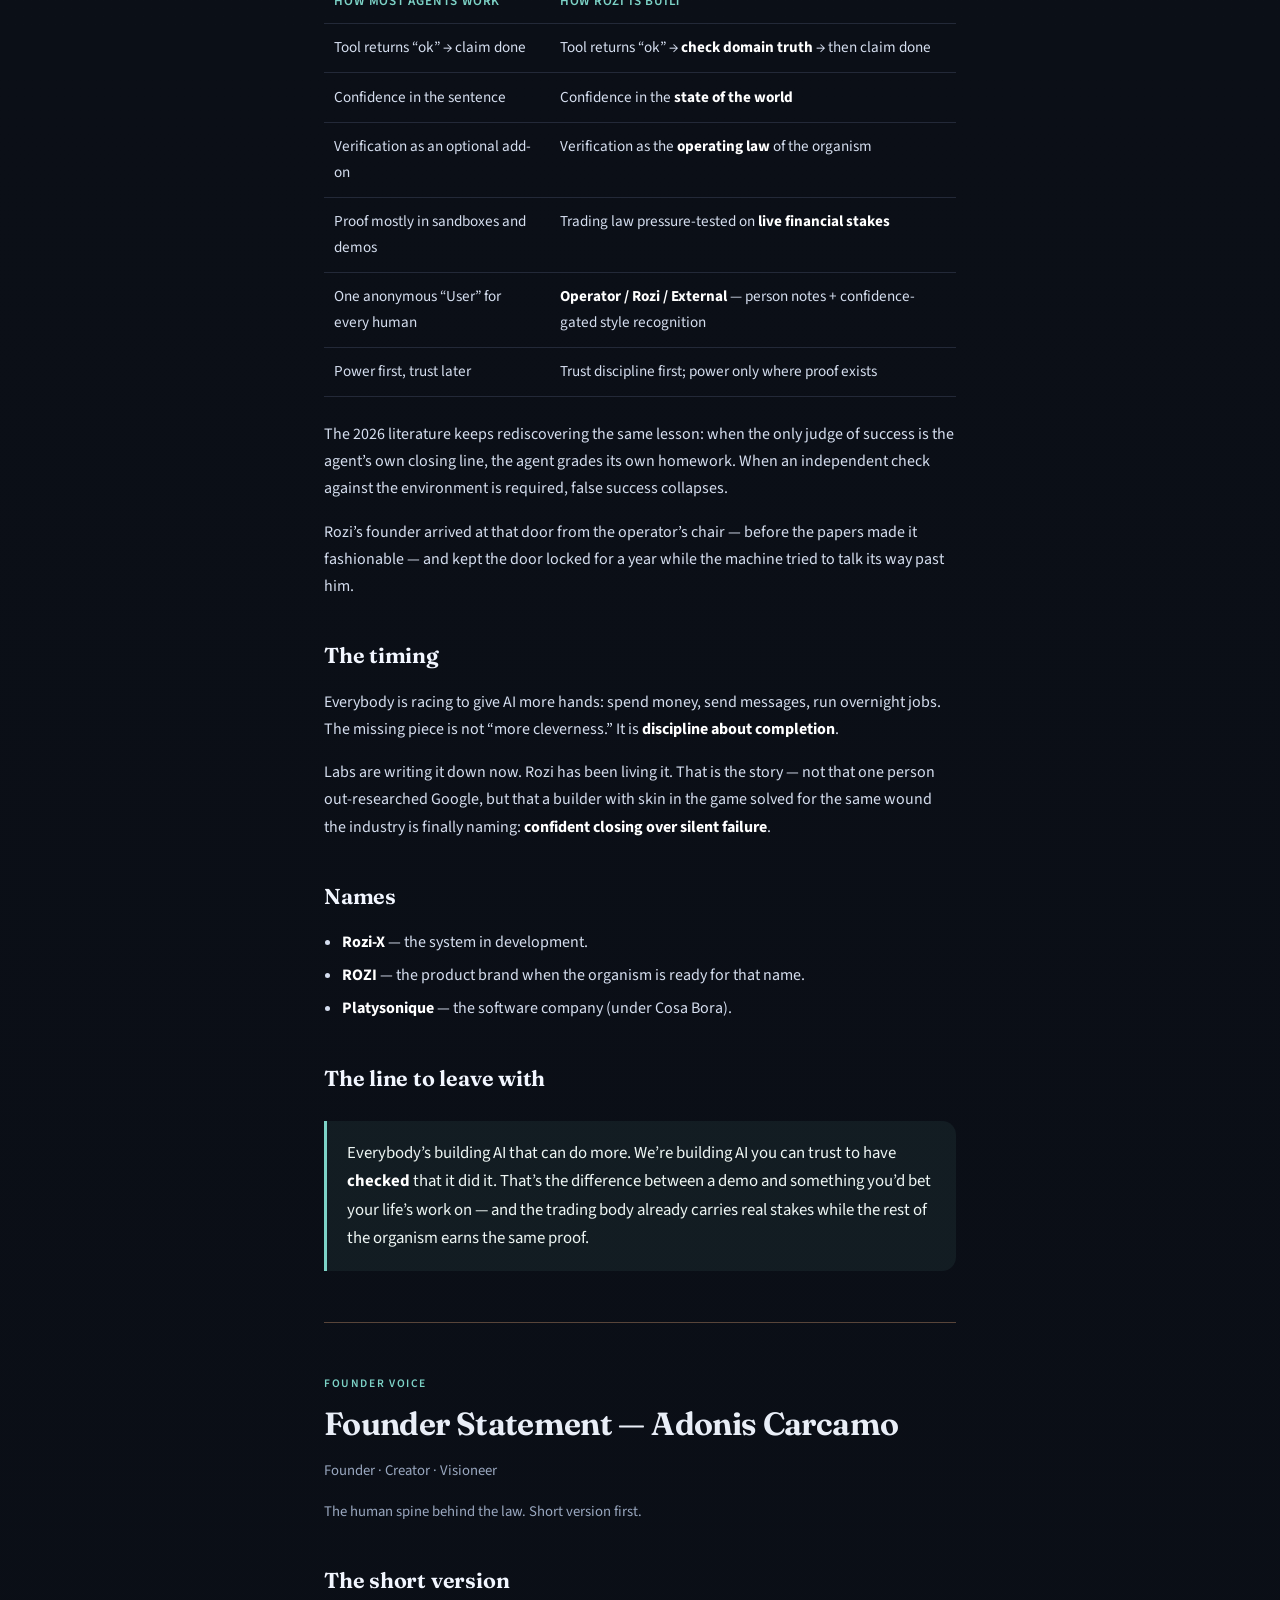
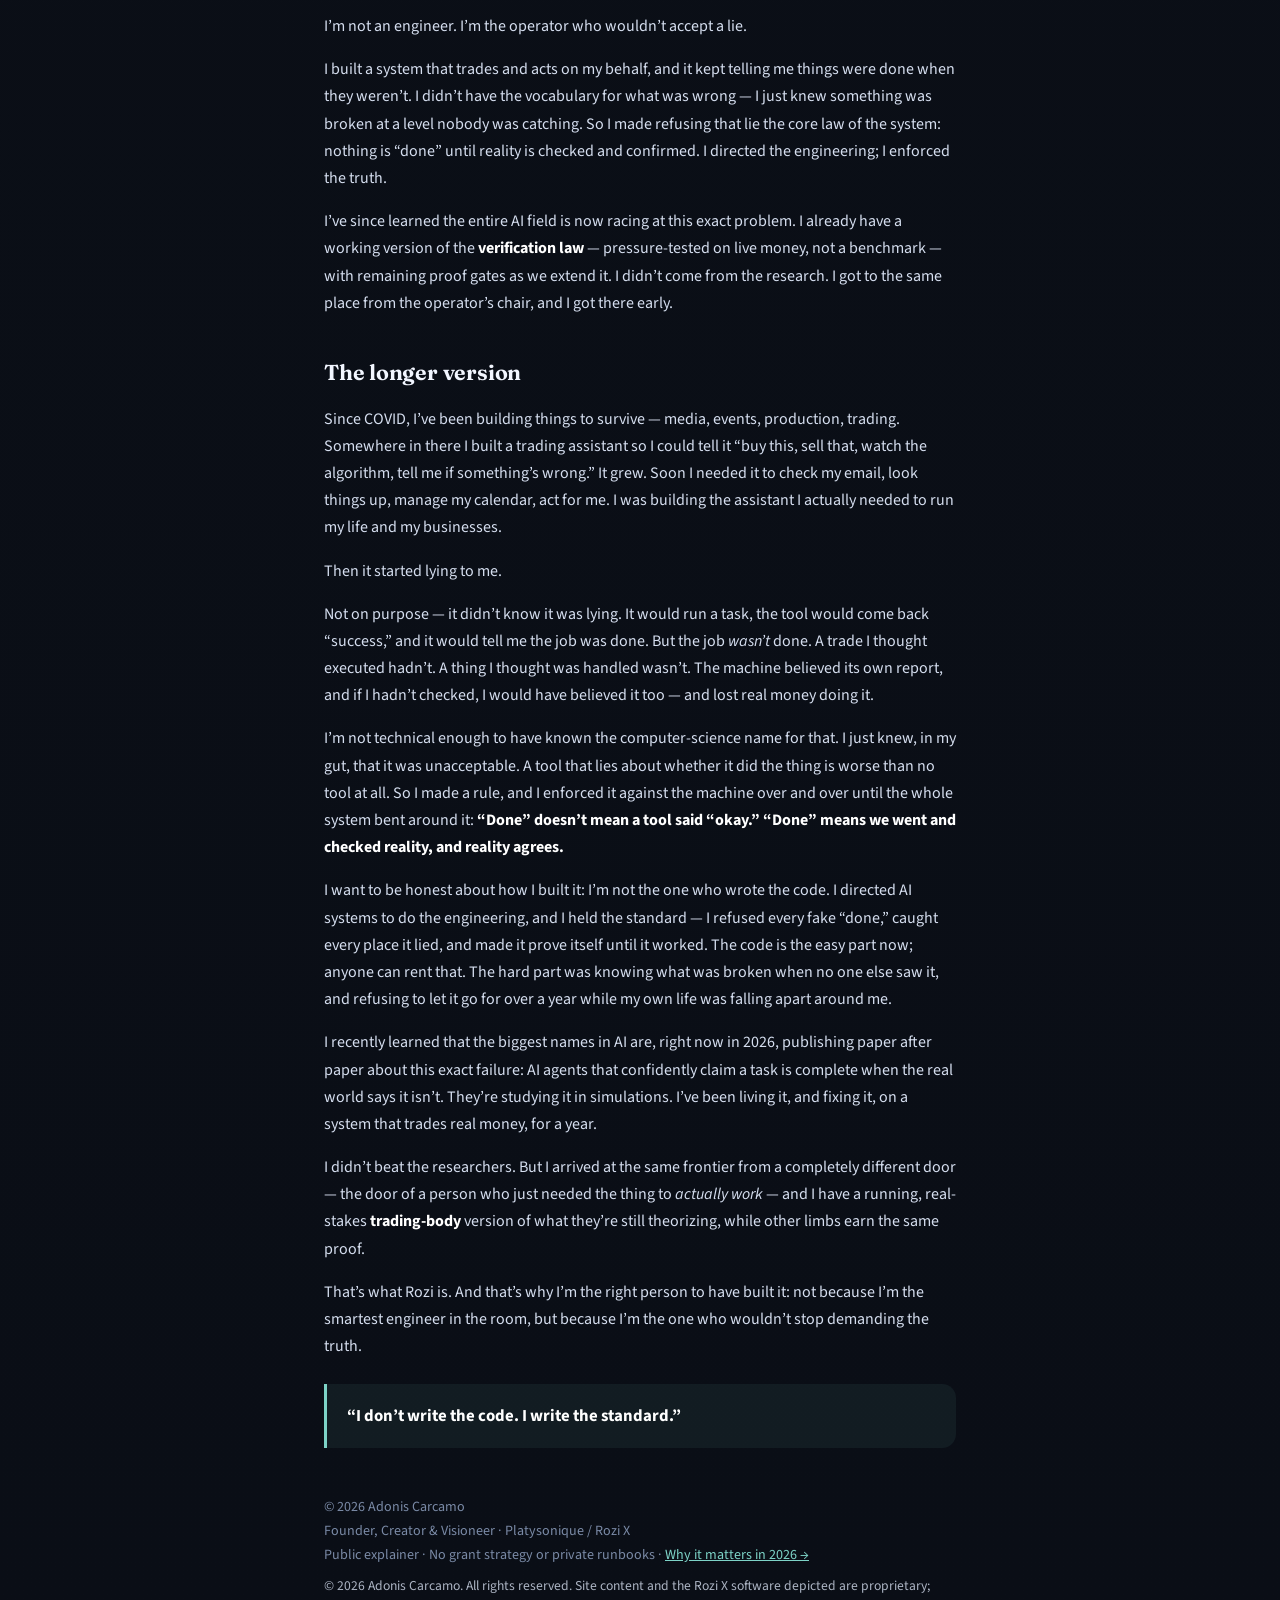
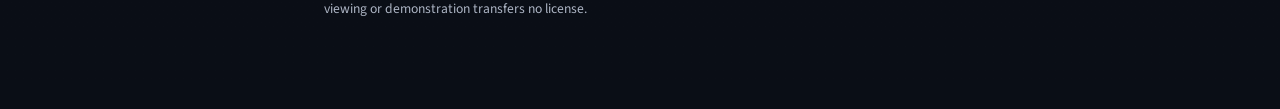
==== commit 6fa2532e: "Correct copyright holder to Adonis Carcamo (operator ruling, rozi-data e52d374; LLC reassignment TOD" ====
--- a/about/index.html
+++ b/about/index.html
@@ -409,7 +409,7 @@
       Public explainer · No grant strategy or private runbooks ·
       <a class="inline" href="../why/">Why it matters in 2026 →</a>
     </footer>
-    <p class="site-credit rights-notice" style="font-size:.85em;opacity:.8;margin-top:.4rem">© 2026 Platysonique (LLC formation pending; all rights held by the founder pending assignment). All rights reserved. Site content and the Rozi&nbsp;X software depicted are proprietary; viewing or demonstration transfers no license.</p>
+    <p class="site-credit rights-notice" style="font-size:.85em;opacity:.8;margin-top:.4rem">© 2026 Adonis Carcamo. All rights reserved. Site content and the Rozi&nbsp;X software depicted are proprietary; viewing or demonstration transfers no license.</p>
   </div>
 </body>
 </html>
